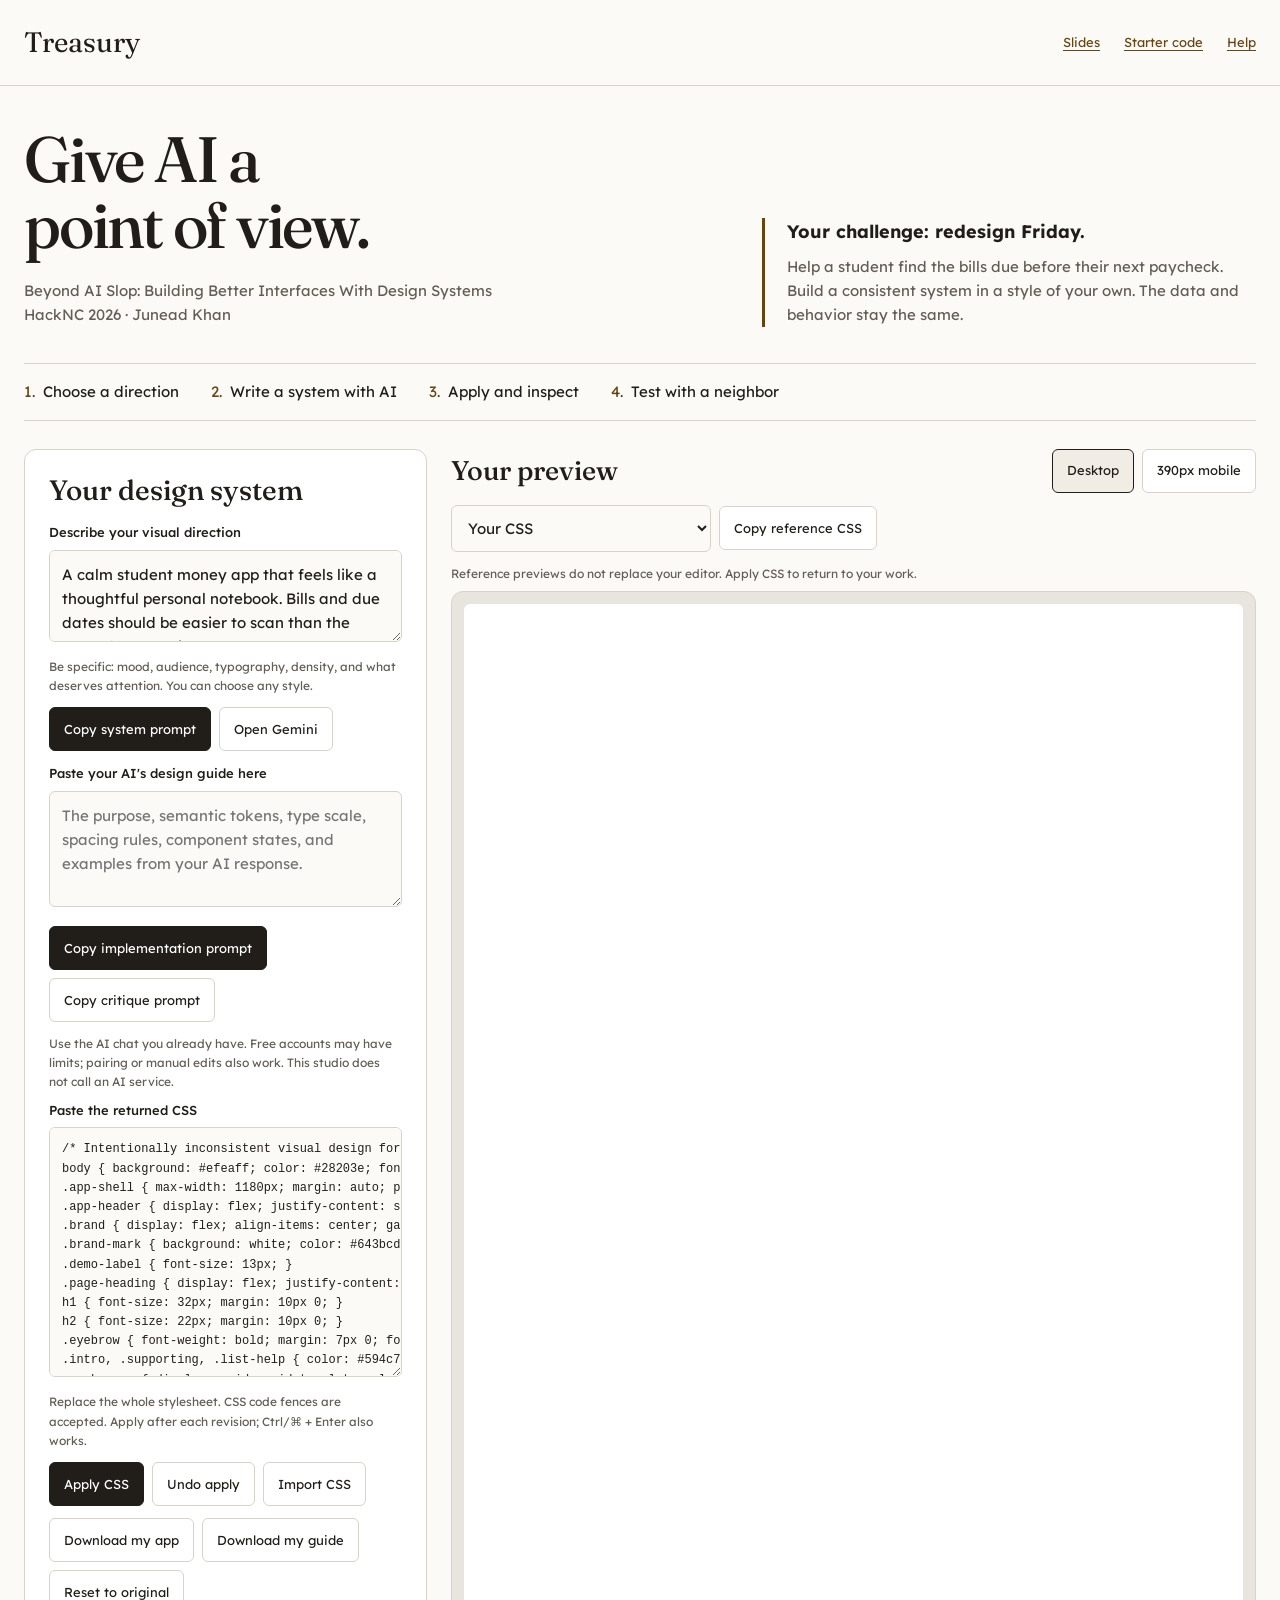
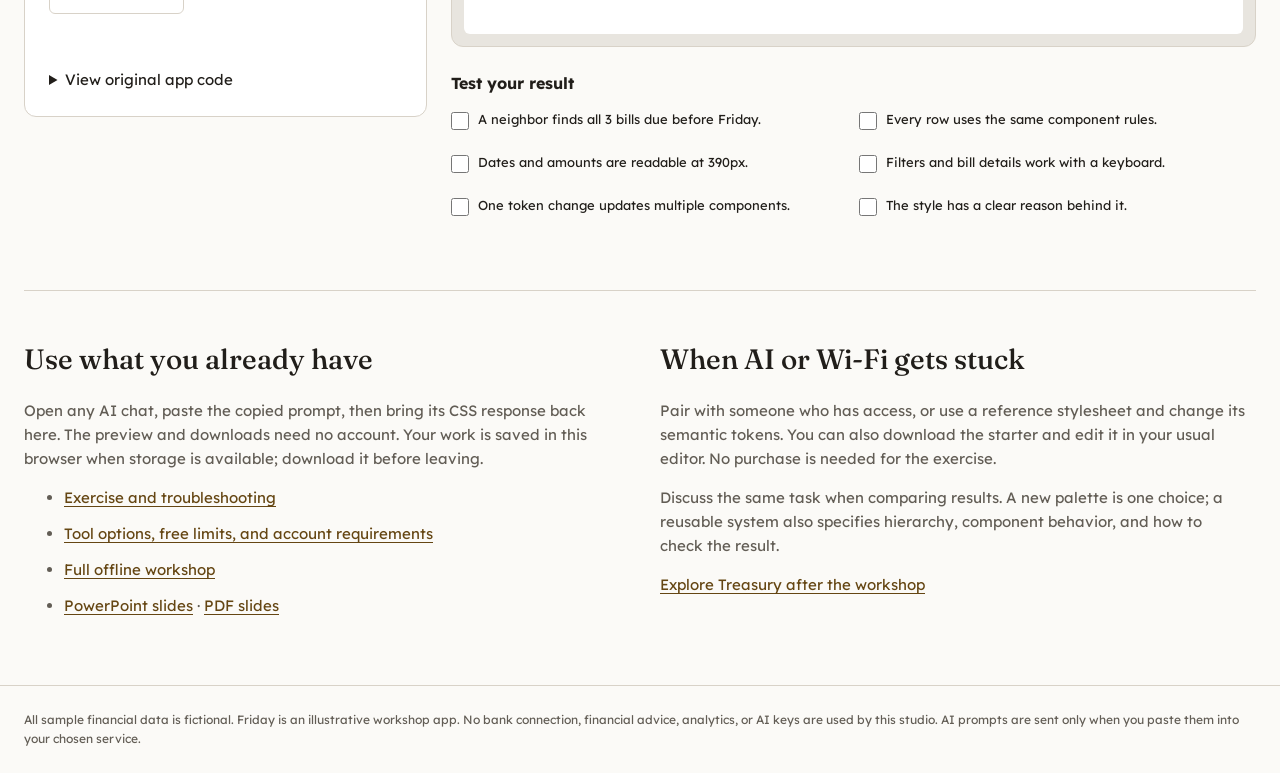
==== index.html @ 06e214ff "Build Beyond AI Slop HackNC workshop" ====
<!doctype html>
<html lang="en"><head><meta charset="utf-8"><meta name="viewport" content="width=device-width,initial-scale=1"><title>Beyond AI Slop · Workshop studio</title>
<style>
@font-face{font-family:Fraunces;src:url(fonts/Fraunces-Variable.ttf)}@font-face{font-family:Lexend;src:url(fonts/Lexend-Variable.ttf)}
:root{--page:#fbfaf7;--surface:#fff;--text:#211e1a;--muted:#625d55;--border:#d8d2c8;--accent:#654613;--focus:#176fb3;--soft:#f1ede5}*{box-sizing:border-box}body{margin:0;background:var(--page);color:var(--text);font:15px/1.6 Lexend,system-ui,sans-serif}button,input,select,textarea{font:inherit}button,a{touch-action:manipulation}button{cursor:pointer}a{color:var(--accent);text-underline-offset:3px}button:focus-visible,a:focus-visible,textarea:focus-visible,input:focus-visible,select:focus-visible{outline:3px solid var(--focus);outline-offset:3px}header{padding:20px max(24px,calc((100vw - 1440px)/2));display:flex;justify-content:space-between;align-items:center;border-bottom:1px solid var(--border);gap:16px}.wordmark{font-family:Fraunces,Georgia,serif;font-size:28px;color:var(--text);text-decoration:none}.header-links{display:flex;gap:24px;font-size:13px}main{max-width:1440px;margin:auto;padding:40px 24px 24px}.hero{display:grid;grid-template-columns:1.35fr 1fr;gap:70px;align-items:end;padding-bottom:36px}.hero h1{font:500 clamp(38px,5vw,64px)/1.04 Fraunces,Georgia,serif;letter-spacing:-.035em;margin:0 0 20px}.hero p{max-width:65ch;margin:0;color:var(--muted)}.hero .task{border-left:3px solid var(--accent);padding-left:22px}.task strong{display:block;color:var(--text);font-size:18px;margin-bottom:8px}.steps{display:flex;flex-wrap:wrap;gap:12px 32px;margin:0 0 28px;padding:16px 0;border-top:1px solid var(--border);border-bottom:1px solid var(--border);list-style:none}.steps li{display:flex;gap:8px}.steps span{color:var(--accent)}.studio{display:grid;grid-template-columns:minmax(340px,.8fr) minmax(0,1.6fr);gap:24px;align-items:start}.controls{border:1px solid var(--border);background:var(--surface);padding:24px;border-radius:12px}.controls h2{font:500 28px/1.15 Fraunces,Georgia,serif;margin:0 0 16px}.controls h3{font-size:16px;margin:24px 0 10px}label{display:block;font-size:13px;font-weight:500;margin-bottom:7px}textarea,input,select{width:100%;background:var(--page);color:var(--text);border:1px solid var(--border);border-radius:6px;padding:12px}textarea{resize:vertical}#direction{min-height:92px}#guide{min-height:116px}#css{font:12px/1.6 ui-monospace,Consolas,monospace;min-height:250px;white-space:pre}button,.link-button{min-height:44px;border:1px solid var(--border);border-radius:6px;padding:9px 14px;background:var(--surface);color:var(--text);text-decoration:none;display:inline-flex;align-items:center;justify-content:center;font-size:13px}.primary{background:var(--text);color:white;border-color:var(--text)}.actions{display:flex;gap:8px;flex-wrap:wrap;margin:12px 0}.help{font-size:12px;color:var(--muted);margin:8px 0}.status{font-size:13px;min-height:42px;color:var(--accent);padding:8px 0;margin:0}.preview-tools{display:flex;justify-content:space-between;align-items:center;gap:16px;flex-wrap:wrap;margin-bottom:12px}.preview-tools h2{font:500 27px Fraunces,Georgia,serif;margin:0}.view-actions{display:flex;gap:8px}.view-actions [aria-pressed=true]{background:var(--soft);border-color:var(--text)}.reference-controls{display:flex;align-items:center;gap:8px;margin-bottom:12px}.reference-controls select{max-width:260px;min-height:44px}.preview-stage{background:#e8e5df;border:1px solid var(--border);border-radius:12px;padding:12px;overflow:auto;display:flex;justify-content:center;min-width:0}iframe{display:block;border:0;width:100%;height:1030px;background:white;border-radius:6px;flex-shrink:0}iframe.mobile{width:390px;max-width:none}.review{padding:24px 0}.review h3{font-size:16px;margin:0 0 12px}.checks{display:grid;grid-template-columns:1fr 1fr;gap:12px}.checks label{display:flex;align-items:start;gap:9px;font-weight:400}.checks input{width:18px;height:18px;flex-shrink:0;margin:3px 0}.resources{border-top:1px solid var(--border);margin-top:40px;padding:28px 0;display:grid;grid-template-columns:1fr 1fr;gap:40px}.resources h2{font:500 28px Fraunces,Georgia,serif}.resources p,.resources li{color:var(--muted);max-width:65ch}.resources li{margin-bottom:12px}footer{padding:24px;border-top:1px solid var(--border);font-size:12px;color:var(--muted);max-width:1440px;margin:auto}.small{font-size:12px}.code-disclosure{max-height:270px;overflow:auto;white-space:pre-wrap;font:12px/1.6 ui-monospace,monospace;background:var(--soft);padding:16px}.prompt-fallback{margin-top:12px}.prompt-fallback textarea{min-height:160px}.visually-hidden{position:absolute;width:1px;height:1px;overflow:hidden;clip-path:inset(50%)}dialog{max-width:480px;width:calc(100% - 32px);border:1px solid var(--border);border-radius:12px;padding:24px;color:var(--text);background:var(--page)}dialog::backdrop{background:#211e1a77}[hidden]{display:none!important}@media(max-width:980px){.studio{grid-template-columns:1fr}.hero{gap:24px}.controls{max-width:none}.preview-stage{justify-content:start}}@media(max-width:600px){header{padding:16px}.header-links{gap:12px}.hero{grid-template-columns:1fr}.hero h1{font-size:42px}main{padding:28px 16px}.steps{gap:12px;font-size:12px}.controls{padding:18px}.checks,.resources{grid-template-columns:1fr}.preview-stage{padding:6px}iframe.mobile{width:390px}.preview-tools{align-items:start}.reference-controls{flex-wrap:wrap}}@media(prefers-reduced-motion:reduce){*{scroll-behavior:auto!important}}
</style></head><body>
<header><a class="wordmark" href="https://treasury.sh" target="_blank" rel="noopener">Treasury</a><nav class="header-links" aria-label="Workshop resources"><a href="slides.html">Slides</a><a href="downloads/starter.zip" download>Starter code</a><a href="#resources">Help</a></nav></header>
<main><section class="hero"><div><h1>Give AI a<br>point of view.</h1><p>Beyond AI Slop: Building Better Interfaces With Design Systems<br>HackNC 2026 · Junead Khan</p></div><div class="task"><strong>Your challenge: redesign Friday.</strong><p>Help a student find the bills due before their next paycheck. Build a consistent system in a style of your own. The data and behavior stay the same.</p></div></section>
<ol class="steps"><li><span>1.</span>Choose a direction</li><li><span>2.</span>Write a system with AI</li><li><span>3.</span>Apply and inspect</li><li><span>4.</span>Test with a neighbor</li></ol>
<section class="studio" aria-label="Design workshop"><div class="controls"><h2>Your design system</h2>
<label for="direction">Describe your visual direction</label><textarea id="direction">A calm student money app that feels like a thoughtful personal notebook. Bills and due dates should be easier to scan than the secondary metrics.</textarea><p class="help">Be specific: mood, audience, typography, density, and what deserves attention. You can choose any style.</p>
<div class="actions"><button id="copy-plan" class="primary">Copy system prompt</button><a class="link-button" href="https://gemini.google.com/" target="_blank" rel="noopener">Open Gemini</a></div>
<label for="guide">Paste your AI's design guide here</label><textarea id="guide" placeholder="The purpose, semantic tokens, type scale, spacing rules, component states, and examples from your AI response."></textarea>
<div class="actions"><button id="copy-build" class="primary">Copy implementation prompt</button><button id="copy-revise">Copy critique prompt</button></div>
<p class="help">Use the AI chat you already have. Free accounts may have limits; pairing or manual edits also work. This studio does not call an AI service.</p>
<label for="css">Paste the returned CSS</label><textarea id="css" spellcheck="false" aria-describedby="css-help"></textarea><p class="help" id="css-help">Replace the whole stylesheet. CSS code fences are accepted. Apply after each revision; Ctrl/⌘ + Enter also works.</p>
<div class="actions"><button id="apply" class="primary">Apply CSS</button><button id="undo">Undo apply</button><button id="import-css">Import CSS</button><input type="file" id="css-file" accept=".css,text/css,.txt" hidden></div>
<div class="actions"><button id="export">Download my app</button><button id="export-guide">Download my guide</button><button id="reset">Reset to original</button></div>
<p class="status" id="status" role="status" aria-live="polite"></p>
<details><summary>View original app code</summary><pre id="original-code" class="code-disclosure"></pre><div class="actions"><button id="copy-source">Copy original source</button><a class="link-button" href="starter.html" download>Download original HTML</a></div></details>
<details id="prompt-fallback" class="prompt-fallback" hidden><summary>Prompt ready to select and copy</summary><textarea id="prompt-text" readonly aria-label="Prompt to copy manually"></textarea></details>
</div><div class="preview-column"><div class="preview-tools"><h2 id="preview-heading">Your preview</h2><div class="view-actions" role="group" aria-label="Preview width"><button id="desktop" aria-pressed="true">Desktop</button><button id="mobile" aria-pressed="false">390px mobile</button></div></div>
<div class="reference-controls"><label class="visually-hidden" for="reference">Reference preview</label><select id="reference"><option value="work">Your CSS</option><option value="baseline">Original</option><option value="ledger">Ledger · quiet reading</option><option value="signal">Signal · technical clarity</option><option value="aero">Aero · optimistic gloss</option></select><button id="copy-reference">Copy reference CSS</button></div><p class="help" id="reference-help">Reference previews do not replace your editor. Apply CSS to return to your work.</p>
<div class="preview-stage"><iframe id="preview" title="Friday sample app preview" sandbox="allow-scripts"></iframe></div>
<section class="review"><h3>Test your result</h3><div class="checks"><label><input type="checkbox">A neighbor finds all 3 bills due before Friday.</label><label><input type="checkbox">Every row uses the same component rules.</label><label><input type="checkbox">Dates and amounts are readable at 390px.</label><label><input type="checkbox">Filters and bill details work with a keyboard.</label><label><input type="checkbox">One token change updates multiple components.</label><label><input type="checkbox">The style has a clear reason behind it.</label></div></section>
</div></section>
<section class="resources" id="resources"><div><h2>Use what you already have</h2><p>Open any AI chat, paste the copied prompt, then bring its CSS response back here. The preview and downloads need no account. Your work is saved in this browser when storage is available; download it before leaving.</p><ul><li><a href="student-guide.html">Exercise and troubleshooting</a></li><li><a href="tools.html">Tool options, free limits, and account requirements</a></li><li><a href="downloads/offline-workshop.zip" download>Full offline workshop</a></li><li><a href="downloads/workshop-slides.pptx" download>PowerPoint slides</a> · <a href="downloads/workshop-slides.pdf" download>PDF slides</a></li></ul></div><div><h2>When AI or Wi-Fi gets stuck</h2><p>Pair with someone who has access, or use a reference stylesheet and change its semantic tokens. You can also download the starter and edit it in your usual editor. No purchase is needed for the exercise.</p><p>Discuss the same task when comparing results. A new palette is one choice; a reusable system also specifies hierarchy, component behavior, and how to check the result.</p><p><a href="https://treasury.sh" target="_blank" rel="noopener">Explore Treasury after the workshop</a></p></div></section>
</main><footer>All sample financial data is fictional. Friday is an illustrative workshop app. No bank connection, financial advice, analytics, or AI keys are used by this studio. AI prompts are sent only when you paste them into your chosen service.</footer>
<dialog id="reset-dialog" aria-labelledby="reset-title"><h2 id="reset-title">Reset your workshop?</h2><p>This replaces your CSS, direction, and guide with the original starting point. Download your work first if you want to keep it.</p><div class="actions"><button id="cancel-reset">Cancel</button><button id="confirm-reset" class="primary">Reset workshop</button></div></dialog>
<script>const BUNDLE = {"body":"\u003ca class=\"skip-link\" href=\"#main\">Skip to dashboard\u003c/a>\n\u003cdiv class=\"app-shell\">\n  \u003cheader class=\"app-header\">\n    \u003cdiv class=\"brand\">\u003cspan class=\"brand-mark\" aria-hidden=\"true\">f\u003c/span>\u003cspan>Friday\u003c/span>\u003c/div>\n    \u003cspan class=\"demo-label\">Fictional student money app\u003c/span>\n  \u003c/header>\n  \u003cmain id=\"main\" tabindex=\"-1\">\n    \u003cdiv class=\"page-heading\">\u003cdiv>\u003cp class=\"eyebrow\">Saturday, October 10\u003c/p>\u003ch1>Your money, this week\u003c/h1>\u003cp class=\"intro\">Next paycheck: Friday, October 16.\u003c/p>\u003c/div>\u003cbutton class=\"button button-primary\" id=\"jump-bills\">Review upcoming bills\u003c/button>\u003c/div>\n    \u003cdiv class=\"workspace\">\n      \u003csection class=\"panel bill-section\" aria-labelledby=\"bills-title\">\n        \u003cdiv class=\"section-heading\">\u003cdiv>\u003cp class=\"eyebrow\">Before your next paycheck\u003c/p>\u003ch2 id=\"bills-title\">Upcoming bills\u003c/h2>\u003c/div>\u003cdiv class=\"due-summary\">\u003cstrong>$139.00\u003c/strong>\u003cspan>3 bills before Friday\u003c/span>\u003c/div>\u003c/div>\n        \u003cdiv class=\"filter-group\" role=\"group\" aria-label=\"Filter bills\">\u003cbutton class=\"button button-secondary\" data-filter=\"all\" aria-pressed=\"true\">All bills\u003c/button>\u003cbutton class=\"button button-secondary\" data-filter=\"before\" aria-pressed=\"false\">Before payday\u003c/button>\u003cbutton class=\"button button-secondary\" data-filter=\"after\" aria-pressed=\"false\">After payday\u003c/button>\u003c/div>\n        \u003cp class=\"list-help\">Select a bill to view its details.\u003c/p>\n        \u003cdiv class=\"bill-list\" id=\"bill-list\">\u003c/div>\n        \u003cp id=\"filter-status\" class=\"filter-status\" role=\"status\">\u003c/p>\n      \u003c/section>\n      \u003csection class=\"panel balance-section\" aria-labelledby=\"balance-title\">\u003cp class=\"eyebrow\" id=\"balance-title\">Checking balance\u003c/p>\u003cp class=\"metric\">$1,284.00\u003c/p>\u003cp class=\"supporting\">Snapshot on October 10. A balance does not account for future bills.\u003c/p>\u003c/section>\n      \u003csection class=\"panel spending-section\" aria-labelledby=\"spending-title\">\u003cp class=\"eyebrow\" id=\"spending-title\">Spending last month\u003c/p>\u003cp class=\"metric\">$987.00\u003c/p>\u003cp class=\"supporting\">Four weekly totals in September\u003c/p>\u003cdiv class=\"bar-chart\" aria-label=\"Week 1: $270; week 2: $244; week 3: $298; week 4: $175\">\u003cdiv>\u003cspan style=\"height:90%\">\u003c/span>\u003csmall>W1\u003c/small>\u003c/div>\u003cdiv>\u003cspan style=\"height:81%\">\u003c/span>\u003csmall>W2\u003c/small>\u003c/div>\u003cdiv>\u003cspan style=\"height:100%\">\u003c/span>\u003csmall>W3\u003c/small>\u003c/div>\u003cdiv>\u003cspan style=\"height:58%\">\u003c/span>\u003csmall>W4\u003c/small>\u003c/div>\u003c/div>\u003c/section>\n      \u003csection class=\"panel note-section\" aria-labelledby=\"note-title\">\u003cp class=\"eyebrow\">One thing to remember\u003c/p>\u003ch2 id=\"note-title\">Dates matter\u003c/h2>\u003cp>Three bills are due before your next paycheck. Review their dates and amounts above.\u003c/p>\u003cp class=\"supporting\">This exercise uses made-up data. It is not connected to a bank.\u003c/p>\u003c/section>\n    \u003c/div>\n  \u003c/main>\n  \u003cfooter class=\"app-footer\">Friday is a workshop sample, not the Treasury product. All amounts and dates are fictional.\u003c/footer>\n\u003c/div>\n\u003cdialog id=\"bill-dialog\" aria-labelledby=\"dialog-title\">\u003cform method=\"dialog\">\u003cdiv class=\"dialog-header\">\u003ch2 id=\"dialog-title\">Bill details\u003c/h2>\u003cbutton class=\"button button-secondary\" aria-label=\"Close bill details\">Close\u003c/button>\u003c/div>\u003cdl id=\"bill-details\">\u003c/dl>\u003cp class=\"supporting\">Demo only. No payment will be made.\u003c/p>\u003c/form>\u003c/dialog>\n","base":"/* Structural and accessibility floor, shared by every style. */\n* { box-sizing: border-box; }\nbody { margin: 0; }\nbutton { font: inherit; cursor: pointer; }\nbutton, a { touch-action: manipulation; }\n[hidden] { display: none !important; }\n:focus-visible { outline: 3px solid var(--focus, #1656a3); outline-offset: 4px; }\n.skip-link { position: absolute; top: 8px; left: 8px; transform: translateY(-200%); z-index: 10; background: white; color: #111; padding: 12px; }\n.skip-link:focus { transform: none; }\n.bill-row { width: 100%; text-align: left; }\n.bill-name small, .bill-date small { display: block; }\n.bill-amount { font-variant-numeric: tabular-nums; white-space: nowrap; }\n.metric, .due-summary strong { font-variant-numeric: tabular-nums; }\n.bar-chart { display: flex; align-items: end; height: 110px; gap: 16px; margin-top: 24px; }\n.bar-chart div { height: 100%; flex: 1; display: flex; flex-direction: column; justify-content: end; align-items: center; gap: 6px; }\n.bar-chart span { display: block; width: 100%; min-height: 8px; }\n.bar-chart small { font-size: 12px; }\ndialog { max-width: min(480px, calc(100vw - 32px)); width: 100%; max-height: calc(100dvh - 32px); overflow: auto; }\ndialog::backdrop { background: #18232a99; }\n.dialog-header { display: flex; justify-content: space-between; align-items: center; gap: 16px; }\ndl { display: grid; grid-template-columns: 1fr 1fr; gap: 16px; }\ndd { margin: 0; text-align: right; }\n@media (prefers-reduced-motion: reduce) { *, *::before, *::after { animation: none !important; transition: none !important; scroll-behavior: auto !important; } }\n","appJS":"// Fixed fictional fixtures. The workshop changes design, not these facts.\nconst bills = Object.freeze([\n  { name: 'Phone plan', amount: 62, date: '2026-10-11', label: 'Sun, Oct 11', category: 'Utilities' },\n  { name: 'Gym membership', amount: 29, date: '2026-10-13', label: 'Tue, Oct 13', category: 'Membership' },\n  { name: 'Electricity', amount: 48, date: '2026-10-15', label: 'Thu, Oct 15', category: 'Utilities' },\n  { name: 'Rent', amount: 720, date: '2026-11-01', label: 'Sun, Nov 1', category: 'Housing' }\n]);\nconst money = new Intl.NumberFormat('en-US', { style: 'currency', currency: 'USD' });\nconst payday = '2026-10-16';\nconst list = document.querySelector('#bill-list');\nconst dialog = document.querySelector('#bill-dialog');\nfunction renderBills(filter = 'all') {\n  const shown = bills.filter(bill => filter === 'all' || (filter === 'before' ? bill.date \u003c payday : bill.date >= payday));\n  list.replaceChildren();\n  shown.forEach(bill => {\n    const row = document.createElement('button');\n    row.type = 'button';\n    row.className = 'bill-row';\n    row.setAttribute('aria-label', `${bill.name}, ${money.format(bill.amount)}, due ${bill.label}. View details`);\n    row.innerHTML = `\u003cspan class=\"bill-icon\" aria-hidden=\"true\">${bill.name.slice(0, 1)}\u003c/span>\u003cspan class=\"bill-name\">${bill.name}\u003csmall>${bill.category}\u003c/small>\u003c/span>\u003cspan class=\"bill-date\">${bill.label}\u003csmall>${bill.date \u003c payday ? 'Before payday' : 'After payday'}\u003c/small>\u003c/span>\u003cstrong class=\"bill-amount\">${money.format(bill.amount)}\u003c/strong>\u003cspan class=\"bill-arrow\" aria-hidden=\"true\">›\u003c/span>`;\n    row.addEventListener('click', () => {\n      document.querySelector('#dialog-title').textContent = bill.name;\n      document.querySelector('#bill-details').innerHTML = `\u003cdt>Amount\u003c/dt>\u003cdd>${money.format(bill.amount)}\u003c/dd>\u003cdt>Due date\u003c/dt>\u003cdd>${bill.label}, 2026\u003c/dd>\u003cdt>Category\u003c/dt>\u003cdd>${bill.category}\u003c/dd>`;\n      dialog.showModal();\n    });\n    list.append(row);\n  });\n  document.querySelector('#filter-status').textContent = `${shown.length} ${shown.length === 1 ? 'bill' : 'bills'} shown`;\n}\ndocument.querySelectorAll('[data-filter]').forEach(button => button.addEventListener('click', () => {\n  document.querySelectorAll('[data-filter]').forEach(control => control.setAttribute('aria-pressed', String(control === button)));\n  renderBills(button.dataset.filter);\n}));\ndocument.querySelector('#jump-bills').addEventListener('click', () => {\n  document.querySelector('[data-filter=\"before\"]').click();\n  document.querySelector('.bill-section').scrollIntoView({ behavior: 'instant', block: 'start' });\n  document.querySelector('[data-filter=\"before\"]').focus({ preventScroll: true });\n});\nrenderBills();\n","styles":{"baseline":"/* Intentionally inconsistent visual design for critique. Keep app.js intact. */\nbody { background: #efeaff; color: #28203e; font-family: Arial, sans-serif; }\n.app-shell { max-width: 1180px; margin: auto; padding: 24px; }\n.app-header { display: flex; justify-content: space-between; align-items: center; padding: 19px; background: linear-gradient(110deg, #643bcd, #be3089); color: white; border-radius: 21px; }\n.brand { display: flex; align-items: center; gap: 8px; font-size: 25px; font-weight: bold; }\n.brand-mark { background: white; color: #643bcd; border-radius: 50%; padding: 2px 11px; }\n.demo-label { font-size: 13px; }\n.page-heading { display: flex; justify-content: space-between; align-items: center; gap: 14px; margin: 31px 0; }\nh1 { font-size: 32px; margin: 10px 0; }\nh2 { font-size: 22px; margin: 10px 0; }\n.eyebrow { font-weight: bold; margin: 7px 0; font-size: 15px; }\n.intro, .supporting, .list-help { color: #594c75; line-height: 1.5; font-size: 14px; }\n.workspace { display: grid; grid-template-columns: repeat(3, 1fr); gap: 19px; }\n.panel { background: white; border: 2px solid #d7c5ff; border-radius: 23px; box-shadow: 0 9px 24px #51328615; padding: 26px; }\n.bill-section { grid-column: 1 / -1; grid-row: 2; background: #faf7ff; }\n.balance-section { text-align: center; padding: 35px 17px; border-radius: 7px; }\n.spending-section { border: 3px solid #a33977; padding: 17px 29px; }\n.note-section { background: #e6faff; border-radius: 32px; padding: 30px 13px; }\n.metric { font-size: 40px; color: #7636b0; font-weight: bold; margin: 20px 0; }\n.section-heading { display: flex; justify-content: space-between; gap: 12px; align-items: center; }\n.due-summary { text-align: right; }\n.due-summary strong { display: block; font-size: 24px; }\n.due-summary span { font-size: 13px; }\n.button { min-height: 44px; padding: 10px 14px; border: 2px solid #7140a5; border-radius: 11px; background: white; color: #58367d; }\n.button-primary { background: linear-gradient(120deg, #7540b4, #a52c76); color: white; font-weight: bold; border-radius: 30px; }\n.filter-group { display: flex; flex-wrap: wrap; gap: 9px; margin: 23px 0 8px; }\n.filter-group button:nth-child(2) { border-radius: 0; font-family: Georgia, serif; }\n.filter-group button:nth-child(3) { background: #e4faff; border-color: #278da3; border-radius: 25px; }\n.filter-group [aria-pressed=\"true\"] { box-shadow: inset 0 -4px #7636b0; }\n.bill-row { display: grid; grid-template-columns: 36px 1fr 130px 100px 16px; gap: 13px; align-items: center; border: 1px solid #b9a0df; background: white; color: #28203e; border-radius: 16px; padding: 18px 13px; margin: 13px 0; }\n.bill-row:nth-child(2) { border-radius: 2px; padding: 25px 13px; border-color: #358699; }\n.bill-row:nth-child(3) { border-radius: 28px; background: #f3edff; }\n.bill-icon { background: #eee0ff; border-radius: 5px; text-align: center; padding: 9px; }\n.bill-name { font-weight: bold; }\n.bill-name small, .bill-date small { color: #594c75; font-size: 12px; margin-top: 5px; font-weight: normal; }\n.bill-date { font-size: 14px; }\n.bill-amount { text-align: right; }\n.bar-chart span { background: linear-gradient(#943fbc, #ce65a9); border-radius: 9px; }\n.filter-status, .app-footer { font-size: 13px; color: #594c75; line-height: 1.6; }\n.app-footer { margin-top: 35px; text-align: center; }\ndialog { background: #fff; color: #28203e; border: 2px solid #b9a0df; border-radius: 23px; padding: 24px; }\n@media (max-width: 650px) { .app-shell { padding: 16px; } .app-header { gap: 12px; } .demo-label { max-width: 120px; } .page-heading { display: block; } .page-heading .button { margin-top: 12px; } .workspace { grid-template-columns: 1fr; } .bill-section { grid-row: 4; } .section-heading { align-items: start; } .bill-row { grid-template-columns: 1fr 85px; gap: 10px; } .bill-icon, .bill-arrow { display: none; } .bill-date { grid-column: 1; grid-row: 2; } .bill-amount { grid-column: 2; grid-row: 1; } }\n","ledger":"/* Components consume semantic tokens. Theme files own their values. */\nbody { background: var(--page); color: var(--text); font-family: var(--font-body); font-size: var(--type-body); line-height: 1.55; }\n.app-shell { max-width: 1120px; margin: auto; padding: var(--space-6); }\n.app-header { display: flex; justify-content: space-between; align-items: center; gap: var(--space-4); padding-bottom: var(--space-5); border-bottom: 1px solid var(--border); }\n.brand { display: flex; align-items: center; gap: var(--space-3); font-family: var(--font-display); font-size: 27px; font-weight: 600; }\n.brand-mark { background: var(--accent); color: var(--on-accent); display: grid; place-items: center; width: 36px; height: 36px; border-radius: var(--radius-control); font-family: var(--font-display); }\n.demo-label { color: var(--text-muted); font-size: var(--type-small); }\n.page-heading { display: flex; justify-content: space-between; align-items: center; gap: var(--space-5); margin: var(--space-7) 0 var(--space-6); }\nh1, h2, p { margin-top: 0; }\nh1 { font-family: var(--font-display); font-size: clamp(30px, 4vw, 44px); line-height: 1.15; font-weight: 500; margin-bottom: var(--space-3); letter-spacing: -.025em; }\nh2 { font-family: var(--font-display); font-size: var(--type-heading); font-weight: 500; line-height: 1.25; margin-bottom: var(--space-2); }\n.eyebrow { color: var(--text-muted); font-size: var(--type-small); margin-bottom: var(--space-2); }\n.intro { margin-bottom: 0; color: var(--text-muted); }\n.workspace { display: grid; grid-template-columns: minmax(0, 2fr) minmax(0, 1fr); gap: var(--space-5); }\n.panel { padding: var(--space-5); background: var(--surface); border: 1px solid var(--border); border-radius: var(--radius-panel); }\n.bill-section { grid-column: 1; grid-row: 1 / span 3; }\n.section-heading { display: flex; justify-content: space-between; align-items: start; gap: var(--space-4); margin-bottom: var(--space-4); }\n.due-summary { text-align: right; }\n.due-summary strong { display: block; font-size: var(--type-metric); line-height: 1.2; font-weight: 600; }\n.due-summary span { display: block; font-size: var(--type-small); color: var(--text-muted); margin-top: var(--space-1); }\n.balance-section, .spending-section, .note-section { grid-column: 2; }\n.metric { font-size: var(--type-metric); margin-bottom: var(--space-3); font-weight: 500; line-height: 1.2; }\n.supporting, .list-help { color: var(--text-muted); font-size: var(--type-small); margin-bottom: 0; }\n.filter-group { display: flex; flex-wrap: wrap; gap: var(--space-2); margin: var(--space-4) 0 var(--space-3); }\n.button { min-height: 44px; border: 1px solid var(--border); border-radius: var(--radius-control); padding: var(--space-2) var(--space-4); color: var(--text); background: var(--surface); font-weight: 600; font-size: var(--type-small); transition: background .15s; }\n.button-primary { color: var(--on-accent); background: var(--accent); border-color: var(--accent); }\n.button-secondary:hover, .bill-row:hover { background: var(--surface-hover); }\n.button-primary:hover { background: var(--accent-hover); }\n.filter-group [aria-pressed=\"true\"] { border-color: var(--accent); background: var(--accent-soft); color: var(--text); }\n.bill-list { margin-top: var(--space-4); }\n.bill-row { display: grid; grid-template-columns: 32px minmax(0, 1fr) 105px 80px 12px; align-items: center; gap: var(--space-3); padding: var(--space-4) 0; color: var(--text); background: transparent; border: 0; border-top: 1px solid var(--border); border-radius: 0; min-height: 76px; transition: background .15s; }\n.bill-icon { width: 30px; height: 30px; display: grid; place-items: center; background: var(--accent-soft); color: var(--text); border-radius: var(--radius-control); font-size: var(--type-small); }\n.bill-name { font-size: var(--type-body); font-weight: 600; line-height: 1.3; }\n.bill-name small, .bill-date small { font-size: var(--type-small); font-weight: 400; color: var(--text-muted); margin-top: var(--space-1); }\n.bill-date { font-size: var(--type-small); line-height: 1.3; }\n.bill-amount { text-align: right; font-size: var(--type-body); }\n.bill-arrow { color: var(--text-muted); }\n.filter-status { font-size: var(--type-small); color: var(--text-muted); margin: var(--space-3) 0 0; }\n.bar-chart { margin-top: var(--space-4); height: 75px; gap: var(--space-3); }\n.bar-chart span { background: var(--accent); border-radius: var(--radius-control) var(--radius-control) 0 0; }\n.app-footer { color: var(--text-muted); font-size: var(--type-small); margin-top: var(--space-6); max-width: 75ch; }\ndialog { padding: var(--space-5); color: var(--text); background: var(--surface); border: 1px solid var(--border); border-radius: var(--radius-panel); }\ndialog dt { color: var(--text-muted); }\n@media (max-width: 820px) { .workspace { grid-template-columns: 1fr; } .bill-section, .balance-section, .spending-section, .note-section { grid-column: auto; grid-row: auto; } .page-heading { display: block; } .page-heading .button { margin-top: var(--space-4); } }\n@media (max-width: 460px) { .app-shell { padding: var(--space-4); } .panel { padding: var(--space-4); } .demo-label { max-width: 118px; text-align: right; } .section-heading { flex-direction: column; } .due-summary { text-align: left; } .bill-row { grid-template-columns: minmax(0, 1fr) 82px; gap: var(--space-2); } .bill-icon, .bill-arrow { display: none; } .bill-date { grid-column: 1; grid-row: auto; } .bill-amount { grid-column: 2; grid-row: auto; align-self: start; } .bill-name { grid-column: 1; } .bill-date { grid-row: 2; } .bill-amount { grid-row: 1; } }\n\n/* Ledger: a calm page for reading dates and amounts. */\n:root { --page: #f4f7f8; --surface: #ffffff; --surface-hover: #edf3f5; --text: #1c303c; --text-muted: #526775; --border: #cbd7dd; --accent: #214e63; --accent-hover: #173b4d; --accent-soft: #e5eff3; --on-accent: #ffffff; --focus: #086cc0; --font-body: 'Segoe UI', system-ui, sans-serif; --font-display: Georgia, serif; --type-body: 15px; --type-small: 13px; --type-heading: 25px; --type-metric: 34px; --space-1: 4px; --space-2: 8px; --space-3: 12px; --space-4: 16px; --space-5: 24px; --space-6: 32px; --space-7: 40px; --radius-control: 5px; --radius-panel: 8px; }\n.bill-section { border-top: 4px solid var(--accent); }\n.note-section { background: var(--accent-soft); border-color: transparent; }\n.due-summary strong { font-family: var(--font-display); }\n","signal":"/* Components consume semantic tokens. Theme files own their values. */\nbody { background: var(--page); color: var(--text); font-family: var(--font-body); font-size: var(--type-body); line-height: 1.55; }\n.app-shell { max-width: 1120px; margin: auto; padding: var(--space-6); }\n.app-header { display: flex; justify-content: space-between; align-items: center; gap: var(--space-4); padding-bottom: var(--space-5); border-bottom: 1px solid var(--border); }\n.brand { display: flex; align-items: center; gap: var(--space-3); font-family: var(--font-display); font-size: 27px; font-weight: 600; }\n.brand-mark { background: var(--accent); color: var(--on-accent); display: grid; place-items: center; width: 36px; height: 36px; border-radius: var(--radius-control); font-family: var(--font-display); }\n.demo-label { color: var(--text-muted); font-size: var(--type-small); }\n.page-heading { display: flex; justify-content: space-between; align-items: center; gap: var(--space-5); margin: var(--space-7) 0 var(--space-6); }\nh1, h2, p { margin-top: 0; }\nh1 { font-family: var(--font-display); font-size: clamp(30px, 4vw, 44px); line-height: 1.15; font-weight: 500; margin-bottom: var(--space-3); letter-spacing: -.025em; }\nh2 { font-family: var(--font-display); font-size: var(--type-heading); font-weight: 500; line-height: 1.25; margin-bottom: var(--space-2); }\n.eyebrow { color: var(--text-muted); font-size: var(--type-small); margin-bottom: var(--space-2); }\n.intro { margin-bottom: 0; color: var(--text-muted); }\n.workspace { display: grid; grid-template-columns: minmax(0, 2fr) minmax(0, 1fr); gap: var(--space-5); }\n.panel { padding: var(--space-5); background: var(--surface); border: 1px solid var(--border); border-radius: var(--radius-panel); }\n.bill-section { grid-column: 1; grid-row: 1 / span 3; }\n.section-heading { display: flex; justify-content: space-between; align-items: start; gap: var(--space-4); margin-bottom: var(--space-4); }\n.due-summary { text-align: right; }\n.due-summary strong { display: block; font-size: var(--type-metric); line-height: 1.2; font-weight: 600; }\n.due-summary span { display: block; font-size: var(--type-small); color: var(--text-muted); margin-top: var(--space-1); }\n.balance-section, .spending-section, .note-section { grid-column: 2; }\n.metric { font-size: var(--type-metric); margin-bottom: var(--space-3); font-weight: 500; line-height: 1.2; }\n.supporting, .list-help { color: var(--text-muted); font-size: var(--type-small); margin-bottom: 0; }\n.filter-group { display: flex; flex-wrap: wrap; gap: var(--space-2); margin: var(--space-4) 0 var(--space-3); }\n.button { min-height: 44px; border: 1px solid var(--border); border-radius: var(--radius-control); padding: var(--space-2) var(--space-4); color: var(--text); background: var(--surface); font-weight: 600; font-size: var(--type-small); transition: background .15s; }\n.button-primary { color: var(--on-accent); background: var(--accent); border-color: var(--accent); }\n.button-secondary:hover, .bill-row:hover { background: var(--surface-hover); }\n.button-primary:hover { background: var(--accent-hover); }\n.filter-group [aria-pressed=\"true\"] { border-color: var(--accent); background: var(--accent-soft); color: var(--text); }\n.bill-list { margin-top: var(--space-4); }\n.bill-row { display: grid; grid-template-columns: 32px minmax(0, 1fr) 105px 80px 12px; align-items: center; gap: var(--space-3); padding: var(--space-4) 0; color: var(--text); background: transparent; border: 0; border-top: 1px solid var(--border); border-radius: 0; min-height: 76px; transition: background .15s; }\n.bill-icon { width: 30px; height: 30px; display: grid; place-items: center; background: var(--accent-soft); color: var(--text); border-radius: var(--radius-control); font-size: var(--type-small); }\n.bill-name { font-size: var(--type-body); font-weight: 600; line-height: 1.3; }\n.bill-name small, .bill-date small { font-size: var(--type-small); font-weight: 400; color: var(--text-muted); margin-top: var(--space-1); }\n.bill-date { font-size: var(--type-small); line-height: 1.3; }\n.bill-amount { text-align: right; font-size: var(--type-body); }\n.bill-arrow { color: var(--text-muted); }\n.filter-status { font-size: var(--type-small); color: var(--text-muted); margin: var(--space-3) 0 0; }\n.bar-chart { margin-top: var(--space-4); height: 75px; gap: var(--space-3); }\n.bar-chart span { background: var(--accent); border-radius: var(--radius-control) var(--radius-control) 0 0; }\n.app-footer { color: var(--text-muted); font-size: var(--type-small); margin-top: var(--space-6); max-width: 75ch; }\ndialog { padding: var(--space-5); color: var(--text); background: var(--surface); border: 1px solid var(--border); border-radius: var(--radius-panel); }\ndialog dt { color: var(--text-muted); }\n@media (max-width: 820px) { .workspace { grid-template-columns: 1fr; } .bill-section, .balance-section, .spending-section, .note-section { grid-column: auto; grid-row: auto; } .page-heading { display: block; } .page-heading .button { margin-top: var(--space-4); } }\n@media (max-width: 460px) { .app-shell { padding: var(--space-4); } .panel { padding: var(--space-4); } .demo-label { max-width: 118px; text-align: right; } .section-heading { flex-direction: column; } .due-summary { text-align: left; } .bill-row { grid-template-columns: minmax(0, 1fr) 82px; gap: var(--space-2); } .bill-icon, .bill-arrow { display: none; } .bill-date { grid-column: 1; grid-row: auto; } .bill-amount { grid-column: 2; grid-row: auto; align-self: start; } .bill-name { grid-column: 1; } .bill-date { grid-row: 2; } .bill-amount { grid-row: 1; } }\n\n/* Signal: a compact instrument panel for scanning numerical information. */\n:root { --page: #112027; --surface: #182c35; --surface-hover: #233d48; --text: #f0f7f9; --text-muted: #b6cbd4; --border: #46616e; --accent: #a8e29c; --accent-hover: #c0eeb6; --accent-soft: #284734; --on-accent: #112027; --focus: #f5db7b; --font-body: 'SFMono-Regular', Consolas, monospace; --font-display: 'SFMono-Regular', Consolas, monospace; --type-body: 14px; --type-small: 13px; --type-heading: 22px; --type-metric: 30px; --space-1: 4px; --space-2: 8px; --space-3: 12px; --space-4: 16px; --space-5: 20px; --space-6: 28px; --space-7: 36px; --radius-control: 3px; --radius-panel: 3px; }\nh1 { font-size: clamp(27px, 3.5vw, 38px); letter-spacing: -.05em; }\n.bill-section { border-left: 4px solid var(--accent); }\n.bill-icon { background: transparent; border: 1px solid var(--border); }\n.due-summary strong, .metric { color: var(--accent); }\n.bar-chart span { border-radius: 0; }\n.bill-row { min-height: 68px; }\n.brand-mark { border-radius: 0; }\n@media (min-width: 1000px) { .workspace { grid-template-columns: minmax(0, 2.3fr) minmax(0, 1fr); } }\n","aero":"/* Components consume semantic tokens. Theme files own their values. */\nbody { background: var(--page); color: var(--text); font-family: var(--font-body); font-size: var(--type-body); line-height: 1.55; }\n.app-shell { max-width: 1120px; margin: auto; padding: var(--space-6); }\n.app-header { display: flex; justify-content: space-between; align-items: center; gap: var(--space-4); padding-bottom: var(--space-5); border-bottom: 1px solid var(--border); }\n.brand { display: flex; align-items: center; gap: var(--space-3); font-family: var(--font-display); font-size: 27px; font-weight: 600; }\n.brand-mark { background: var(--accent); color: var(--on-accent); display: grid; place-items: center; width: 36px; height: 36px; border-radius: var(--radius-control); font-family: var(--font-display); }\n.demo-label { color: var(--text-muted); font-size: var(--type-small); }\n.page-heading { display: flex; justify-content: space-between; align-items: center; gap: var(--space-5); margin: var(--space-7) 0 var(--space-6); }\nh1, h2, p { margin-top: 0; }\nh1 { font-family: var(--font-display); font-size: clamp(30px, 4vw, 44px); line-height: 1.15; font-weight: 500; margin-bottom: var(--space-3); letter-spacing: -.025em; }\nh2 { font-family: var(--font-display); font-size: var(--type-heading); font-weight: 500; line-height: 1.25; margin-bottom: var(--space-2); }\n.eyebrow { color: var(--text-muted); font-size: var(--type-small); margin-bottom: var(--space-2); }\n.intro { margin-bottom: 0; color: var(--text-muted); }\n.workspace { display: grid; grid-template-columns: minmax(0, 2fr) minmax(0, 1fr); gap: var(--space-5); }\n.panel { padding: var(--space-5); background: var(--surface); border: 1px solid var(--border); border-radius: var(--radius-panel); }\n.bill-section { grid-column: 1; grid-row: 1 / span 3; }\n.section-heading { display: flex; justify-content: space-between; align-items: start; gap: var(--space-4); margin-bottom: var(--space-4); }\n.due-summary { text-align: right; }\n.due-summary strong { display: block; font-size: var(--type-metric); line-height: 1.2; font-weight: 600; }\n.due-summary span { display: block; font-size: var(--type-small); color: var(--text-muted); margin-top: var(--space-1); }\n.balance-section, .spending-section, .note-section { grid-column: 2; }\n.metric { font-size: var(--type-metric); margin-bottom: var(--space-3); font-weight: 500; line-height: 1.2; }\n.supporting, .list-help { color: var(--text-muted); font-size: var(--type-small); margin-bottom: 0; }\n.filter-group { display: flex; flex-wrap: wrap; gap: var(--space-2); margin: var(--space-4) 0 var(--space-3); }\n.button { min-height: 44px; border: 1px solid var(--border); border-radius: var(--radius-control); padding: var(--space-2) var(--space-4); color: var(--text); background: var(--surface); font-weight: 600; font-size: var(--type-small); transition: background .15s; }\n.button-primary { color: var(--on-accent); background: var(--accent); border-color: var(--accent); }\n.button-secondary:hover, .bill-row:hover { background: var(--surface-hover); }\n.button-primary:hover { background: var(--accent-hover); }\n.filter-group [aria-pressed=\"true\"] { border-color: var(--accent); background: var(--accent-soft); color: var(--text); }\n.bill-list { margin-top: var(--space-4); }\n.bill-row { display: grid; grid-template-columns: 32px minmax(0, 1fr) 105px 80px 12px; align-items: center; gap: var(--space-3); padding: var(--space-4) 0; color: var(--text); background: transparent; border: 0; border-top: 1px solid var(--border); border-radius: 0; min-height: 76px; transition: background .15s; }\n.bill-icon { width: 30px; height: 30px; display: grid; place-items: center; background: var(--accent-soft); color: var(--text); border-radius: var(--radius-control); font-size: var(--type-small); }\n.bill-name { font-size: var(--type-body); font-weight: 600; line-height: 1.3; }\n.bill-name small, .bill-date small { font-size: var(--type-small); font-weight: 400; color: var(--text-muted); margin-top: var(--space-1); }\n.bill-date { font-size: var(--type-small); line-height: 1.3; }\n.bill-amount { text-align: right; font-size: var(--type-body); }\n.bill-arrow { color: var(--text-muted); }\n.filter-status { font-size: var(--type-small); color: var(--text-muted); margin: var(--space-3) 0 0; }\n.bar-chart { margin-top: var(--space-4); height: 75px; gap: var(--space-3); }\n.bar-chart span { background: var(--accent); border-radius: var(--radius-control) var(--radius-control) 0 0; }\n.app-footer { color: var(--text-muted); font-size: var(--type-small); margin-top: var(--space-6); max-width: 75ch; }\ndialog { padding: var(--space-5); color: var(--text); background: var(--surface); border: 1px solid var(--border); border-radius: var(--radius-panel); }\ndialog dt { color: var(--text-muted); }\n@media (max-width: 820px) { .workspace { grid-template-columns: 1fr; } .bill-section, .balance-section, .spending-section, .note-section { grid-column: auto; grid-row: auto; } .page-heading { display: block; } .page-heading .button { margin-top: var(--space-4); } }\n@media (max-width: 460px) { .app-shell { padding: var(--space-4); } .panel { padding: var(--space-4); } .demo-label { max-width: 118px; text-align: right; } .section-heading { flex-direction: column; } .due-summary { text-align: left; } .bill-row { grid-template-columns: minmax(0, 1fr) 82px; gap: var(--space-2); } .bill-icon, .bill-arrow { display: none; } .bill-date { grid-column: 1; grid-row: auto; } .bill-amount { grid-column: 2; grid-row: auto; align-self: start; } .bill-name { grid-column: 1; } .bill-date { grid-row: 2; } .bill-amount { grid-row: 1; } }\n\n/* Aero: optimism and gloss, with dates readable on opaque surfaces. */\n:root { --page: #dff3fa; --surface: #ffffff; --surface-hover: #e5f6fc; --text: #073b55; --text-muted: #3c6378; --border: #8dbbcf; --accent: #08628e; --accent-hover: #074767; --accent-soft: #d7f1fb; --on-accent: #ffffff; --focus: #0b56a5; --font-body: 'Trebuchet MS', system-ui, sans-serif; --font-display: 'Trebuchet MS', system-ui, sans-serif; --type-body: 16px; --type-small: 13px; --type-heading: 26px; --type-metric: 36px; --space-1: 4px; --space-2: 8px; --space-3: 12px; --space-4: 16px; --space-5: 24px; --space-6: 32px; --space-7: 44px; --radius-control: 14px; --radius-panel: 24px; }\nbody { background: radial-gradient(ellipse at 20% 0%, #fff 0%, transparent 55%), linear-gradient(160deg, #e8faff, #d4eefb 65%, #ddf2df); }\n.panel { box-shadow: 0 5px 18px #28658212, inset 0 2px #ffffff; }\n.brand-mark, .button-primary { background: linear-gradient(#238fb9, var(--accent)); box-shadow: inset 0 2px #ffffff66, 0 2px 3px #073b551a; }\n.button-primary:hover { background: var(--accent-hover); }\n.bill-section { border-top: 5px solid var(--accent); }\n.brand { font-weight: 700; }\nh1 { font-weight: 700; letter-spacing: -.04em; }\n.bill-icon { border-radius: 50%; background: linear-gradient(#f4fcff, var(--accent-soft)); border: 1px solid var(--border); }\n.bar-chart span { background: linear-gradient(#62b9d5, var(--accent)); }\n.note-section { background: #f1faf3; }\n"}};</script><script>const $ = id => document.getElementById(id);
const key = 'hacknc-design-studio-v1';
const initialDirection = $('direction').value;
let applied = BUNDLE.styles.baseline;
let history = [];
let storageAvailable = true;
function message(text) { $('status').textContent = text; }
function appDocument(css) {
  // Isolated preview has no same-origin access and cannot make network requests.
  const safeCSS = css.replace(/<\/style/gi, '/* closing style tag removed */');
  return `<!doctype html><html lang="en"><head><meta charset="utf-8"><meta name="viewport" content="width=device-width,initial-scale=1"><meta http-equiv="Content-Security-Policy" content="default-src 'none'; style-src 'unsafe-inline'; script-src 'unsafe-inline'; base-uri 'none'; form-action 'none'"><title>Friday · My workshop design</title><style>${BUNDLE.base}\n${safeCSS}</style></head><body>${BUNDLE.body}<script>${BUNDLE.appJS}<\/script></body></html>`;
}
function save() {
  try { localStorage.setItem(key, JSON.stringify({ css: $('css').value, applied, guide: $('guide').value, direction: $('direction').value })); }
  catch { storageAvailable = false; }
}
function preview() {
  const selected = $('reference').value;
  const css = selected === 'work' ? applied : BUNDLE.styles[selected];
  $('preview').srcdoc = appDocument(css);
  $('preview-heading').textContent = selected === 'work' ? 'Your preview' : `${selected[0].toUpperCase() + selected.slice(1)} reference`;
}
function cleanCSS(input) {
  const cssBlock = input.match(/```css\s*\n([\s\S]*?)```/i);
  return cssBlock ? cssBlock[1].trim() : input.trim().replace(/^```(?:\w+)?\s*\n/, '').replace(/\n```\s*$/, '').trim();
}
function apply() {
  const css = cleanCSS($('css').value);
  if (/<\/?(?:html|head|body|style|script)\b/i.test(css)) return message('That looks like HTML. Ask your AI for CSS only, without HTML or JavaScript.');
  if (!css || !css.includes('{') || !css.includes('}')) return message('Paste a complete CSS stylesheet, then apply it.');
  history.push(applied); history = history.slice(-20);
  applied = css; $('css').value = css; $('reference').value = 'work'; preview(); save();
  message(`CSS applied. Check mobile, filters, and bill details.${storageAvailable ? ' Saved in this browser.' : ' Browser storage unavailable; download your work.'}`);
}
async function copy(text, label) {
  try { await navigator.clipboard.writeText(text); message(`${label} copied. Paste it into your AI chat.`); }
  catch {
    $('prompt-fallback').hidden = false; $('prompt-fallback').open = true;
    $('prompt-text').value = text; $('prompt-text').focus(); $('prompt-text').select();
    message('Clipboard unavailable. The text is selected below; press Ctrl/⌘ + C.');
  }
}
function download(content, filename, type) {
  const url = URL.createObjectURL(new Blob([content], { type }));
  const link = document.createElement('a'); link.href = url; link.download = filename; document.body.append(link); link.click(); link.remove();
  setTimeout(() => URL.revokeObjectURL(url), 1000);
}
const context = `We are redesigning Friday, a fictional student money app. Today is Saturday October 10, 2026. Payday is Friday October 16. Phone plan $62 due October 11; Gym membership $29 due October 13; Electricity $48 due October 15; Rent $720 due November 1. Exactly three bills totaling $139 are due before payday. Checking snapshot $1284; four fictional weekly spending totals $270, $244, $298, $175 sum to $987. Preserve every amount, date, label, control and interaction. This is not financial advice. Task: help a student find bills due before payday.\nVisual direction: `;
const rowStructure = '\nBill rows are generated by fixed JavaScript. Each has this structure (the other three bills use the same classes):\n<button type="button" class="bill-row"><span class="bill-icon" aria-hidden="true">P</span><span class="bill-name">Phone plan<small>Utilities</small></span><span class="bill-date">Sun, Oct 11<small>Before payday</small></span><strong class="bill-amount">$62.00</strong><span class="bill-arrow" aria-hidden="true">›</span></button>\n';
const rules = `Use a small :root semantic token system (page, surface, text, text-muted, border, accent, on-accent, focus; type, spacing, radii) and shared CSS component selectors. Include hover, selected, focus-visible and responsive states. Keep meaningful text readable. Reuse the fixed DOM below, including the button, bill-row and panel classes. Do not hide required content. Use system fonts, no external assets or imports. CSS must work at 390px. Only design changes: do not invent data or claims.\n`;
function planPrompt() {
  return context + $('direction').value + '\n\nCreate a concise design-system guide in Markdown (under 450 words), before writing code. Return Markdown text only. Do not create an app, Canvas, preview, HTML or CSS implementation in this step. Explain the visual direction and hierarchy. Define semantic token names with proposed values, typography and spacing roles, reusable button/bill-row/panel rules, interaction states, mobile behavior, two correct-use examples and two pitfalls. Explain one decision that helps the user complete the task.\n' + rules + '\nCurrent app markup:\n' + BUNDLE.body + rowStructure;
}
function buildPrompt() {
  return context + $('direction').value + '\n\nDesign guide:\n' + ($('guide').value || 'No guide pasted yet. First propose the smallest system that meets the task and direction.') + '\n\n' + rules + 'Return ONE complete replacement CSS stylesheet only, in a single CSS code block. Include the :root tokens and all component/layout rules. Do not return HTML, JavaScript, prose, or a partial patch. Base structural CSS remains in place.\n\nApp markup:\n' + BUNDLE.body + rowStructure + '\n\nBase CSS (keep):\n' + BUNDLE.base + '\n\nCurrent stylesheet (replace):\n' + $('css').value;
}
function critiquePrompt() {
  return context + $('direction').value + '\n\nReview this design against its task and system. I will add the specific problem I observed below. Do not claim to have seen a rendered page unless I provide a screenshot. Identify likely CSS issues as hypotheses. Return a complete corrected CSS stylesheet only. Preserve the guide unless my observation justifies a change.\n' + rules + '\nGuide:\n' + $('guide').value + '\nMarkup:\n' + BUNDLE.body + rowStructure + '\nCSS:\n' + $('css').value + '\n\nMy observed problem: [REPLACE THIS with a specific failure, viewport, and desired behavior before sending]';
}
$('css').value = applied;
try {
  const saved = JSON.parse(localStorage.getItem(key) || 'null');
  if (saved && typeof saved.css === 'string' && typeof saved.applied === 'string') {
    $('css').value = saved.css; applied = saved.applied;
    if (typeof saved.direction === 'string') $('direction').value = saved.direction;
    if (typeof saved.guide === 'string') $('guide').value = saved.guide;
    message('Restored your work from this browser. Apply any unapplied edits before exporting.');
  }
} catch { storageAvailable = false; message('Browser storage unavailable. Download your work before leaving.'); }
$('original-code').textContent = appDocument(BUNDLE.styles.baseline);
$('apply').addEventListener('click', apply);
$('css').addEventListener('keydown', event => { if ((event.ctrlKey || event.metaKey) && event.key === 'Enter') { event.preventDefault(); apply(); } });
['css', 'guide', 'direction'].forEach(id => $(id).addEventListener('input', save));
$('reference').addEventListener('change', preview);
$('undo').addEventListener('click', () => { if (!history.length) return message('No applied revision to undo yet.'); applied = history.pop(); $('css').value = applied; $('reference').value = 'work'; preview(); save(); message('Previous applied stylesheet restored.'); });
$('copy-plan').addEventListener('click', () => copy(planPrompt(), 'System prompt'));
$('copy-build').addEventListener('click', () => copy(buildPrompt(), 'Implementation prompt'));
$('copy-revise').addEventListener('click', () => copy(critiquePrompt(), 'Critique prompt; replace the observation placeholder before sending'));
$('copy-source').addEventListener('click', () => copy(appDocument(BUNDLE.styles.baseline), 'Original source'));
$('copy-reference').addEventListener('click', () => { const choice = $('reference').value; copy(choice === 'work' ? applied : BUNDLE.styles[choice], 'Stylesheet'); });
$('export').addEventListener('click', () => { if (cleanCSS($('css').value) !== applied) return message('You have unapplied CSS edits. Apply them before downloading your app.'); download(appDocument(applied), 'my-friday.html', 'text/html'); message('Your applied app downloaded. Open it in a browser to share your design.'); });
$('export-guide').addEventListener('click', () => { download('# Friday design system\n\nDirection: ' + $('direction').value + '\n\n' + $('guide').value, 'my-design-system.md', 'text/markdown'); message('Design guide downloaded.'); });
$('import-css').addEventListener('click', () => $('css-file').click());
$('css-file').addEventListener('change', async event => { const file = event.target.files[0]; if (!file) return; if (file.size > 250000) { message('Choose a CSS file smaller than 250 KB.'); event.target.value = ''; return; } $('css').value = await file.text(); save(); message('CSS imported into the editor. Apply it to inspect the result.'); event.target.value = ''; });
function width(mobile) { $('preview').classList.toggle('mobile', mobile); $('mobile').setAttribute('aria-pressed', String(mobile)); $('desktop').setAttribute('aria-pressed', String(!mobile)); }
$('mobile').addEventListener('click', () => width(true)); $('desktop').addEventListener('click', () => width(false));
$('reset').addEventListener('click', () => $('reset-dialog').showModal());
$('cancel-reset').addEventListener('click', () => $('reset-dialog').close());
$('confirm-reset').addEventListener('click', () => { history.push(applied); applied = BUNDLE.styles.baseline; $('css').value = applied; $('guide').value = ''; $('direction').value = initialDirection; $('reference').value = 'work'; $('reset-dialog').close(); preview(); save(); message('Original restored. You can undo the CSS reset.'); });
preview();
</script></body></html>
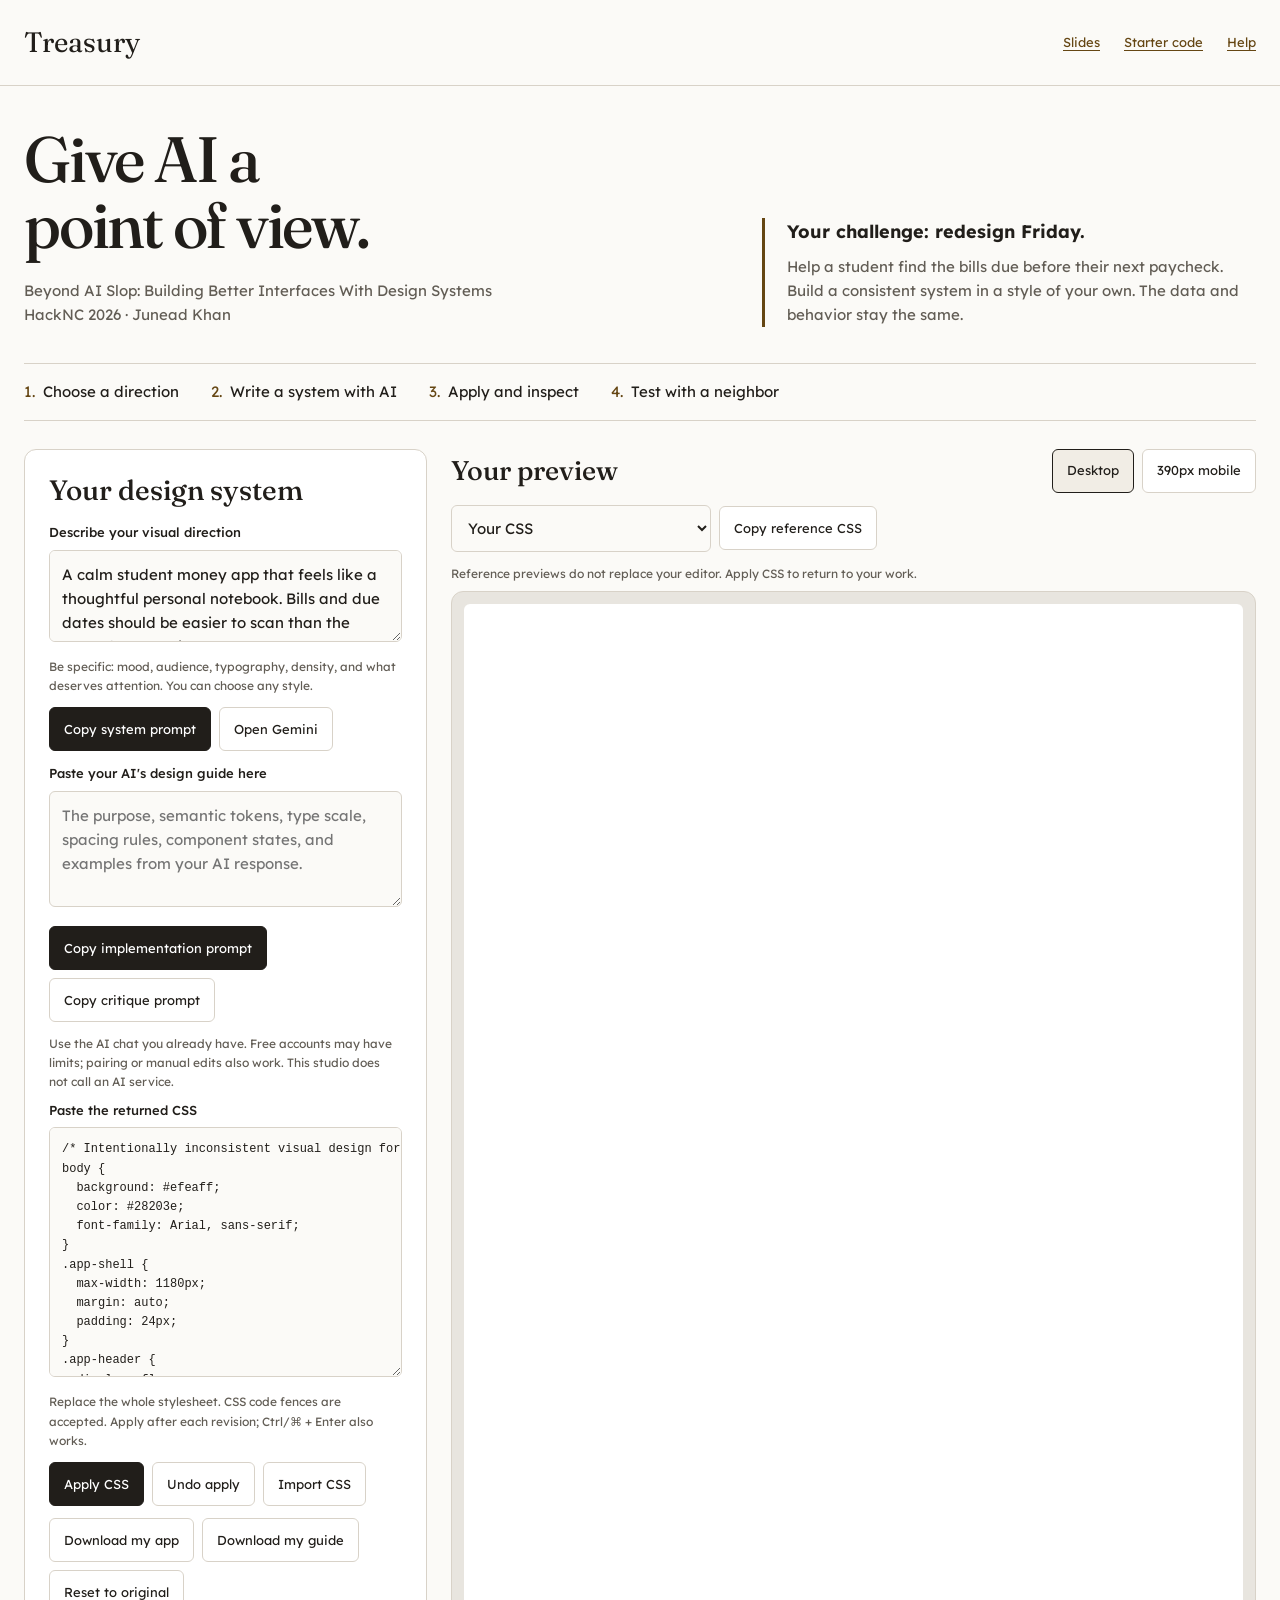
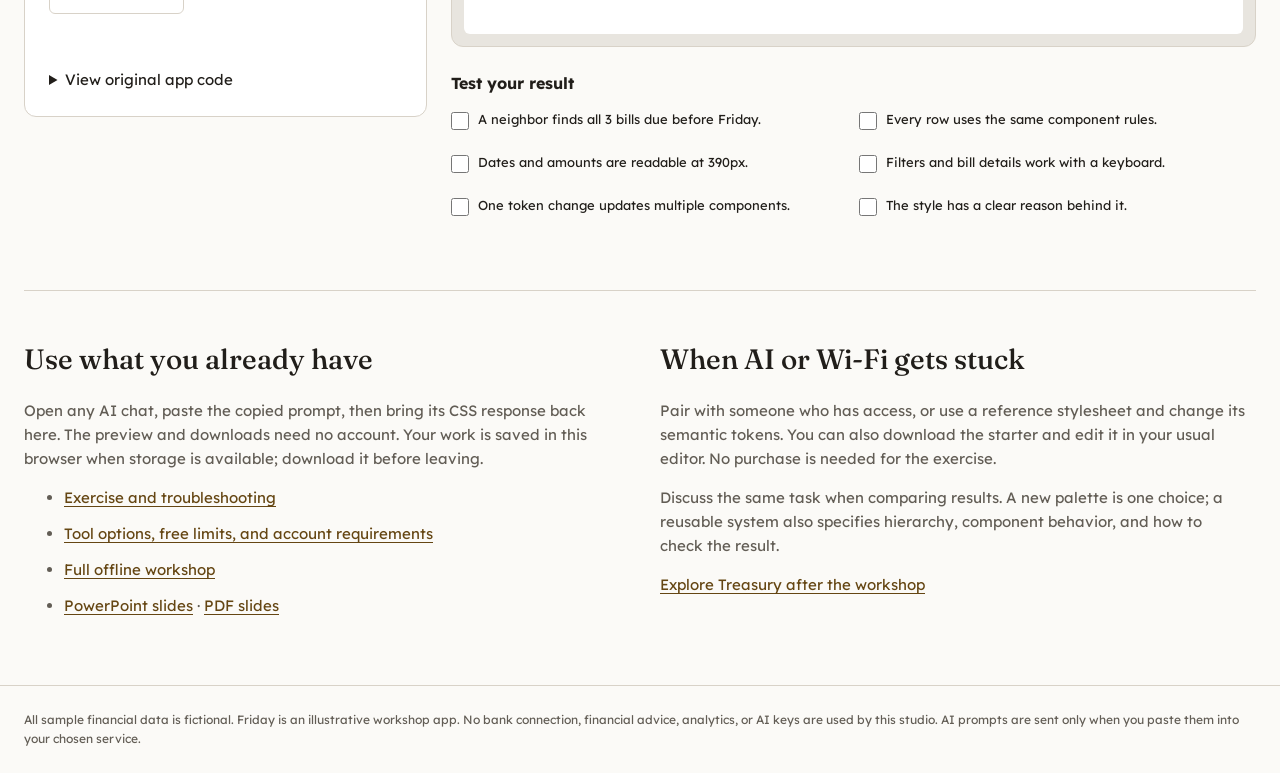
==== commit 3ce0e2e3: "Finalize deck, guides and verified offline kit" ====
--- a/index.html
+++ b/index.html
@@ -1,120 +1,858 @@
 <!doctype html>
-<html lang="en"><head><meta charset="utf-8"><meta name="viewport" content="width=device-width,initial-scale=1"><title>Beyond AI Slop · Workshop studio</title>
-<style>
-@font-face{font-family:Fraunces;src:url(fonts/Fraunces-Variable.ttf)}@font-face{font-family:Lexend;src:url(fonts/Lexend-Variable.ttf)}
-:root{--page:#fbfaf7;--surface:#fff;--text:#211e1a;--muted:#625d55;--border:#d8d2c8;--accent:#654613;--focus:#176fb3;--soft:#f1ede5}*{box-sizing:border-box}body{margin:0;background:var(--page);color:var(--text);font:15px/1.6 Lexend,system-ui,sans-serif}button,input,select,textarea{font:inherit}button,a{touch-action:manipulation}button{cursor:pointer}a{color:var(--accent);text-underline-offset:3px}button:focus-visible,a:focus-visible,textarea:focus-visible,input:focus-visible,select:focus-visible{outline:3px solid var(--focus);outline-offset:3px}header{padding:20px max(24px,calc((100vw - 1440px)/2));display:flex;justify-content:space-between;align-items:center;border-bottom:1px solid var(--border);gap:16px}.wordmark{font-family:Fraunces,Georgia,serif;font-size:28px;color:var(--text);text-decoration:none}.header-links{display:flex;gap:24px;font-size:13px}main{max-width:1440px;margin:auto;padding:40px 24px 24px}.hero{display:grid;grid-template-columns:1.35fr 1fr;gap:70px;align-items:end;padding-bottom:36px}.hero h1{font:500 clamp(38px,5vw,64px)/1.04 Fraunces,Georgia,serif;letter-spacing:-.035em;margin:0 0 20px}.hero p{max-width:65ch;margin:0;color:var(--muted)}.hero .task{border-left:3px solid var(--accent);padding-left:22px}.task strong{display:block;color:var(--text);font-size:18px;margin-bottom:8px}.steps{display:flex;flex-wrap:wrap;gap:12px 32px;margin:0 0 28px;padding:16px 0;border-top:1px solid var(--border);border-bottom:1px solid var(--border);list-style:none}.steps li{display:flex;gap:8px}.steps span{color:var(--accent)}.studio{display:grid;grid-template-columns:minmax(340px,.8fr) minmax(0,1.6fr);gap:24px;align-items:start}.controls{border:1px solid var(--border);background:var(--surface);padding:24px;border-radius:12px}.controls h2{font:500 28px/1.15 Fraunces,Georgia,serif;margin:0 0 16px}.controls h3{font-size:16px;margin:24px 0 10px}label{display:block;font-size:13px;font-weight:500;margin-bottom:7px}textarea,input,select{width:100%;background:var(--page);color:var(--text);border:1px solid var(--border);border-radius:6px;padding:12px}textarea{resize:vertical}#direction{min-height:92px}#guide{min-height:116px}#css{font:12px/1.6 ui-monospace,Consolas,monospace;min-height:250px;white-space:pre}button,.link-button{min-height:44px;border:1px solid var(--border);border-radius:6px;padding:9px 14px;background:var(--surface);color:var(--text);text-decoration:none;display:inline-flex;align-items:center;justify-content:center;font-size:13px}.primary{background:var(--text);color:white;border-color:var(--text)}.actions{display:flex;gap:8px;flex-wrap:wrap;margin:12px 0}.help{font-size:12px;color:var(--muted);margin:8px 0}.status{font-size:13px;min-height:42px;color:var(--accent);padding:8px 0;margin:0}.preview-tools{display:flex;justify-content:space-between;align-items:center;gap:16px;flex-wrap:wrap;margin-bottom:12px}.preview-tools h2{font:500 27px Fraunces,Georgia,serif;margin:0}.view-actions{display:flex;gap:8px}.view-actions [aria-pressed=true]{background:var(--soft);border-color:var(--text)}.reference-controls{display:flex;align-items:center;gap:8px;margin-bottom:12px}.reference-controls select{max-width:260px;min-height:44px}.preview-stage{background:#e8e5df;border:1px solid var(--border);border-radius:12px;padding:12px;overflow:auto;display:flex;justify-content:center;min-width:0}iframe{display:block;border:0;width:100%;height:1030px;background:white;border-radius:6px;flex-shrink:0}iframe.mobile{width:390px;max-width:none}.review{padding:24px 0}.review h3{font-size:16px;margin:0 0 12px}.checks{display:grid;grid-template-columns:1fr 1fr;gap:12px}.checks label{display:flex;align-items:start;gap:9px;font-weight:400}.checks input{width:18px;height:18px;flex-shrink:0;margin:3px 0}.resources{border-top:1px solid var(--border);margin-top:40px;padding:28px 0;display:grid;grid-template-columns:1fr 1fr;gap:40px}.resources h2{font:500 28px Fraunces,Georgia,serif}.resources p,.resources li{color:var(--muted);max-width:65ch}.resources li{margin-bottom:12px}footer{padding:24px;border-top:1px solid var(--border);font-size:12px;color:var(--muted);max-width:1440px;margin:auto}.small{font-size:12px}.code-disclosure{max-height:270px;overflow:auto;white-space:pre-wrap;font:12px/1.6 ui-monospace,monospace;background:var(--soft);padding:16px}.prompt-fallback{margin-top:12px}.prompt-fallback textarea{min-height:160px}.visually-hidden{position:absolute;width:1px;height:1px;overflow:hidden;clip-path:inset(50%)}dialog{max-width:480px;width:calc(100% - 32px);border:1px solid var(--border);border-radius:12px;padding:24px;color:var(--text);background:var(--page)}dialog::backdrop{background:#211e1a77}[hidden]{display:none!important}@media(max-width:980px){.studio{grid-template-columns:1fr}.hero{gap:24px}.controls{max-width:none}.preview-stage{justify-content:start}}@media(max-width:600px){header{padding:16px}.header-links{gap:12px}.hero{grid-template-columns:1fr}.hero h1{font-size:42px}main{padding:28px 16px}.steps{gap:12px;font-size:12px}.controls{padding:18px}.checks,.resources{grid-template-columns:1fr}.preview-stage{padding:6px}iframe.mobile{width:390px}.preview-tools{align-items:start}.reference-controls{flex-wrap:wrap}}@media(prefers-reduced-motion:reduce){*{scroll-behavior:auto!important}}
-</style></head><body>
-<header><a class="wordmark" href="https://treasury.sh" target="_blank" rel="noopener">Treasury</a><nav class="header-links" aria-label="Workshop resources"><a href="slides.html">Slides</a><a href="downloads/starter.zip" download>Starter code</a><a href="#resources">Help</a></nav></header>
-<main><section class="hero"><div><h1>Give AI a<br>point of view.</h1><p>Beyond AI Slop: Building Better Interfaces With Design Systems<br>HackNC 2026 · Junead Khan</p></div><div class="task"><strong>Your challenge: redesign Friday.</strong><p>Help a student find the bills due before their next paycheck. Build a consistent system in a style of your own. The data and behavior stay the same.</p></div></section>
-<ol class="steps"><li><span>1.</span>Choose a direction</li><li><span>2.</span>Write a system with AI</li><li><span>3.</span>Apply and inspect</li><li><span>4.</span>Test with a neighbor</li></ol>
-<section class="studio" aria-label="Design workshop"><div class="controls"><h2>Your design system</h2>
-<label for="direction">Describe your visual direction</label><textarea id="direction">A calm student money app that feels like a thoughtful personal notebook. Bills and due dates should be easier to scan than the secondary metrics.</textarea><p class="help">Be specific: mood, audience, typography, density, and what deserves attention. You can choose any style.</p>
-<div class="actions"><button id="copy-plan" class="primary">Copy system prompt</button><a class="link-button" href="https://gemini.google.com/" target="_blank" rel="noopener">Open Gemini</a></div>
-<label for="guide">Paste your AI's design guide here</label><textarea id="guide" placeholder="The purpose, semantic tokens, type scale, spacing rules, component states, and examples from your AI response."></textarea>
-<div class="actions"><button id="copy-build" class="primary">Copy implementation prompt</button><button id="copy-revise">Copy critique prompt</button></div>
-<p class="help">Use the AI chat you already have. Free accounts may have limits; pairing or manual edits also work. This studio does not call an AI service.</p>
-<label for="css">Paste the returned CSS</label><textarea id="css" spellcheck="false" aria-describedby="css-help"></textarea><p class="help" id="css-help">Replace the whole stylesheet. CSS code fences are accepted. Apply after each revision; Ctrl/⌘ + Enter also works.</p>
-<div class="actions"><button id="apply" class="primary">Apply CSS</button><button id="undo">Undo apply</button><button id="import-css">Import CSS</button><input type="file" id="css-file" accept=".css,text/css,.txt" hidden></div>
-<div class="actions"><button id="export">Download my app</button><button id="export-guide">Download my guide</button><button id="reset">Reset to original</button></div>
-<p class="status" id="status" role="status" aria-live="polite"></p>
-<details><summary>View original app code</summary><pre id="original-code" class="code-disclosure"></pre><div class="actions"><button id="copy-source">Copy original source</button><a class="link-button" href="starter.html" download>Download original HTML</a></div></details>
-<details id="prompt-fallback" class="prompt-fallback" hidden><summary>Prompt ready to select and copy</summary><textarea id="prompt-text" readonly aria-label="Prompt to copy manually"></textarea></details>
-</div><div class="preview-column"><div class="preview-tools"><h2 id="preview-heading">Your preview</h2><div class="view-actions" role="group" aria-label="Preview width"><button id="desktop" aria-pressed="true">Desktop</button><button id="mobile" aria-pressed="false">390px mobile</button></div></div>
-<div class="reference-controls"><label class="visually-hidden" for="reference">Reference preview</label><select id="reference"><option value="work">Your CSS</option><option value="baseline">Original</option><option value="ledger">Ledger · quiet reading</option><option value="signal">Signal · technical clarity</option><option value="aero">Aero · optimistic gloss</option></select><button id="copy-reference">Copy reference CSS</button></div><p class="help" id="reference-help">Reference previews do not replace your editor. Apply CSS to return to your work.</p>
-<div class="preview-stage"><iframe id="preview" title="Friday sample app preview" sandbox="allow-scripts"></iframe></div>
-<section class="review"><h3>Test your result</h3><div class="checks"><label><input type="checkbox">A neighbor finds all 3 bills due before Friday.</label><label><input type="checkbox">Every row uses the same component rules.</label><label><input type="checkbox">Dates and amounts are readable at 390px.</label><label><input type="checkbox">Filters and bill details work with a keyboard.</label><label><input type="checkbox">One token change updates multiple components.</label><label><input type="checkbox">The style has a clear reason behind it.</label></div></section>
-</div></section>
-<section class="resources" id="resources"><div><h2>Use what you already have</h2><p>Open any AI chat, paste the copied prompt, then bring its CSS response back here. The preview and downloads need no account. Your work is saved in this browser when storage is available; download it before leaving.</p><ul><li><a href="student-guide.html">Exercise and troubleshooting</a></li><li><a href="tools.html">Tool options, free limits, and account requirements</a></li><li><a href="downloads/offline-workshop.zip" download>Full offline workshop</a></li><li><a href="downloads/workshop-slides.pptx" download>PowerPoint slides</a> · <a href="downloads/workshop-slides.pdf" download>PDF slides</a></li></ul></div><div><h2>When AI or Wi-Fi gets stuck</h2><p>Pair with someone who has access, or use a reference stylesheet and change its semantic tokens. You can also download the starter and edit it in your usual editor. No purchase is needed for the exercise.</p><p>Discuss the same task when comparing results. A new palette is one choice; a reusable system also specifies hierarchy, component behavior, and how to check the result.</p><p><a href="https://treasury.sh" target="_blank" rel="noopener">Explore Treasury after the workshop</a></p></div></section>
-</main><footer>All sample financial data is fictional. Friday is an illustrative workshop app. No bank connection, financial advice, analytics, or AI keys are used by this studio. AI prompts are sent only when you paste them into your chosen service.</footer>
-<dialog id="reset-dialog" aria-labelledby="reset-title"><h2 id="reset-title">Reset your workshop?</h2><p>This replaces your CSS, direction, and guide with the original starting point. Download your work first if you want to keep it.</p><div class="actions"><button id="cancel-reset">Cancel</button><button id="confirm-reset" class="primary">Reset workshop</button></div></dialog>
-<script>const BUNDLE = {"body":"\u003ca class=\"skip-link\" href=\"#main\">Skip to dashboard\u003c/a>\n\u003cdiv class=\"app-shell\">\n  \u003cheader class=\"app-header\">\n    \u003cdiv class=\"brand\">\u003cspan class=\"brand-mark\" aria-hidden=\"true\">f\u003c/span>\u003cspan>Friday\u003c/span>\u003c/div>\n    \u003cspan class=\"demo-label\">Fictional student money app\u003c/span>\n  \u003c/header>\n  \u003cmain id=\"main\" tabindex=\"-1\">\n    \u003cdiv class=\"page-heading\">\u003cdiv>\u003cp class=\"eyebrow\">Saturday, October 10\u003c/p>\u003ch1>Your money, this week\u003c/h1>\u003cp class=\"intro\">Next paycheck: Friday, October 16.\u003c/p>\u003c/div>\u003cbutton class=\"button button-primary\" id=\"jump-bills\">Review upcoming bills\u003c/button>\u003c/div>\n    \u003cdiv class=\"workspace\">\n      \u003csection class=\"panel bill-section\" aria-labelledby=\"bills-title\">\n        \u003cdiv class=\"section-heading\">\u003cdiv>\u003cp class=\"eyebrow\">Before your next paycheck\u003c/p>\u003ch2 id=\"bills-title\">Upcoming bills\u003c/h2>\u003c/div>\u003cdiv class=\"due-summary\">\u003cstrong>$139.00\u003c/strong>\u003cspan>3 bills before Friday\u003c/span>\u003c/div>\u003c/div>\n        \u003cdiv class=\"filter-group\" role=\"group\" aria-label=\"Filter bills\">\u003cbutton class=\"button button-secondary\" data-filter=\"all\" aria-pressed=\"true\">All bills\u003c/button>\u003cbutton class=\"button button-secondary\" data-filter=\"before\" aria-pressed=\"false\">Before payday\u003c/button>\u003cbutton class=\"button button-secondary\" data-filter=\"after\" aria-pressed=\"false\">After payday\u003c/button>\u003c/div>\n        \u003cp class=\"list-help\">Select a bill to view its details.\u003c/p>\n        \u003cdiv class=\"bill-list\" id=\"bill-list\">\u003c/div>\n        \u003cp id=\"filter-status\" class=\"filter-status\" role=\"status\">\u003c/p>\n      \u003c/section>\n      \u003csection class=\"panel balance-section\" aria-labelledby=\"balance-title\">\u003cp class=\"eyebrow\" id=\"balance-title\">Checking balance\u003c/p>\u003cp class=\"metric\">$1,284.00\u003c/p>\u003cp class=\"supporting\">Snapshot on October 10. A balance does not account for future bills.\u003c/p>\u003c/section>\n      \u003csection class=\"panel spending-section\" aria-labelledby=\"spending-title\">\u003cp class=\"eyebrow\" id=\"spending-title\">Spending last month\u003c/p>\u003cp class=\"metric\">$987.00\u003c/p>\u003cp class=\"supporting\">Four weekly totals in September\u003c/p>\u003cdiv class=\"bar-chart\" aria-label=\"Week 1: $270; week 2: $244; week 3: $298; week 4: $175\">\u003cdiv>\u003cspan style=\"height:90%\">\u003c/span>\u003csmall>W1\u003c/small>\u003c/div>\u003cdiv>\u003cspan style=\"height:81%\">\u003c/span>\u003csmall>W2\u003c/small>\u003c/div>\u003cdiv>\u003cspan style=\"height:100%\">\u003c/span>\u003csmall>W3\u003c/small>\u003c/div>\u003cdiv>\u003cspan style=\"height:58%\">\u003c/span>\u003csmall>W4\u003c/small>\u003c/div>\u003c/div>\u003c/section>\n      \u003csection class=\"panel note-section\" aria-labelledby=\"note-title\">\u003cp class=\"eyebrow\">One thing to remember\u003c/p>\u003ch2 id=\"note-title\">Dates matter\u003c/h2>\u003cp>Three bills are due before your next paycheck. Review their dates and amounts above.\u003c/p>\u003cp class=\"supporting\">This exercise uses made-up data. It is not connected to a bank.\u003c/p>\u003c/section>\n    \u003c/div>\n  \u003c/main>\n  \u003cfooter class=\"app-footer\">Friday is a workshop sample, not the Treasury product. All amounts and dates are fictional.\u003c/footer>\n\u003c/div>\n\u003cdialog id=\"bill-dialog\" aria-labelledby=\"dialog-title\">\u003cform method=\"dialog\">\u003cdiv class=\"dialog-header\">\u003ch2 id=\"dialog-title\">Bill details\u003c/h2>\u003cbutton class=\"button button-secondary\" aria-label=\"Close bill details\">Close\u003c/button>\u003c/div>\u003cdl id=\"bill-details\">\u003c/dl>\u003cp class=\"supporting\">Demo only. No payment will be made.\u003c/p>\u003c/form>\u003c/dialog>\n","base":"/* Structural and accessibility floor, shared by every style. */\n* { box-sizing: border-box; }\nbody { margin: 0; }\nbutton { font: inherit; cursor: pointer; }\nbutton, a { touch-action: manipulation; }\n[hidden] { display: none !important; }\n:focus-visible { outline: 3px solid var(--focus, #1656a3); outline-offset: 4px; }\n.skip-link { position: absolute; top: 8px; left: 8px; transform: translateY(-200%); z-index: 10; background: white; color: #111; padding: 12px; }\n.skip-link:focus { transform: none; }\n.bill-row { width: 100%; text-align: left; }\n.bill-name small, .bill-date small { display: block; }\n.bill-amount { font-variant-numeric: tabular-nums; white-space: nowrap; }\n.metric, .due-summary strong { font-variant-numeric: tabular-nums; }\n.bar-chart { display: flex; align-items: end; height: 110px; gap: 16px; margin-top: 24px; }\n.bar-chart div { height: 100%; flex: 1; display: flex; flex-direction: column; justify-content: end; align-items: center; gap: 6px; }\n.bar-chart span { display: block; width: 100%; min-height: 8px; }\n.bar-chart small { font-size: 12px; }\ndialog { max-width: min(480px, calc(100vw - 32px)); width: 100%; max-height: calc(100dvh - 32px); overflow: auto; }\ndialog::backdrop { background: #18232a99; }\n.dialog-header { display: flex; justify-content: space-between; align-items: center; gap: 16px; }\ndl { display: grid; grid-template-columns: 1fr 1fr; gap: 16px; }\ndd { margin: 0; text-align: right; }\n@media (prefers-reduced-motion: reduce) { *, *::before, *::after { animation: none !important; transition: none !important; scroll-behavior: auto !important; } }\n","appJS":"// Fixed fictional fixtures. The workshop changes design, not these facts.\nconst bills = Object.freeze([\n  { name: 'Phone plan', amount: 62, date: '2026-10-11', label: 'Sun, Oct 11', category: 'Utilities' },\n  { name: 'Gym membership', amount: 29, date: '2026-10-13', label: 'Tue, Oct 13', category: 'Membership' },\n  { name: 'Electricity', amount: 48, date: '2026-10-15', label: 'Thu, Oct 15', category: 'Utilities' },\n  { name: 'Rent', amount: 720, date: '2026-11-01', label: 'Sun, Nov 1', category: 'Housing' }\n]);\nconst money = new Intl.NumberFormat('en-US', { style: 'currency', currency: 'USD' });\nconst payday = '2026-10-16';\nconst list = document.querySelector('#bill-list');\nconst dialog = document.querySelector('#bill-dialog');\nfunction renderBills(filter = 'all') {\n  const shown = bills.filter(bill => filter === 'all' || (filter === 'before' ? bill.date \u003c payday : bill.date >= payday));\n  list.replaceChildren();\n  shown.forEach(bill => {\n    const row = document.createElement('button');\n    row.type = 'button';\n    row.className = 'bill-row';\n    row.setAttribute('aria-label', `${bill.name}, ${money.format(bill.amount)}, due ${bill.label}. View details`);\n    row.innerHTML = `\u003cspan class=\"bill-icon\" aria-hidden=\"true\">${bill.name.slice(0, 1)}\u003c/span>\u003cspan class=\"bill-name\">${bill.name}\u003csmall>${bill.category}\u003c/small>\u003c/span>\u003cspan class=\"bill-date\">${bill.label}\u003csmall>${bill.date \u003c payday ? 'Before payday' : 'After payday'}\u003c/small>\u003c/span>\u003cstrong class=\"bill-amount\">${money.format(bill.amount)}\u003c/strong>\u003cspan class=\"bill-arrow\" aria-hidden=\"true\">›\u003c/span>`;\n    row.addEventListener('click', () => {\n      document.querySelector('#dialog-title').textContent = bill.name;\n      document.querySelector('#bill-details').innerHTML = `\u003cdt>Amount\u003c/dt>\u003cdd>${money.format(bill.amount)}\u003c/dd>\u003cdt>Due date\u003c/dt>\u003cdd>${bill.label}, 2026\u003c/dd>\u003cdt>Category\u003c/dt>\u003cdd>${bill.category}\u003c/dd>`;\n      dialog.showModal();\n    });\n    list.append(row);\n  });\n  document.querySelector('#filter-status').textContent = `${shown.length} ${shown.length === 1 ? 'bill' : 'bills'} shown`;\n}\ndocument.querySelectorAll('[data-filter]').forEach(button => button.addEventListener('click', () => {\n  document.querySelectorAll('[data-filter]').forEach(control => control.setAttribute('aria-pressed', String(control === button)));\n  renderBills(button.dataset.filter);\n}));\ndocument.querySelector('#jump-bills').addEventListener('click', () => {\n  document.querySelector('[data-filter=\"before\"]').click();\n  document.querySelector('.bill-section').scrollIntoView({ behavior: 'instant', block: 'start' });\n  document.querySelector('[data-filter=\"before\"]').focus({ preventScroll: true });\n});\nrenderBills();\n","styles":{"baseline":"/* Intentionally inconsistent visual design for critique. Keep app.js intact. */\nbody { background: #efeaff; color: #28203e; font-family: Arial, sans-serif; }\n.app-shell { max-width: 1180px; margin: auto; padding: 24px; }\n.app-header { display: flex; justify-content: space-between; align-items: center; padding: 19px; background: linear-gradient(110deg, #643bcd, #be3089); color: white; border-radius: 21px; }\n.brand { display: flex; align-items: center; gap: 8px; font-size: 25px; font-weight: bold; }\n.brand-mark { background: white; color: #643bcd; border-radius: 50%; padding: 2px 11px; }\n.demo-label { font-size: 13px; }\n.page-heading { display: flex; justify-content: space-between; align-items: center; gap: 14px; margin: 31px 0; }\nh1 { font-size: 32px; margin: 10px 0; }\nh2 { font-size: 22px; margin: 10px 0; }\n.eyebrow { font-weight: bold; margin: 7px 0; font-size: 15px; }\n.intro, .supporting, .list-help { color: #594c75; line-height: 1.5; font-size: 14px; }\n.workspace { display: grid; grid-template-columns: repeat(3, 1fr); gap: 19px; }\n.panel { background: white; border: 2px solid #d7c5ff; border-radius: 23px; box-shadow: 0 9px 24px #51328615; padding: 26px; }\n.bill-section { grid-column: 1 / -1; grid-row: 2; background: #faf7ff; }\n.balance-section { text-align: center; padding: 35px 17px; border-radius: 7px; }\n.spending-section { border: 3px solid #a33977; padding: 17px 29px; }\n.note-section { background: #e6faff; border-radius: 32px; padding: 30px 13px; }\n.metric { font-size: 40px; color: #7636b0; font-weight: bold; margin: 20px 0; }\n.section-heading { display: flex; justify-content: space-between; gap: 12px; align-items: center; }\n.due-summary { text-align: right; }\n.due-summary strong { display: block; font-size: 24px; }\n.due-summary span { font-size: 13px; }\n.button { min-height: 44px; padding: 10px 14px; border: 2px solid #7140a5; border-radius: 11px; background: white; color: #58367d; }\n.button-primary { background: linear-gradient(120deg, #7540b4, #a52c76); color: white; font-weight: bold; border-radius: 30px; }\n.filter-group { display: flex; flex-wrap: wrap; gap: 9px; margin: 23px 0 8px; }\n.filter-group button:nth-child(2) { border-radius: 0; font-family: Georgia, serif; }\n.filter-group button:nth-child(3) { background: #e4faff; border-color: #278da3; border-radius: 25px; }\n.filter-group [aria-pressed=\"true\"] { box-shadow: inset 0 -4px #7636b0; }\n.bill-row { display: grid; grid-template-columns: 36px 1fr 130px 100px 16px; gap: 13px; align-items: center; border: 1px solid #b9a0df; background: white; color: #28203e; border-radius: 16px; padding: 18px 13px; margin: 13px 0; }\n.bill-row:nth-child(2) { border-radius: 2px; padding: 25px 13px; border-color: #358699; }\n.bill-row:nth-child(3) { border-radius: 28px; background: #f3edff; }\n.bill-icon { background: #eee0ff; border-radius: 5px; text-align: center; padding: 9px; }\n.bill-name { font-weight: bold; }\n.bill-name small, .bill-date small { color: #594c75; font-size: 12px; margin-top: 5px; font-weight: normal; }\n.bill-date { font-size: 14px; }\n.bill-amount { text-align: right; }\n.bar-chart span { background: linear-gradient(#943fbc, #ce65a9); border-radius: 9px; }\n.filter-status, .app-footer { font-size: 13px; color: #594c75; line-height: 1.6; }\n.app-footer { margin-top: 35px; text-align: center; }\ndialog { background: #fff; color: #28203e; border: 2px solid #b9a0df; border-radius: 23px; padding: 24px; }\n@media (max-width: 650px) { .app-shell { padding: 16px; } .app-header { gap: 12px; } .demo-label { max-width: 120px; } .page-heading { display: block; } .page-heading .button { margin-top: 12px; } .workspace { grid-template-columns: 1fr; } .bill-section { grid-row: 4; } .section-heading { align-items: start; } .bill-row { grid-template-columns: 1fr 85px; gap: 10px; } .bill-icon, .bill-arrow { display: none; } .bill-date { grid-column: 1; grid-row: 2; } .bill-amount { grid-column: 2; grid-row: 1; } }\n","ledger":"/* Components consume semantic tokens. Theme files own their values. */\nbody { background: var(--page); color: var(--text); font-family: var(--font-body); font-size: var(--type-body); line-height: 1.55; }\n.app-shell { max-width: 1120px; margin: auto; padding: var(--space-6); }\n.app-header { display: flex; justify-content: space-between; align-items: center; gap: var(--space-4); padding-bottom: var(--space-5); border-bottom: 1px solid var(--border); }\n.brand { display: flex; align-items: center; gap: var(--space-3); font-family: var(--font-display); font-size: 27px; font-weight: 600; }\n.brand-mark { background: var(--accent); color: var(--on-accent); display: grid; place-items: center; width: 36px; height: 36px; border-radius: var(--radius-control); font-family: var(--font-display); }\n.demo-label { color: var(--text-muted); font-size: var(--type-small); }\n.page-heading { display: flex; justify-content: space-between; align-items: center; gap: var(--space-5); margin: var(--space-7) 0 var(--space-6); }\nh1, h2, p { margin-top: 0; }\nh1 { font-family: var(--font-display); font-size: clamp(30px, 4vw, 44px); line-height: 1.15; font-weight: 500; margin-bottom: var(--space-3); letter-spacing: -.025em; }\nh2 { font-family: var(--font-display); font-size: var(--type-heading); font-weight: 500; line-height: 1.25; margin-bottom: var(--space-2); }\n.eyebrow { color: var(--text-muted); font-size: var(--type-small); margin-bottom: var(--space-2); }\n.intro { margin-bottom: 0; color: var(--text-muted); }\n.workspace { display: grid; grid-template-columns: minmax(0, 2fr) minmax(0, 1fr); gap: var(--space-5); }\n.panel { padding: var(--space-5); background: var(--surface); border: 1px solid var(--border); border-radius: var(--radius-panel); }\n.bill-section { grid-column: 1; grid-row: 1 / span 3; }\n.section-heading { display: flex; justify-content: space-between; align-items: start; gap: var(--space-4); margin-bottom: var(--space-4); }\n.due-summary { text-align: right; }\n.due-summary strong { display: block; font-size: var(--type-metric); line-height: 1.2; font-weight: 600; }\n.due-summary span { display: block; font-size: var(--type-small); color: var(--text-muted); margin-top: var(--space-1); }\n.balance-section, .spending-section, .note-section { grid-column: 2; }\n.metric { font-size: var(--type-metric); margin-bottom: var(--space-3); font-weight: 500; line-height: 1.2; }\n.supporting, .list-help { color: var(--text-muted); font-size: var(--type-small); margin-bottom: 0; }\n.filter-group { display: flex; flex-wrap: wrap; gap: var(--space-2); margin: var(--space-4) 0 var(--space-3); }\n.button { min-height: 44px; border: 1px solid var(--border); border-radius: var(--radius-control); padding: var(--space-2) var(--space-4); color: var(--text); background: var(--surface); font-weight: 600; font-size: var(--type-small); transition: background .15s; }\n.button-primary { color: var(--on-accent); background: var(--accent); border-color: var(--accent); }\n.button-secondary:hover, .bill-row:hover { background: var(--surface-hover); }\n.button-primary:hover { background: var(--accent-hover); }\n.filter-group [aria-pressed=\"true\"] { border-color: var(--accent); background: var(--accent-soft); color: var(--text); }\n.bill-list { margin-top: var(--space-4); }\n.bill-row { display: grid; grid-template-columns: 32px minmax(0, 1fr) 105px 80px 12px; align-items: center; gap: var(--space-3); padding: var(--space-4) 0; color: var(--text); background: transparent; border: 0; border-top: 1px solid var(--border); border-radius: 0; min-height: 76px; transition: background .15s; }\n.bill-icon { width: 30px; height: 30px; display: grid; place-items: center; background: var(--accent-soft); color: var(--text); border-radius: var(--radius-control); font-size: var(--type-small); }\n.bill-name { font-size: var(--type-body); font-weight: 600; line-height: 1.3; }\n.bill-name small, .bill-date small { font-size: var(--type-small); font-weight: 400; color: var(--text-muted); margin-top: var(--space-1); }\n.bill-date { font-size: var(--type-small); line-height: 1.3; }\n.bill-amount { text-align: right; font-size: var(--type-body); }\n.bill-arrow { color: var(--text-muted); }\n.filter-status { font-size: var(--type-small); color: var(--text-muted); margin: var(--space-3) 0 0; }\n.bar-chart { margin-top: var(--space-4); height: 75px; gap: var(--space-3); }\n.bar-chart span { background: var(--accent); border-radius: var(--radius-control) var(--radius-control) 0 0; }\n.app-footer { color: var(--text-muted); font-size: var(--type-small); margin-top: var(--space-6); max-width: 75ch; }\ndialog { padding: var(--space-5); color: var(--text); background: var(--surface); border: 1px solid var(--border); border-radius: var(--radius-panel); }\ndialog dt { color: var(--text-muted); }\n@media (max-width: 820px) { .workspace { grid-template-columns: 1fr; } .bill-section, .balance-section, .spending-section, .note-section { grid-column: auto; grid-row: auto; } .page-heading { display: block; } .page-heading .button { margin-top: var(--space-4); } }\n@media (max-width: 460px) { .app-shell { padding: var(--space-4); } .panel { padding: var(--space-4); } .demo-label { max-width: 118px; text-align: right; } .section-heading { flex-direction: column; } .due-summary { text-align: left; } .bill-row { grid-template-columns: minmax(0, 1fr) 82px; gap: var(--space-2); } .bill-icon, .bill-arrow { display: none; } .bill-date { grid-column: 1; grid-row: auto; } .bill-amount { grid-column: 2; grid-row: auto; align-self: start; } .bill-name { grid-column: 1; } .bill-date { grid-row: 2; } .bill-amount { grid-row: 1; } }\n\n/* Ledger: a calm page for reading dates and amounts. */\n:root { --page: #f4f7f8; --surface: #ffffff; --surface-hover: #edf3f5; --text: #1c303c; --text-muted: #526775; --border: #cbd7dd; --accent: #214e63; --accent-hover: #173b4d; --accent-soft: #e5eff3; --on-accent: #ffffff; --focus: #086cc0; --font-body: 'Segoe UI', system-ui, sans-serif; --font-display: Georgia, serif; --type-body: 15px; --type-small: 13px; --type-heading: 25px; --type-metric: 34px; --space-1: 4px; --space-2: 8px; --space-3: 12px; --space-4: 16px; --space-5: 24px; --space-6: 32px; --space-7: 40px; --radius-control: 5px; --radius-panel: 8px; }\n.bill-section { border-top: 4px solid var(--accent); }\n.note-section { background: var(--accent-soft); border-color: transparent; }\n.due-summary strong { font-family: var(--font-display); }\n","signal":"/* Components consume semantic tokens. Theme files own their values. */\nbody { background: var(--page); color: var(--text); font-family: var(--font-body); font-size: var(--type-body); line-height: 1.55; }\n.app-shell { max-width: 1120px; margin: auto; padding: var(--space-6); }\n.app-header { display: flex; justify-content: space-between; align-items: center; gap: var(--space-4); padding-bottom: var(--space-5); border-bottom: 1px solid var(--border); }\n.brand { display: flex; align-items: center; gap: var(--space-3); font-family: var(--font-display); font-size: 27px; font-weight: 600; }\n.brand-mark { background: var(--accent); color: var(--on-accent); display: grid; place-items: center; width: 36px; height: 36px; border-radius: var(--radius-control); font-family: var(--font-display); }\n.demo-label { color: var(--text-muted); font-size: var(--type-small); }\n.page-heading { display: flex; justify-content: space-between; align-items: center; gap: var(--space-5); margin: var(--space-7) 0 var(--space-6); }\nh1, h2, p { margin-top: 0; }\nh1 { font-family: var(--font-display); font-size: clamp(30px, 4vw, 44px); line-height: 1.15; font-weight: 500; margin-bottom: var(--space-3); letter-spacing: -.025em; }\nh2 { font-family: var(--font-display); font-size: var(--type-heading); font-weight: 500; line-height: 1.25; margin-bottom: var(--space-2); }\n.eyebrow { color: var(--text-muted); font-size: var(--type-small); margin-bottom: var(--space-2); }\n.intro { margin-bottom: 0; color: var(--text-muted); }\n.workspace { display: grid; grid-template-columns: minmax(0, 2fr) minmax(0, 1fr); gap: var(--space-5); }\n.panel { padding: var(--space-5); background: var(--surface); border: 1px solid var(--border); border-radius: var(--radius-panel); }\n.bill-section { grid-column: 1; grid-row: 1 / span 3; }\n.section-heading { display: flex; justify-content: space-between; align-items: start; gap: var(--space-4); margin-bottom: var(--space-4); }\n.due-summary { text-align: right; }\n.due-summary strong { display: block; font-size: var(--type-metric); line-height: 1.2; font-weight: 600; }\n.due-summary span { display: block; font-size: var(--type-small); color: var(--text-muted); margin-top: var(--space-1); }\n.balance-section, .spending-section, .note-section { grid-column: 2; }\n.metric { font-size: var(--type-metric); margin-bottom: var(--space-3); font-weight: 500; line-height: 1.2; }\n.supporting, .list-help { color: var(--text-muted); font-size: var(--type-small); margin-bottom: 0; }\n.filter-group { display: flex; flex-wrap: wrap; gap: var(--space-2); margin: var(--space-4) 0 var(--space-3); }\n.button { min-height: 44px; border: 1px solid var(--border); border-radius: var(--radius-control); padding: var(--space-2) var(--space-4); color: var(--text); background: var(--surface); font-weight: 600; font-size: var(--type-small); transition: background .15s; }\n.button-primary { color: var(--on-accent); background: var(--accent); border-color: var(--accent); }\n.button-secondary:hover, .bill-row:hover { background: var(--surface-hover); }\n.button-primary:hover { background: var(--accent-hover); }\n.filter-group [aria-pressed=\"true\"] { border-color: var(--accent); background: var(--accent-soft); color: var(--text); }\n.bill-list { margin-top: var(--space-4); }\n.bill-row { display: grid; grid-template-columns: 32px minmax(0, 1fr) 105px 80px 12px; align-items: center; gap: var(--space-3); padding: var(--space-4) 0; color: var(--text); background: transparent; border: 0; border-top: 1px solid var(--border); border-radius: 0; min-height: 76px; transition: background .15s; }\n.bill-icon { width: 30px; height: 30px; display: grid; place-items: center; background: var(--accent-soft); color: var(--text); border-radius: var(--radius-control); font-size: var(--type-small); }\n.bill-name { font-size: var(--type-body); font-weight: 600; line-height: 1.3; }\n.bill-name small, .bill-date small { font-size: var(--type-small); font-weight: 400; color: var(--text-muted); margin-top: var(--space-1); }\n.bill-date { font-size: var(--type-small); line-height: 1.3; }\n.bill-amount { text-align: right; font-size: var(--type-body); }\n.bill-arrow { color: var(--text-muted); }\n.filter-status { font-size: var(--type-small); color: var(--text-muted); margin: var(--space-3) 0 0; }\n.bar-chart { margin-top: var(--space-4); height: 75px; gap: var(--space-3); }\n.bar-chart span { background: var(--accent); border-radius: var(--radius-control) var(--radius-control) 0 0; }\n.app-footer { color: var(--text-muted); font-size: var(--type-small); margin-top: var(--space-6); max-width: 75ch; }\ndialog { padding: var(--space-5); color: var(--text); background: var(--surface); border: 1px solid var(--border); border-radius: var(--radius-panel); }\ndialog dt { color: var(--text-muted); }\n@media (max-width: 820px) { .workspace { grid-template-columns: 1fr; } .bill-section, .balance-section, .spending-section, .note-section { grid-column: auto; grid-row: auto; } .page-heading { display: block; } .page-heading .button { margin-top: var(--space-4); } }\n@media (max-width: 460px) { .app-shell { padding: var(--space-4); } .panel { padding: var(--space-4); } .demo-label { max-width: 118px; text-align: right; } .section-heading { flex-direction: column; } .due-summary { text-align: left; } .bill-row { grid-template-columns: minmax(0, 1fr) 82px; gap: var(--space-2); } .bill-icon, .bill-arrow { display: none; } .bill-date { grid-column: 1; grid-row: auto; } .bill-amount { grid-column: 2; grid-row: auto; align-self: start; } .bill-name { grid-column: 1; } .bill-date { grid-row: 2; } .bill-amount { grid-row: 1; } }\n\n/* Signal: a compact instrument panel for scanning numerical information. */\n:root { --page: #112027; --surface: #182c35; --surface-hover: #233d48; --text: #f0f7f9; --text-muted: #b6cbd4; --border: #46616e; --accent: #a8e29c; --accent-hover: #c0eeb6; --accent-soft: #284734; --on-accent: #112027; --focus: #f5db7b; --font-body: 'SFMono-Regular', Consolas, monospace; --font-display: 'SFMono-Regular', Consolas, monospace; --type-body: 14px; --type-small: 13px; --type-heading: 22px; --type-metric: 30px; --space-1: 4px; --space-2: 8px; --space-3: 12px; --space-4: 16px; --space-5: 20px; --space-6: 28px; --space-7: 36px; --radius-control: 3px; --radius-panel: 3px; }\nh1 { font-size: clamp(27px, 3.5vw, 38px); letter-spacing: -.05em; }\n.bill-section { border-left: 4px solid var(--accent); }\n.bill-icon { background: transparent; border: 1px solid var(--border); }\n.due-summary strong, .metric { color: var(--accent); }\n.bar-chart span { border-radius: 0; }\n.bill-row { min-height: 68px; }\n.brand-mark { border-radius: 0; }\n@media (min-width: 1000px) { .workspace { grid-template-columns: minmax(0, 2.3fr) minmax(0, 1fr); } }\n","aero":"/* Components consume semantic tokens. Theme files own their values. */\nbody { background: var(--page); color: var(--text); font-family: var(--font-body); font-size: var(--type-body); line-height: 1.55; }\n.app-shell { max-width: 1120px; margin: auto; padding: var(--space-6); }\n.app-header { display: flex; justify-content: space-between; align-items: center; gap: var(--space-4); padding-bottom: var(--space-5); border-bottom: 1px solid var(--border); }\n.brand { display: flex; align-items: center; gap: var(--space-3); font-family: var(--font-display); font-size: 27px; font-weight: 600; }\n.brand-mark { background: var(--accent); color: var(--on-accent); display: grid; place-items: center; width: 36px; height: 36px; border-radius: var(--radius-control); font-family: var(--font-display); }\n.demo-label { color: var(--text-muted); font-size: var(--type-small); }\n.page-heading { display: flex; justify-content: space-between; align-items: center; gap: var(--space-5); margin: var(--space-7) 0 var(--space-6); }\nh1, h2, p { margin-top: 0; }\nh1 { font-family: var(--font-display); font-size: clamp(30px, 4vw, 44px); line-height: 1.15; font-weight: 500; margin-bottom: var(--space-3); letter-spacing: -.025em; }\nh2 { font-family: var(--font-display); font-size: var(--type-heading); font-weight: 500; line-height: 1.25; margin-bottom: var(--space-2); }\n.eyebrow { color: var(--text-muted); font-size: var(--type-small); margin-bottom: var(--space-2); }\n.intro { margin-bottom: 0; color: var(--text-muted); }\n.workspace { display: grid; grid-template-columns: minmax(0, 2fr) minmax(0, 1fr); gap: var(--space-5); }\n.panel { padding: var(--space-5); background: var(--surface); border: 1px solid var(--border); border-radius: var(--radius-panel); }\n.bill-section { grid-column: 1; grid-row: 1 / span 3; }\n.section-heading { display: flex; justify-content: space-between; align-items: start; gap: var(--space-4); margin-bottom: var(--space-4); }\n.due-summary { text-align: right; }\n.due-summary strong { display: block; font-size: var(--type-metric); line-height: 1.2; font-weight: 600; }\n.due-summary span { display: block; font-size: var(--type-small); color: var(--text-muted); margin-top: var(--space-1); }\n.balance-section, .spending-section, .note-section { grid-column: 2; }\n.metric { font-size: var(--type-metric); margin-bottom: var(--space-3); font-weight: 500; line-height: 1.2; }\n.supporting, .list-help { color: var(--text-muted); font-size: var(--type-small); margin-bottom: 0; }\n.filter-group { display: flex; flex-wrap: wrap; gap: var(--space-2); margin: var(--space-4) 0 var(--space-3); }\n.button { min-height: 44px; border: 1px solid var(--border); border-radius: var(--radius-control); padding: var(--space-2) var(--space-4); color: var(--text); background: var(--surface); font-weight: 600; font-size: var(--type-small); transition: background .15s; }\n.button-primary { color: var(--on-accent); background: var(--accent); border-color: var(--accent); }\n.button-secondary:hover, .bill-row:hover { background: var(--surface-hover); }\n.button-primary:hover { background: var(--accent-hover); }\n.filter-group [aria-pressed=\"true\"] { border-color: var(--accent); background: var(--accent-soft); color: var(--text); }\n.bill-list { margin-top: var(--space-4); }\n.bill-row { display: grid; grid-template-columns: 32px minmax(0, 1fr) 105px 80px 12px; align-items: center; gap: var(--space-3); padding: var(--space-4) 0; color: var(--text); background: transparent; border: 0; border-top: 1px solid var(--border); border-radius: 0; min-height: 76px; transition: background .15s; }\n.bill-icon { width: 30px; height: 30px; display: grid; place-items: center; background: var(--accent-soft); color: var(--text); border-radius: var(--radius-control); font-size: var(--type-small); }\n.bill-name { font-size: var(--type-body); font-weight: 600; line-height: 1.3; }\n.bill-name small, .bill-date small { font-size: var(--type-small); font-weight: 400; color: var(--text-muted); margin-top: var(--space-1); }\n.bill-date { font-size: var(--type-small); line-height: 1.3; }\n.bill-amount { text-align: right; font-size: var(--type-body); }\n.bill-arrow { color: var(--text-muted); }\n.filter-status { font-size: var(--type-small); color: var(--text-muted); margin: var(--space-3) 0 0; }\n.bar-chart { margin-top: var(--space-4); height: 75px; gap: var(--space-3); }\n.bar-chart span { background: var(--accent); border-radius: var(--radius-control) var(--radius-control) 0 0; }\n.app-footer { color: var(--text-muted); font-size: var(--type-small); margin-top: var(--space-6); max-width: 75ch; }\ndialog { padding: var(--space-5); color: var(--text); background: var(--surface); border: 1px solid var(--border); border-radius: var(--radius-panel); }\ndialog dt { color: var(--text-muted); }\n@media (max-width: 820px) { .workspace { grid-template-columns: 1fr; } .bill-section, .balance-section, .spending-section, .note-section { grid-column: auto; grid-row: auto; } .page-heading { display: block; } .page-heading .button { margin-top: var(--space-4); } }\n@media (max-width: 460px) { .app-shell { padding: var(--space-4); } .panel { padding: var(--space-4); } .demo-label { max-width: 118px; text-align: right; } .section-heading { flex-direction: column; } .due-summary { text-align: left; } .bill-row { grid-template-columns: minmax(0, 1fr) 82px; gap: var(--space-2); } .bill-icon, .bill-arrow { display: none; } .bill-date { grid-column: 1; grid-row: auto; } .bill-amount { grid-column: 2; grid-row: auto; align-self: start; } .bill-name { grid-column: 1; } .bill-date { grid-row: 2; } .bill-amount { grid-row: 1; } }\n\n/* Aero: optimism and gloss, with dates readable on opaque surfaces. */\n:root { --page: #dff3fa; --surface: #ffffff; --surface-hover: #e5f6fc; --text: #073b55; --text-muted: #3c6378; --border: #8dbbcf; --accent: #08628e; --accent-hover: #074767; --accent-soft: #d7f1fb; --on-accent: #ffffff; --focus: #0b56a5; --font-body: 'Trebuchet MS', system-ui, sans-serif; --font-display: 'Trebuchet MS', system-ui, sans-serif; --type-body: 16px; --type-small: 13px; --type-heading: 26px; --type-metric: 36px; --space-1: 4px; --space-2: 8px; --space-3: 12px; --space-4: 16px; --space-5: 24px; --space-6: 32px; --space-7: 44px; --radius-control: 14px; --radius-panel: 24px; }\nbody { background: radial-gradient(ellipse at 20% 0%, #fff 0%, transparent 55%), linear-gradient(160deg, #e8faff, #d4eefb 65%, #ddf2df); }\n.panel { box-shadow: 0 5px 18px #28658212, inset 0 2px #ffffff; }\n.brand-mark, .button-primary { background: linear-gradient(#238fb9, var(--accent)); box-shadow: inset 0 2px #ffffff66, 0 2px 3px #073b551a; }\n.button-primary:hover { background: var(--accent-hover); }\n.bill-section { border-top: 5px solid var(--accent); }\n.brand { font-weight: 700; }\nh1 { font-weight: 700; letter-spacing: -.04em; }\n.bill-icon { border-radius: 50%; background: linear-gradient(#f4fcff, var(--accent-soft)); border: 1px solid var(--border); }\n.bar-chart span { background: linear-gradient(#62b9d5, var(--accent)); }\n.note-section { background: #f1faf3; }\n"}};</script><script>const $ = id => document.getElementById(id);
+<html lang="en">
+  <head>
+    <meta charset="utf-8" />
+    <meta name="viewport" content="width=device-width,initial-scale=1" />
+    <title>Beyond AI Slop · Workshop studio</title>
+    <style>
+      @font-face {
+        font-family: Fraunces;
+        src: url(fonts/Fraunces-Variable.ttf);
+      }
+      @font-face {
+        font-family: Lexend;
+        src: url(fonts/Lexend-Variable.ttf);
+      }
+      :root {
+        --page: #fbfaf7;
+        --surface: #fff;
+        --text: #211e1a;
+        --muted: #625d55;
+        --border: #d8d2c8;
+        --accent: #654613;
+        --focus: #176fb3;
+        --soft: #f1ede5;
+      }
+      * {
+        box-sizing: border-box;
+      }
+      body {
+        margin: 0;
+        background: var(--page);
+        color: var(--text);
+        font:
+          15px/1.6 Lexend,
+          system-ui,
+          sans-serif;
+      }
+      button,
+      input,
+      select,
+      textarea {
+        font: inherit;
+      }
+      button,
+      a {
+        touch-action: manipulation;
+      }
+      button {
+        cursor: pointer;
+      }
+      a {
+        color: var(--accent);
+        text-underline-offset: 3px;
+      }
+      button:focus-visible,
+      a:focus-visible,
+      textarea:focus-visible,
+      input:focus-visible,
+      select:focus-visible {
+        outline: 3px solid var(--focus);
+        outline-offset: 3px;
+      }
+      header {
+        padding: 20px max(24px, calc((100vw - 1440px) / 2));
+        display: flex;
+        justify-content: space-between;
+        align-items: center;
+        border-bottom: 1px solid var(--border);
+        gap: 16px;
+      }
+      .wordmark {
+        font-family: Fraunces, Georgia, serif;
+        font-size: 28px;
+        color: var(--text);
+        text-decoration: none;
+      }
+      .header-links {
+        display: flex;
+        gap: 24px;
+        font-size: 13px;
+      }
+      main {
+        max-width: 1440px;
+        margin: auto;
+        padding: 40px 24px 24px;
+      }
+      .hero {
+        display: grid;
+        grid-template-columns: 1.35fr 1fr;
+        gap: 70px;
+        align-items: end;
+        padding-bottom: 36px;
+      }
+      .hero h1 {
+        font:
+          500 clamp(38px, 5vw, 64px)/1.04 Fraunces,
+          Georgia,
+          serif;
+        letter-spacing: -0.035em;
+        margin: 0 0 20px;
+      }
+      .hero p {
+        max-width: 65ch;
+        margin: 0;
+        color: var(--muted);
+      }
+      .hero .task {
+        border-left: 3px solid var(--accent);
+        padding-left: 22px;
+      }
+      .task strong {
+        display: block;
+        color: var(--text);
+        font-size: 18px;
+        margin-bottom: 8px;
+      }
+      .steps {
+        display: flex;
+        flex-wrap: wrap;
+        gap: 12px 32px;
+        margin: 0 0 28px;
+        padding: 16px 0;
+        border-top: 1px solid var(--border);
+        border-bottom: 1px solid var(--border);
+        list-style: none;
+      }
+      .steps li {
+        display: flex;
+        gap: 8px;
+      }
+      .steps span {
+        color: var(--accent);
+      }
+      .studio {
+        display: grid;
+        grid-template-columns: minmax(340px, 0.8fr) minmax(0, 1.6fr);
+        gap: 24px;
+        align-items: start;
+      }
+      .controls {
+        border: 1px solid var(--border);
+        background: var(--surface);
+        padding: 24px;
+        border-radius: 12px;
+      }
+      .controls h2 {
+        font:
+          500 28px/1.15 Fraunces,
+          Georgia,
+          serif;
+        margin: 0 0 16px;
+      }
+      .controls h3 {
+        font-size: 16px;
+        margin: 24px 0 10px;
+      }
+      label {
+        display: block;
+        font-size: 13px;
+        font-weight: 500;
+        margin-bottom: 7px;
+      }
+      textarea,
+      input,
+      select {
+        width: 100%;
+        background: var(--page);
+        color: var(--text);
+        border: 1px solid var(--border);
+        border-radius: 6px;
+        padding: 12px;
+      }
+      textarea {
+        resize: vertical;
+      }
+      #direction {
+        min-height: 92px;
+      }
+      #guide {
+        min-height: 116px;
+      }
+      #css {
+        font:
+          12px/1.6 ui-monospace,
+          Consolas,
+          monospace;
+        min-height: 250px;
+        white-space: pre;
+      }
+      button,
+      .link-button {
+        min-height: 44px;
+        border: 1px solid var(--border);
+        border-radius: 6px;
+        padding: 9px 14px;
+        background: var(--surface);
+        color: var(--text);
+        text-decoration: none;
+        display: inline-flex;
+        align-items: center;
+        justify-content: center;
+        font-size: 13px;
+      }
+      .primary {
+        background: var(--text);
+        color: white;
+        border-color: var(--text);
+      }
+      .actions {
+        display: flex;
+        gap: 8px;
+        flex-wrap: wrap;
+        margin: 12px 0;
+      }
+      .help {
+        font-size: 12px;
+        color: var(--muted);
+        margin: 8px 0;
+      }
+      .status {
+        font-size: 13px;
+        min-height: 42px;
+        color: var(--accent);
+        padding: 8px 0;
+        margin: 0;
+      }
+      .preview-tools {
+        display: flex;
+        justify-content: space-between;
+        align-items: center;
+        gap: 16px;
+        flex-wrap: wrap;
+        margin-bottom: 12px;
+      }
+      .preview-tools h2 {
+        font:
+          500 27px Fraunces,
+          Georgia,
+          serif;
+        margin: 0;
+      }
+      .view-actions {
+        display: flex;
+        gap: 8px;
+      }
+      .view-actions [aria-pressed='true'] {
+        background: var(--soft);
+        border-color: var(--text);
+      }
+      .reference-controls {
+        display: flex;
+        align-items: center;
+        gap: 8px;
+        margin-bottom: 12px;
+      }
+      .reference-controls select {
+        max-width: 260px;
+        min-height: 44px;
+      }
+      .preview-stage {
+        background: #e8e5df;
+        border: 1px solid var(--border);
+        border-radius: 12px;
+        padding: 12px;
+        overflow: auto;
+        display: flex;
+        justify-content: center;
+        min-width: 0;
+      }
+      iframe {
+        display: block;
+        border: 0;
+        width: 100%;
+        height: 1030px;
+        background: white;
+        border-radius: 6px;
+        flex-shrink: 0;
+      }
+      iframe.mobile {
+        width: 390px;
+        max-width: none;
+      }
+      .review {
+        padding: 24px 0;
+      }
+      .review h3 {
+        font-size: 16px;
+        margin: 0 0 12px;
+      }
+      .checks {
+        display: grid;
+        grid-template-columns: 1fr 1fr;
+        gap: 12px;
+      }
+      .checks label {
+        display: flex;
+        align-items: start;
+        gap: 9px;
+        font-weight: 400;
+      }
+      .checks input {
+        width: 18px;
+        height: 18px;
+        flex-shrink: 0;
+        margin: 3px 0;
+      }
+      .resources {
+        border-top: 1px solid var(--border);
+        margin-top: 40px;
+        padding: 28px 0;
+        display: grid;
+        grid-template-columns: 1fr 1fr;
+        gap: 40px;
+      }
+      .resources h2 {
+        font:
+          500 28px Fraunces,
+          Georgia,
+          serif;
+      }
+      .resources p,
+      .resources li {
+        color: var(--muted);
+        max-width: 65ch;
+      }
+      .resources li {
+        margin-bottom: 12px;
+      }
+      footer {
+        padding: 24px;
+        border-top: 1px solid var(--border);
+        font-size: 12px;
+        color: var(--muted);
+        max-width: 1440px;
+        margin: auto;
+      }
+      .small {
+        font-size: 12px;
+      }
+      .code-disclosure {
+        max-height: 270px;
+        overflow: auto;
+        white-space: pre-wrap;
+        font:
+          12px/1.6 ui-monospace,
+          monospace;
+        background: var(--soft);
+        padding: 16px;
+      }
+      .prompt-fallback {
+        margin-top: 12px;
+      }
+      .prompt-fallback textarea {
+        min-height: 160px;
+      }
+      .visually-hidden {
+        position: absolute;
+        width: 1px;
+        height: 1px;
+        overflow: hidden;
+        clip-path: inset(50%);
+      }
+      dialog {
+        max-width: 480px;
+        width: calc(100% - 32px);
+        border: 1px solid var(--border);
+        border-radius: 12px;
+        padding: 24px;
+        color: var(--text);
+        background: var(--page);
+      }
+      dialog::backdrop {
+        background: #211e1a77;
+      }
+      [hidden] {
+        display: none !important;
+      }
+      @media (max-width: 980px) {
+        .studio {
+          grid-template-columns: 1fr;
+        }
+        .hero {
+          gap: 24px;
+        }
+        .controls {
+          max-width: none;
+        }
+        .preview-stage {
+          justify-content: start;
+        }
+      }
+      @media (max-width: 600px) {
+        header {
+          padding: 16px;
+        }
+        .header-links {
+          gap: 12px;
+        }
+        .hero {
+          grid-template-columns: 1fr;
+        }
+        .hero h1 {
+          font-size: 42px;
+        }
+        main {
+          padding: 28px 16px;
+        }
+        .steps {
+          gap: 12px;
+          font-size: 12px;
+        }
+        .controls {
+          padding: 18px;
+        }
+        .checks,
+        .resources {
+          grid-template-columns: 1fr;
+        }
+        .preview-stage {
+          padding: 6px;
+        }
+        iframe.mobile {
+          width: 390px;
+        }
+        .preview-tools {
+          align-items: start;
+        }
+        .reference-controls {
+          flex-wrap: wrap;
+        }
+      }
+      @media (prefers-reduced-motion: reduce) {
+        * {
+          scroll-behavior: auto !important;
+        }
+      }
+    </style>
+  </head>
+  <body>
+    <header>
+      <a class="wordmark" href="https://treasury.sh" target="_blank" rel="noopener">Treasury</a>
+      <nav class="header-links" aria-label="Workshop resources">
+        <a href="slides.html">Slides</a><a href="downloads/starter.zip" download>Starter code</a
+        ><a href="#resources">Help</a>
+      </nav>
+    </header>
+    <main>
+      <section class="hero">
+        <div>
+          <h1>Give AI a<br />point of view.</h1>
+          <p>
+            Beyond AI Slop: Building Better Interfaces With Design Systems<br />HackNC 2026 · Junead
+            Khan
+          </p>
+        </div>
+        <div class="task">
+          <strong>Your challenge: redesign Friday.</strong>
+          <p>
+            Help a student find the bills due before their next paycheck. Build a consistent system
+            in a style of your own. The data and behavior stay the same.
+          </p>
+        </div>
+      </section>
+      <ol class="steps">
+        <li><span>1.</span>Choose a direction</li>
+        <li><span>2.</span>Write a system with AI</li>
+        <li><span>3.</span>Apply and inspect</li>
+        <li><span>4.</span>Test with a neighbor</li>
+      </ol>
+      <section class="studio" aria-label="Design workshop">
+        <div class="controls">
+          <h2>Your design system</h2>
+          <label for="direction">Describe your visual direction</label
+          ><textarea id="direction">
+A calm student money app that feels like a thoughtful personal notebook. Bills and due dates should be easier to scan than the secondary metrics.</textarea>
+          <p class="help">
+            Be specific: mood, audience, typography, density, and what deserves attention. You can
+            choose any style.
+          </p>
+          <div class="actions">
+            <button id="copy-plan" class="primary">Copy system prompt</button
+            ><a class="link-button" href="https://gemini.google.com/" target="_blank" rel="noopener"
+              >Open Gemini</a
+            >
+          </div>
+          <label for="guide">Paste your AI's design guide here</label
+          ><textarea
+            id="guide"
+            placeholder="The purpose, semantic tokens, type scale, spacing rules, component states, and examples from your AI response."
+          ></textarea>
+          <div class="actions">
+            <button id="copy-build" class="primary">Copy implementation prompt</button
+            ><button id="copy-revise">Copy critique prompt</button>
+          </div>
+          <p class="help">
+            Use the AI chat you already have. Free accounts may have limits; pairing or manual edits
+            also work. This studio does not call an AI service.
+          </p>
+          <label for="css">Paste the returned CSS</label
+          ><textarea id="css" spellcheck="false" aria-describedby="css-help"></textarea>
+          <p class="help" id="css-help">
+            Replace the whole stylesheet. CSS code fences are accepted. Apply after each revision;
+            Ctrl/⌘ + Enter also works.
+          </p>
+          <div class="actions">
+            <button id="apply" class="primary">Apply CSS</button
+            ><button id="undo">Undo apply</button><button id="import-css">Import CSS</button
+            ><input type="file" id="css-file" accept=".css,text/css,.txt" hidden />
+          </div>
+          <div class="actions">
+            <button id="export">Download my app</button
+            ><button id="export-guide">Download my guide</button
+            ><button id="reset">Reset to original</button>
+          </div>
+          <p class="status" id="status" role="status" aria-live="polite"></p>
+          <details>
+            <summary>View original app code</summary>
+            <pre id="original-code" class="code-disclosure"></pre>
+            <div class="actions">
+              <button id="copy-source">Copy original source</button
+              ><a class="link-button" href="starter.html" download>Download original HTML</a>
+            </div>
+          </details>
+          <details id="prompt-fallback" class="prompt-fallback" hidden>
+            <summary>Prompt ready to select and copy</summary>
+            <textarea id="prompt-text" readonly aria-label="Prompt to copy manually"></textarea>
+          </details>
+        </div>
+        <div class="preview-column">
+          <div class="preview-tools">
+            <h2 id="preview-heading">Your preview</h2>
+            <div class="view-actions" role="group" aria-label="Preview width">
+              <button id="desktop" aria-pressed="true">Desktop</button
+              ><button id="mobile" aria-pressed="false">390px mobile</button>
+            </div>
+          </div>
+          <div class="reference-controls">
+            <label class="visually-hidden" for="reference">Reference preview</label
+            ><select id="reference">
+              <option value="work">Your CSS</option>
+              <option value="baseline">Original</option>
+              <option value="ledger">Ledger · quiet reading</option>
+              <option value="signal">Signal · technical clarity</option>
+              <option value="aero">Aero · optimistic gloss</option></select
+            ><button id="copy-reference">Copy reference CSS</button>
+          </div>
+          <p class="help" id="reference-help">
+            Reference previews do not replace your editor. Apply CSS to return to your work.
+          </p>
+          <div class="preview-stage">
+            <iframe id="preview" title="Friday sample app preview" sandbox="allow-scripts"></iframe>
+          </div>
+          <section class="review">
+            <h3>Test your result</h3>
+            <div class="checks">
+              <label><input type="checkbox" />A neighbor finds all 3 bills due before Friday.</label
+              ><label><input type="checkbox" />Every row uses the same component rules.</label
+              ><label><input type="checkbox" />Dates and amounts are readable at 390px.</label
+              ><label><input type="checkbox" />Filters and bill details work with a keyboard.</label
+              ><label><input type="checkbox" />One token change updates multiple components.</label
+              ><label><input type="checkbox" />The style has a clear reason behind it.</label>
+            </div>
+          </section>
+        </div>
+      </section>
+      <section class="resources" id="resources">
+        <div>
+          <h2>Use what you already have</h2>
+          <p>
+            Open any AI chat, paste the copied prompt, then bring its CSS response back here. The
+            preview and downloads need no account. Your work is saved in this browser when storage
+            is available; download it before leaving.
+          </p>
+          <ul>
+            <li><a href="student-guide.html">Exercise and troubleshooting</a></li>
+            <li><a href="tools.html">Tool options, free limits, and account requirements</a></li>
+            <li><a href="downloads/offline-workshop.zip" download>Full offline workshop</a></li>
+            <li>
+              <a href="downloads/workshop-slides.pptx" download>PowerPoint slides</a> ·
+              <a href="downloads/workshop-slides.pdf" download>PDF slides</a>
+            </li>
+          </ul>
+        </div>
+        <div>
+          <h2>When AI or Wi-Fi gets stuck</h2>
+          <p>
+            Pair with someone who has access, or use a reference stylesheet and change its semantic
+            tokens. You can also download the starter and edit it in your usual editor. No purchase
+            is needed for the exercise.
+          </p>
+          <p>
+            Discuss the same task when comparing results. A new palette is one choice; a reusable
+            system also specifies hierarchy, component behavior, and how to check the result.
+          </p>
+          <p>
+            <a href="https://treasury.sh" target="_blank" rel="noopener"
+              >Explore Treasury after the workshop</a
+            >
+          </p>
+        </div>
+      </section>
+    </main>
+    <footer>
+      All sample financial data is fictional. Friday is an illustrative workshop app. No bank
+      connection, financial advice, analytics, or AI keys are used by this studio. AI prompts are
+      sent only when you paste them into your chosen service.
+    </footer>
+    <dialog id="reset-dialog" aria-labelledby="reset-title">
+      <h2 id="reset-title">Reset your workshop?</h2>
+      <p>
+        This replaces your CSS, direction, and guide with the original starting point. Download your
+        work first if you want to keep it.
+      </p>
+      <div class="actions">
+        <button id="cancel-reset">Cancel</button
+        ><button id="confirm-reset" class="primary">Reset workshop</button>
+      </div>
+    </dialog>
+    <script>
+      const BUNDLE = {"body":"\u003ca class=\"skip-link\" href=\"#main\">Skip to dashboard\u003c/a>\n\u003cdiv class=\"app-shell\">\n  \u003cheader class=\"app-header\">\n    \u003cdiv class=\"brand\">\u003cspan class=\"brand-mark\" aria-hidden=\"true\">f\u003c/span>\u003cspan>Friday\u003c/span>\u003c/div>\n    \u003cspan class=\"demo-label\">Fictional student money app\u003c/span>\n  \u003c/header>\n  \u003cmain id=\"main\" tabindex=\"-1\">\n    \u003cdiv class=\"page-heading\">\n      \u003cdiv>\n        \u003cp class=\"eyebrow\">Saturday, October 10\u003c/p>\n        \u003ch1>Your money, this week\u003c/h1>\n        \u003cp class=\"intro\">Next paycheck: Friday, October 16.\u003c/p>\n      \u003c/div>\n      \u003cbutton class=\"button button-primary\" id=\"jump-bills\">Review upcoming bills\u003c/button>\n    \u003c/div>\n    \u003cdiv class=\"workspace\">\n      \u003csection class=\"panel bill-section\" aria-labelledby=\"bills-title\">\n        \u003cdiv class=\"section-heading\">\n          \u003cdiv>\n            \u003cp class=\"eyebrow\">Before your next paycheck\u003c/p>\n            \u003ch2 id=\"bills-title\">Upcoming bills\u003c/h2>\n          \u003c/div>\n          \u003cdiv class=\"due-summary\">\u003cstrong>$139.00\u003c/strong>\u003cspan>3 bills before Friday\u003c/span>\u003c/div>\n        \u003c/div>\n        \u003cdiv class=\"filter-group\" role=\"group\" aria-label=\"Filter bills\">\n          \u003cbutton class=\"button button-secondary\" data-filter=\"all\" aria-pressed=\"true\">\n            All bills\u003c/button\n          >\u003cbutton class=\"button button-secondary\" data-filter=\"before\" aria-pressed=\"false\">\n            Before payday\u003c/button\n          >\u003cbutton class=\"button button-secondary\" data-filter=\"after\" aria-pressed=\"false\">\n            After payday\n          \u003c/button>\n        \u003c/div>\n        \u003cp class=\"list-help\">Select a bill to view its details.\u003c/p>\n        \u003cdiv class=\"bill-list\" id=\"bill-list\">\u003c/div>\n        \u003cp id=\"filter-status\" class=\"filter-status\" role=\"status\">\u003c/p>\n      \u003c/section>\n      \u003csection class=\"panel balance-section\" aria-labelledby=\"balance-title\">\n        \u003cp class=\"eyebrow\" id=\"balance-title\">Checking balance\u003c/p>\n        \u003cp class=\"metric\">$1,284.00\u003c/p>\n        \u003cp class=\"supporting\">\n          Snapshot on October 10. A balance does not account for future bills.\n        \u003c/p>\n      \u003c/section>\n      \u003csection class=\"panel spending-section\" aria-labelledby=\"spending-title\">\n        \u003cp class=\"eyebrow\" id=\"spending-title\">Spending last month\u003c/p>\n        \u003cp class=\"metric\">$987.00\u003c/p>\n        \u003cp class=\"supporting\">Four weekly totals in September\u003c/p>\n        \u003cdiv class=\"bar-chart\" aria-label=\"Week 1: $270; week 2: $244; week 3: $298; week 4: $175\">\n          \u003cdiv>\u003cspan style=\"height: 90%\">\u003c/span>\u003csmall>W1\u003c/small>\u003c/div>\n          \u003cdiv>\u003cspan style=\"height: 81%\">\u003c/span>\u003csmall>W2\u003c/small>\u003c/div>\n          \u003cdiv>\u003cspan style=\"height: 100%\">\u003c/span>\u003csmall>W3\u003c/small>\u003c/div>\n          \u003cdiv>\u003cspan style=\"height: 58%\">\u003c/span>\u003csmall>W4\u003c/small>\u003c/div>\n        \u003c/div>\n      \u003c/section>\n      \u003csection class=\"panel note-section\" aria-labelledby=\"note-title\">\n        \u003cp class=\"eyebrow\">One thing to remember\u003c/p>\n        \u003ch2 id=\"note-title\">Dates matter\u003c/h2>\n        \u003cp>Three bills are due before your next paycheck. Review their dates and amounts above.\u003c/p>\n        \u003cp class=\"supporting\">This exercise uses made-up data. It is not connected to a bank.\u003c/p>\n      \u003c/section>\n    \u003c/div>\n  \u003c/main>\n  \u003cfooter class=\"app-footer\">\n    Friday is a workshop sample, not the Treasury product. All amounts and dates are fictional.\n  \u003c/footer>\n\u003c/div>\n\u003cdialog id=\"bill-dialog\" aria-labelledby=\"dialog-title\">\n  \u003cform method=\"dialog\">\n    \u003cdiv class=\"dialog-header\">\n      \u003ch2 id=\"dialog-title\">Bill details\u003c/h2>\n      \u003cbutton class=\"button button-secondary\" aria-label=\"Close bill details\">Close\u003c/button>\n    \u003c/div>\n    \u003cdl id=\"bill-details\">\u003c/dl>\n    \u003cp class=\"supporting\">Demo only. No payment will be made.\u003c/p>\n  \u003c/form>\n\u003c/dialog>\n","base":"/* Structural and accessibility floor, shared by every style. */\n* {\n  box-sizing: border-box;\n}\nbody {\n  margin: 0;\n}\nbutton {\n  font: inherit;\n  cursor: pointer;\n}\nbutton,\na {\n  touch-action: manipulation;\n}\n[hidden] {\n  display: none !important;\n}\n:focus-visible {\n  outline: 3px solid var(--focus, #1656a3);\n  outline-offset: 4px;\n}\n.skip-link {\n  position: absolute;\n  top: 8px;\n  left: 8px;\n  transform: translateY(-200%);\n  z-index: 10;\n  background: white;\n  color: #111;\n  padding: 12px;\n}\n.skip-link:focus {\n  transform: none;\n}\n.bill-row {\n  width: 100%;\n  text-align: left;\n}\n.bill-name small,\n.bill-date small {\n  display: block;\n}\n.bill-amount {\n  font-variant-numeric: tabular-nums;\n  white-space: nowrap;\n}\n.metric,\n.due-summary strong {\n  font-variant-numeric: tabular-nums;\n}\n.bar-chart {\n  display: flex;\n  align-items: end;\n  height: 110px;\n  gap: 16px;\n  margin-top: 24px;\n}\n.bar-chart div {\n  height: 100%;\n  flex: 1;\n  display: flex;\n  flex-direction: column;\n  justify-content: end;\n  align-items: center;\n  gap: 6px;\n}\n.bar-chart span {\n  display: block;\n  width: 100%;\n  min-height: 8px;\n}\n.bar-chart small {\n  font-size: 12px;\n}\ndialog {\n  max-width: min(480px, calc(100vw - 32px));\n  width: 100%;\n  max-height: calc(100dvh - 32px);\n  overflow: auto;\n}\ndialog::backdrop {\n  background: #18232a99;\n}\n.dialog-header {\n  display: flex;\n  justify-content: space-between;\n  align-items: center;\n  gap: 16px;\n}\ndl {\n  display: grid;\n  grid-template-columns: 1fr 1fr;\n  gap: 16px;\n}\ndd {\n  margin: 0;\n  text-align: right;\n}\n@media (prefers-reduced-motion: reduce) {\n  *,\n  *::before,\n  *::after {\n    animation: none !important;\n    transition: none !important;\n    scroll-behavior: auto !important;\n  }\n}\n","appJS":"// Fixed fictional fixtures. The workshop changes design, not these facts.\nconst bills = Object.freeze([\n  {\n    name: 'Phone plan',\n    amount: 62,\n    date: '2026-10-11',\n    label: 'Sun, Oct 11',\n    category: 'Utilities'\n  },\n  {\n    name: 'Gym membership',\n    amount: 29,\n    date: '2026-10-13',\n    label: 'Tue, Oct 13',\n    category: 'Membership'\n  },\n  {\n    name: 'Electricity',\n    amount: 48,\n    date: '2026-10-15',\n    label: 'Thu, Oct 15',\n    category: 'Utilities'\n  },\n  { name: 'Rent', amount: 720, date: '2026-11-01', label: 'Sun, Nov 1', category: 'Housing' }\n]);\nconst money = new Intl.NumberFormat('en-US', { style: 'currency', currency: 'USD' });\nconst payday = '2026-10-16';\nconst list = document.querySelector('#bill-list');\nconst dialog = document.querySelector('#bill-dialog');\nfunction renderBills(filter = 'all') {\n  const shown = bills.filter(\n    (bill) => filter === 'all' || (filter === 'before' ? bill.date \u003c payday : bill.date >= payday)\n  );\n  list.replaceChildren();\n  shown.forEach((bill) => {\n    const row = document.createElement('button');\n    row.type = 'button';\n    row.className = 'bill-row';\n    row.setAttribute(\n      'aria-label',\n      `${bill.name}, ${money.format(bill.amount)}, due ${bill.label}. View details`\n    );\n    row.innerHTML = `\u003cspan class=\"bill-icon\" aria-hidden=\"true\">${bill.name.slice(0, 1)}\u003c/span>\u003cspan class=\"bill-name\">${bill.name}\u003csmall>${bill.category}\u003c/small>\u003c/span>\u003cspan class=\"bill-date\">${bill.label}\u003csmall>${bill.date \u003c payday ? 'Before payday' : 'After payday'}\u003c/small>\u003c/span>\u003cstrong class=\"bill-amount\">${money.format(bill.amount)}\u003c/strong>\u003cspan class=\"bill-arrow\" aria-hidden=\"true\">›\u003c/span>`;\n    row.addEventListener('click', () => {\n      document.querySelector('#dialog-title').textContent = bill.name;\n      document.querySelector('#bill-details').innerHTML =\n        `\u003cdt>Amount\u003c/dt>\u003cdd>${money.format(bill.amount)}\u003c/dd>\u003cdt>Due date\u003c/dt>\u003cdd>${bill.label}, 2026\u003c/dd>\u003cdt>Category\u003c/dt>\u003cdd>${bill.category}\u003c/dd>`;\n      dialog.showModal();\n    });\n    list.append(row);\n  });\n  document.querySelector('#filter-status').textContent =\n    `${shown.length} ${shown.length === 1 ? 'bill' : 'bills'} shown`;\n}\ndocument.querySelectorAll('[data-filter]').forEach((button) =>\n  button.addEventListener('click', () => {\n    document\n      .querySelectorAll('[data-filter]')\n      .forEach((control) => control.setAttribute('aria-pressed', String(control === button)));\n    renderBills(button.dataset.filter);\n  })\n);\ndocument.querySelector('#jump-bills').addEventListener('click', () => {\n  document.querySelector('[data-filter=\"before\"]').click();\n  document.querySelector('.bill-section').scrollIntoView({ behavior: 'instant', block: 'start' });\n  document.querySelector('[data-filter=\"before\"]').focus({ preventScroll: true });\n});\nrenderBills();\n","styles":{"baseline":"/* Intentionally inconsistent visual design for critique. Keep app.js intact. */\nbody {\n  background: #efeaff;\n  color: #28203e;\n  font-family: Arial, sans-serif;\n}\n.app-shell {\n  max-width: 1180px;\n  margin: auto;\n  padding: 24px;\n}\n.app-header {\n  display: flex;\n  justify-content: space-between;\n  align-items: center;\n  padding: 19px;\n  background: linear-gradient(110deg, #643bcd, #be3089);\n  color: white;\n  border-radius: 21px;\n}\n.brand {\n  display: flex;\n  align-items: center;\n  gap: 8px;\n  font-size: 25px;\n  font-weight: bold;\n}\n.brand-mark {\n  background: white;\n  color: #643bcd;\n  border-radius: 50%;\n  padding: 2px 11px;\n}\n.demo-label {\n  font-size: 13px;\n}\n.page-heading {\n  display: flex;\n  justify-content: space-between;\n  align-items: center;\n  gap: 14px;\n  margin: 31px 0;\n}\nh1 {\n  font-size: 32px;\n  margin: 10px 0;\n}\nh2 {\n  font-size: 22px;\n  margin: 10px 0;\n}\n.eyebrow {\n  font-weight: bold;\n  margin: 7px 0;\n  font-size: 15px;\n}\n.intro,\n.supporting,\n.list-help {\n  color: #594c75;\n  line-height: 1.5;\n  font-size: 14px;\n}\n.workspace {\n  display: grid;\n  grid-template-columns: repeat(3, 1fr);\n  gap: 19px;\n}\n.panel {\n  background: white;\n  border: 2px solid #d7c5ff;\n  border-radius: 23px;\n  box-shadow: 0 9px 24px #51328615;\n  padding: 26px;\n}\n.bill-section {\n  grid-column: 1 / -1;\n  grid-row: 2;\n  background: #faf7ff;\n}\n.balance-section {\n  text-align: center;\n  padding: 35px 17px;\n  border-radius: 7px;\n}\n.spending-section {\n  border: 3px solid #a33977;\n  padding: 17px 29px;\n}\n.note-section {\n  background: #e6faff;\n  border-radius: 32px;\n  padding: 30px 13px;\n}\n.metric {\n  font-size: 40px;\n  color: #7636b0;\n  font-weight: bold;\n  margin: 20px 0;\n}\n.section-heading {\n  display: flex;\n  justify-content: space-between;\n  gap: 12px;\n  align-items: center;\n}\n.due-summary {\n  text-align: right;\n}\n.due-summary strong {\n  display: block;\n  font-size: 24px;\n}\n.due-summary span {\n  font-size: 13px;\n}\n.button {\n  min-height: 44px;\n  padding: 10px 14px;\n  border: 2px solid #7140a5;\n  border-radius: 11px;\n  background: white;\n  color: #58367d;\n}\n.button-primary {\n  background: linear-gradient(120deg, #7540b4, #a52c76);\n  color: white;\n  font-weight: bold;\n  border-radius: 30px;\n}\n.filter-group {\n  display: flex;\n  flex-wrap: wrap;\n  gap: 9px;\n  margin: 23px 0 8px;\n}\n.filter-group button:nth-child(2) {\n  border-radius: 0;\n  font-family: Georgia, serif;\n}\n.filter-group button:nth-child(3) {\n  background: #e4faff;\n  border-color: #278da3;\n  border-radius: 25px;\n}\n.filter-group [aria-pressed='true'] {\n  box-shadow: inset 0 -4px #7636b0;\n}\n.bill-row {\n  display: grid;\n  grid-template-columns: 36px 1fr 130px 100px 16px;\n  gap: 13px;\n  align-items: center;\n  border: 1px solid #b9a0df;\n  background: white;\n  color: #28203e;\n  border-radius: 16px;\n  padding: 18px 13px;\n  margin: 13px 0;\n}\n.bill-row:nth-child(2) {\n  border-radius: 2px;\n  padding: 25px 13px;\n  border-color: #358699;\n}\n.bill-row:nth-child(3) {\n  border-radius: 28px;\n  background: #f3edff;\n}\n.bill-icon {\n  background: #eee0ff;\n  border-radius: 5px;\n  text-align: center;\n  padding: 9px;\n}\n.bill-name {\n  font-weight: bold;\n}\n.bill-name small,\n.bill-date small {\n  color: #594c75;\n  font-size: 12px;\n  margin-top: 5px;\n  font-weight: normal;\n}\n.bill-date {\n  font-size: 14px;\n}\n.bill-amount {\n  text-align: right;\n}\n.bar-chart span {\n  background: linear-gradient(#943fbc, #ce65a9);\n  border-radius: 9px;\n}\n.filter-status,\n.app-footer {\n  font-size: 13px;\n  color: #594c75;\n  line-height: 1.6;\n}\n.app-footer {\n  margin-top: 35px;\n  text-align: center;\n}\ndialog {\n  background: #fff;\n  color: #28203e;\n  border: 2px solid #b9a0df;\n  border-radius: 23px;\n  padding: 24px;\n}\n@media (max-width: 650px) {\n  .app-shell {\n    padding: 16px;\n  }\n  .app-header {\n    gap: 12px;\n  }\n  .demo-label {\n    max-width: 120px;\n  }\n  .page-heading {\n    display: block;\n  }\n  .page-heading .button {\n    margin-top: 12px;\n  }\n  .workspace {\n    grid-template-columns: 1fr;\n  }\n  .bill-section {\n    grid-row: 4;\n  }\n  .section-heading {\n    align-items: start;\n  }\n  .bill-row {\n    grid-template-columns: 1fr 85px;\n    gap: 10px;\n  }\n  .bill-icon,\n  .bill-arrow {\n    display: none;\n  }\n  .bill-date {\n    grid-column: 1;\n    grid-row: 2;\n  }\n  .bill-amount {\n    grid-column: 2;\n    grid-row: 1;\n  }\n}\n","ledger":"/* Components consume semantic tokens. Theme files own their values. */\nbody {\n  background: var(--page);\n  color: var(--text);\n  font-family: var(--font-body);\n  font-size: var(--type-body);\n  line-height: 1.55;\n}\n.app-shell {\n  max-width: 1120px;\n  margin: auto;\n  padding: var(--space-6);\n}\n.app-header {\n  display: flex;\n  justify-content: space-between;\n  align-items: center;\n  gap: var(--space-4);\n  padding-bottom: var(--space-5);\n  border-bottom: 1px solid var(--border);\n}\n.brand {\n  display: flex;\n  align-items: center;\n  gap: var(--space-3);\n  font-family: var(--font-display);\n  font-size: 27px;\n  font-weight: 600;\n}\n.brand-mark {\n  background: var(--accent);\n  color: var(--on-accent);\n  display: grid;\n  place-items: center;\n  width: 36px;\n  height: 36px;\n  border-radius: var(--radius-control);\n  font-family: var(--font-display);\n}\n.demo-label {\n  color: var(--text-muted);\n  font-size: var(--type-small);\n}\n.page-heading {\n  display: flex;\n  justify-content: space-between;\n  align-items: center;\n  gap: var(--space-5);\n  margin: var(--space-7) 0 var(--space-6);\n}\nh1,\nh2,\np {\n  margin-top: 0;\n}\nh1 {\n  font-family: var(--font-display);\n  font-size: clamp(30px, 4vw, 44px);\n  line-height: 1.15;\n  font-weight: 500;\n  margin-bottom: var(--space-3);\n  letter-spacing: -0.025em;\n}\nh2 {\n  font-family: var(--font-display);\n  font-size: var(--type-heading);\n  font-weight: 500;\n  line-height: 1.25;\n  margin-bottom: var(--space-2);\n}\n.eyebrow {\n  color: var(--text-muted);\n  font-size: var(--type-small);\n  margin-bottom: var(--space-2);\n}\n.intro {\n  margin-bottom: 0;\n  color: var(--text-muted);\n}\n.workspace {\n  display: grid;\n  grid-template-columns: minmax(0, 2fr) minmax(0, 1fr);\n  gap: var(--space-5);\n}\n.panel {\n  padding: var(--space-5);\n  background: var(--surface);\n  border: 1px solid var(--border);\n  border-radius: var(--radius-panel);\n}\n.bill-section {\n  grid-column: 1;\n  grid-row: 1 / span 3;\n}\n.section-heading {\n  display: flex;\n  justify-content: space-between;\n  align-items: start;\n  gap: var(--space-4);\n  margin-bottom: var(--space-4);\n}\n.due-summary {\n  text-align: right;\n}\n.due-summary strong {\n  display: block;\n  font-size: var(--type-metric);\n  line-height: 1.2;\n  font-weight: 600;\n}\n.due-summary span {\n  display: block;\n  font-size: var(--type-small);\n  color: var(--text-muted);\n  margin-top: var(--space-1);\n}\n.balance-section,\n.spending-section,\n.note-section {\n  grid-column: 2;\n}\n.metric {\n  font-size: var(--type-metric);\n  margin-bottom: var(--space-3);\n  font-weight: 500;\n  line-height: 1.2;\n}\n.supporting,\n.list-help {\n  color: var(--text-muted);\n  font-size: var(--type-small);\n  margin-bottom: 0;\n}\n.filter-group {\n  display: flex;\n  flex-wrap: wrap;\n  gap: var(--space-2);\n  margin: var(--space-4) 0 var(--space-3);\n}\n.button {\n  min-height: 44px;\n  border: 1px solid var(--border);\n  border-radius: var(--radius-control);\n  padding: var(--space-2) var(--space-4);\n  color: var(--text);\n  background: var(--surface);\n  font-weight: 600;\n  font-size: var(--type-small);\n  transition: background 0.15s;\n}\n.button-primary {\n  color: var(--on-accent);\n  background: var(--accent);\n  border-color: var(--accent);\n}\n.button-secondary:hover,\n.bill-row:hover {\n  background: var(--surface-hover);\n}\n.button-primary:hover {\n  background: var(--accent-hover);\n}\n.filter-group [aria-pressed='true'] {\n  border-color: var(--accent);\n  background: var(--accent-soft);\n  color: var(--text);\n}\n.bill-list {\n  margin-top: var(--space-4);\n}\n.bill-row {\n  display: grid;\n  grid-template-columns: 32px minmax(0, 1fr) 105px 80px 12px;\n  align-items: center;\n  gap: var(--space-3);\n  padding: var(--space-4) 0;\n  color: var(--text);\n  background: transparent;\n  border: 0;\n  border-top: 1px solid var(--border);\n  border-radius: 0;\n  min-height: 76px;\n  transition: background 0.15s;\n}\n.bill-icon {\n  width: 30px;\n  height: 30px;\n  display: grid;\n  place-items: center;\n  background: var(--accent-soft);\n  color: var(--text);\n  border-radius: var(--radius-control);\n  font-size: var(--type-small);\n}\n.bill-name {\n  font-size: var(--type-body);\n  font-weight: 600;\n  line-height: 1.3;\n}\n.bill-name small,\n.bill-date small {\n  font-size: var(--type-small);\n  font-weight: 400;\n  color: var(--text-muted);\n  margin-top: var(--space-1);\n}\n.bill-date {\n  font-size: var(--type-small);\n  line-height: 1.3;\n}\n.bill-amount {\n  text-align: right;\n  font-size: var(--type-body);\n}\n.bill-arrow {\n  color: var(--text-muted);\n}\n.filter-status {\n  font-size: var(--type-small);\n  color: var(--text-muted);\n  margin: var(--space-3) 0 0;\n}\n.bar-chart {\n  margin-top: var(--space-4);\n  height: 75px;\n  gap: var(--space-3);\n}\n.bar-chart span {\n  background: var(--accent);\n  border-radius: var(--radius-control) var(--radius-control) 0 0;\n}\n.app-footer {\n  color: var(--text-muted);\n  font-size: var(--type-small);\n  margin-top: var(--space-6);\n  max-width: 75ch;\n}\ndialog {\n  padding: var(--space-5);\n  color: var(--text);\n  background: var(--surface);\n  border: 1px solid var(--border);\n  border-radius: var(--radius-panel);\n}\ndialog dt {\n  color: var(--text-muted);\n}\n@media (max-width: 820px) {\n  .workspace {\n    grid-template-columns: 1fr;\n  }\n  .bill-section,\n  .balance-section,\n  .spending-section,\n  .note-section {\n    grid-column: auto;\n    grid-row: auto;\n  }\n  .page-heading {\n    display: block;\n  }\n  .page-heading .button {\n    margin-top: var(--space-4);\n  }\n}\n@media (max-width: 460px) {\n  .app-shell {\n    padding: var(--space-4);\n  }\n  .panel {\n    padding: var(--space-4);\n  }\n  .demo-label {\n    max-width: 118px;\n    text-align: right;\n  }\n  .section-heading {\n    flex-direction: column;\n  }\n  .due-summary {\n    text-align: left;\n  }\n  .bill-row {\n    grid-template-columns: minmax(0, 1fr) 82px;\n    gap: var(--space-2);\n  }\n  .bill-icon,\n  .bill-arrow {\n    display: none;\n  }\n  .bill-date {\n    grid-column: 1;\n    grid-row: auto;\n  }\n  .bill-amount {\n    grid-column: 2;\n    grid-row: auto;\n    align-self: start;\n  }\n  .bill-name {\n    grid-column: 1;\n  }\n  .bill-date {\n    grid-row: 2;\n  }\n  .bill-amount {\n    grid-row: 1;\n  }\n}\n\n/* Ledger: a calm page for reading dates and amounts. */\n:root {\n  --page: #f4f7f8;\n  --surface: #ffffff;\n  --surface-hover: #edf3f5;\n  --text: #1c303c;\n  --text-muted: #526775;\n  --border: #cbd7dd;\n  --accent: #214e63;\n  --accent-hover: #173b4d;\n  --accent-soft: #e5eff3;\n  --on-accent: #ffffff;\n  --focus: #086cc0;\n  --font-body: 'Segoe UI', system-ui, sans-serif;\n  --font-display: Georgia, serif;\n  --type-body: 15px;\n  --type-small: 13px;\n  --type-heading: 25px;\n  --type-metric: 34px;\n  --space-1: 4px;\n  --space-2: 8px;\n  --space-3: 12px;\n  --space-4: 16px;\n  --space-5: 24px;\n  --space-6: 32px;\n  --space-7: 40px;\n  --radius-control: 5px;\n  --radius-panel: 8px;\n}\n.bill-section {\n  border-top: 4px solid var(--accent);\n}\n.note-section {\n  background: var(--accent-soft);\n  border-color: transparent;\n}\n.due-summary strong {\n  font-family: var(--font-display);\n}\n","signal":"/* Components consume semantic tokens. Theme files own their values. */\nbody {\n  background: var(--page);\n  color: var(--text);\n  font-family: var(--font-body);\n  font-size: var(--type-body);\n  line-height: 1.55;\n}\n.app-shell {\n  max-width: 1120px;\n  margin: auto;\n  padding: var(--space-6);\n}\n.app-header {\n  display: flex;\n  justify-content: space-between;\n  align-items: center;\n  gap: var(--space-4);\n  padding-bottom: var(--space-5);\n  border-bottom: 1px solid var(--border);\n}\n.brand {\n  display: flex;\n  align-items: center;\n  gap: var(--space-3);\n  font-family: var(--font-display);\n  font-size: 27px;\n  font-weight: 600;\n}\n.brand-mark {\n  background: var(--accent);\n  color: var(--on-accent);\n  display: grid;\n  place-items: center;\n  width: 36px;\n  height: 36px;\n  border-radius: var(--radius-control);\n  font-family: var(--font-display);\n}\n.demo-label {\n  color: var(--text-muted);\n  font-size: var(--type-small);\n}\n.page-heading {\n  display: flex;\n  justify-content: space-between;\n  align-items: center;\n  gap: var(--space-5);\n  margin: var(--space-7) 0 var(--space-6);\n}\nh1,\nh2,\np {\n  margin-top: 0;\n}\nh1 {\n  font-family: var(--font-display);\n  font-size: clamp(30px, 4vw, 44px);\n  line-height: 1.15;\n  font-weight: 500;\n  margin-bottom: var(--space-3);\n  letter-spacing: -0.025em;\n}\nh2 {\n  font-family: var(--font-display);\n  font-size: var(--type-heading);\n  font-weight: 500;\n  line-height: 1.25;\n  margin-bottom: var(--space-2);\n}\n.eyebrow {\n  color: var(--text-muted);\n  font-size: var(--type-small);\n  margin-bottom: var(--space-2);\n}\n.intro {\n  margin-bottom: 0;\n  color: var(--text-muted);\n}\n.workspace {\n  display: grid;\n  grid-template-columns: minmax(0, 2fr) minmax(0, 1fr);\n  gap: var(--space-5);\n}\n.panel {\n  padding: var(--space-5);\n  background: var(--surface);\n  border: 1px solid var(--border);\n  border-radius: var(--radius-panel);\n}\n.bill-section {\n  grid-column: 1;\n  grid-row: 1 / span 3;\n}\n.section-heading {\n  display: flex;\n  justify-content: space-between;\n  align-items: start;\n  gap: var(--space-4);\n  margin-bottom: var(--space-4);\n}\n.due-summary {\n  text-align: right;\n}\n.due-summary strong {\n  display: block;\n  font-size: var(--type-metric);\n  line-height: 1.2;\n  font-weight: 600;\n}\n.due-summary span {\n  display: block;\n  font-size: var(--type-small);\n  color: var(--text-muted);\n  margin-top: var(--space-1);\n}\n.balance-section,\n.spending-section,\n.note-section {\n  grid-column: 2;\n}\n.metric {\n  font-size: var(--type-metric);\n  margin-bottom: var(--space-3);\n  font-weight: 500;\n  line-height: 1.2;\n}\n.supporting,\n.list-help {\n  color: var(--text-muted);\n  font-size: var(--type-small);\n  margin-bottom: 0;\n}\n.filter-group {\n  display: flex;\n  flex-wrap: wrap;\n  gap: var(--space-2);\n  margin: var(--space-4) 0 var(--space-3);\n}\n.button {\n  min-height: 44px;\n  border: 1px solid var(--border);\n  border-radius: var(--radius-control);\n  padding: var(--space-2) var(--space-4);\n  color: var(--text);\n  background: var(--surface);\n  font-weight: 600;\n  font-size: var(--type-small);\n  transition: background 0.15s;\n}\n.button-primary {\n  color: var(--on-accent);\n  background: var(--accent);\n  border-color: var(--accent);\n}\n.button-secondary:hover,\n.bill-row:hover {\n  background: var(--surface-hover);\n}\n.button-primary:hover {\n  background: var(--accent-hover);\n}\n.filter-group [aria-pressed='true'] {\n  border-color: var(--accent);\n  background: var(--accent-soft);\n  color: var(--text);\n}\n.bill-list {\n  margin-top: var(--space-4);\n}\n.bill-row {\n  display: grid;\n  grid-template-columns: 32px minmax(0, 1fr) 105px 80px 12px;\n  align-items: center;\n  gap: var(--space-3);\n  padding: var(--space-4) 0;\n  color: var(--text);\n  background: transparent;\n  border: 0;\n  border-top: 1px solid var(--border);\n  border-radius: 0;\n  min-height: 76px;\n  transition: background 0.15s;\n}\n.bill-icon {\n  width: 30px;\n  height: 30px;\n  display: grid;\n  place-items: center;\n  background: var(--accent-soft);\n  color: var(--text);\n  border-radius: var(--radius-control);\n  font-size: var(--type-small);\n}\n.bill-name {\n  font-size: var(--type-body);\n  font-weight: 600;\n  line-height: 1.3;\n}\n.bill-name small,\n.bill-date small {\n  font-size: var(--type-small);\n  font-weight: 400;\n  color: var(--text-muted);\n  margin-top: var(--space-1);\n}\n.bill-date {\n  font-size: var(--type-small);\n  line-height: 1.3;\n}\n.bill-amount {\n  text-align: right;\n  font-size: var(--type-body);\n}\n.bill-arrow {\n  color: var(--text-muted);\n}\n.filter-status {\n  font-size: var(--type-small);\n  color: var(--text-muted);\n  margin: var(--space-3) 0 0;\n}\n.bar-chart {\n  margin-top: var(--space-4);\n  height: 75px;\n  gap: var(--space-3);\n}\n.bar-chart span {\n  background: var(--accent);\n  border-radius: var(--radius-control) var(--radius-control) 0 0;\n}\n.app-footer {\n  color: var(--text-muted);\n  font-size: var(--type-small);\n  margin-top: var(--space-6);\n  max-width: 75ch;\n}\ndialog {\n  padding: var(--space-5);\n  color: var(--text);\n  background: var(--surface);\n  border: 1px solid var(--border);\n  border-radius: var(--radius-panel);\n}\ndialog dt {\n  color: var(--text-muted);\n}\n@media (max-width: 820px) {\n  .workspace {\n    grid-template-columns: 1fr;\n  }\n  .bill-section,\n  .balance-section,\n  .spending-section,\n  .note-section {\n    grid-column: auto;\n    grid-row: auto;\n  }\n  .page-heading {\n    display: block;\n  }\n  .page-heading .button {\n    margin-top: var(--space-4);\n  }\n}\n@media (max-width: 460px) {\n  .app-shell {\n    padding: var(--space-4);\n  }\n  .panel {\n    padding: var(--space-4);\n  }\n  .demo-label {\n    max-width: 118px;\n    text-align: right;\n  }\n  .section-heading {\n    flex-direction: column;\n  }\n  .due-summary {\n    text-align: left;\n  }\n  .bill-row {\n    grid-template-columns: minmax(0, 1fr) 82px;\n    gap: var(--space-2);\n  }\n  .bill-icon,\n  .bill-arrow {\n    display: none;\n  }\n  .bill-date {\n    grid-column: 1;\n    grid-row: auto;\n  }\n  .bill-amount {\n    grid-column: 2;\n    grid-row: auto;\n    align-self: start;\n  }\n  .bill-name {\n    grid-column: 1;\n  }\n  .bill-date {\n    grid-row: 2;\n  }\n  .bill-amount {\n    grid-row: 1;\n  }\n}\n\n/* Signal: a compact instrument panel for scanning numerical information. */\n:root {\n  --page: #112027;\n  --surface: #182c35;\n  --surface-hover: #233d48;\n  --text: #f0f7f9;\n  --text-muted: #b6cbd4;\n  --border: #46616e;\n  --accent: #a8e29c;\n  --accent-hover: #c0eeb6;\n  --accent-soft: #284734;\n  --on-accent: #112027;\n  --focus: #f5db7b;\n  --font-body: 'SFMono-Regular', Consolas, monospace;\n  --font-display: 'SFMono-Regular', Consolas, monospace;\n  --type-body: 14px;\n  --type-small: 13px;\n  --type-heading: 22px;\n  --type-metric: 30px;\n  --space-1: 4px;\n  --space-2: 8px;\n  --space-3: 12px;\n  --space-4: 16px;\n  --space-5: 20px;\n  --space-6: 28px;\n  --space-7: 36px;\n  --radius-control: 3px;\n  --radius-panel: 3px;\n}\nh1 {\n  font-size: clamp(27px, 3.5vw, 38px);\n  letter-spacing: -0.05em;\n}\n.bill-section {\n  border-left: 4px solid var(--accent);\n}\n.bill-icon {\n  background: transparent;\n  border: 1px solid var(--border);\n}\n.due-summary strong,\n.metric {\n  color: var(--accent);\n}\n.bar-chart span {\n  border-radius: 0;\n}\n.bill-row {\n  min-height: 68px;\n}\n.brand-mark {\n  border-radius: 0;\n}\n@media (min-width: 1000px) {\n  .workspace {\n    grid-template-columns: minmax(0, 2.3fr) minmax(0, 1fr);\n  }\n}\n","aero":"/* Components consume semantic tokens. Theme files own their values. */\nbody {\n  background: var(--page);\n  color: var(--text);\n  font-family: var(--font-body);\n  font-size: var(--type-body);\n  line-height: 1.55;\n}\n.app-shell {\n  max-width: 1120px;\n  margin: auto;\n  padding: var(--space-6);\n}\n.app-header {\n  display: flex;\n  justify-content: space-between;\n  align-items: center;\n  gap: var(--space-4);\n  padding-bottom: var(--space-5);\n  border-bottom: 1px solid var(--border);\n}\n.brand {\n  display: flex;\n  align-items: center;\n  gap: var(--space-3);\n  font-family: var(--font-display);\n  font-size: 27px;\n  font-weight: 600;\n}\n.brand-mark {\n  background: var(--accent);\n  color: var(--on-accent);\n  display: grid;\n  place-items: center;\n  width: 36px;\n  height: 36px;\n  border-radius: var(--radius-control);\n  font-family: var(--font-display);\n}\n.demo-label {\n  color: var(--text-muted);\n  font-size: var(--type-small);\n}\n.page-heading {\n  display: flex;\n  justify-content: space-between;\n  align-items: center;\n  gap: var(--space-5);\n  margin: var(--space-7) 0 var(--space-6);\n}\nh1,\nh2,\np {\n  margin-top: 0;\n}\nh1 {\n  font-family: var(--font-display);\n  font-size: clamp(30px, 4vw, 44px);\n  line-height: 1.15;\n  font-weight: 500;\n  margin-bottom: var(--space-3);\n  letter-spacing: -0.025em;\n}\nh2 {\n  font-family: var(--font-display);\n  font-size: var(--type-heading);\n  font-weight: 500;\n  line-height: 1.25;\n  margin-bottom: var(--space-2);\n}\n.eyebrow {\n  color: var(--text-muted);\n  font-size: var(--type-small);\n  margin-bottom: var(--space-2);\n}\n.intro {\n  margin-bottom: 0;\n  color: var(--text-muted);\n}\n.workspace {\n  display: grid;\n  grid-template-columns: minmax(0, 2fr) minmax(0, 1fr);\n  gap: var(--space-5);\n}\n.panel {\n  padding: var(--space-5);\n  background: var(--surface);\n  border: 1px solid var(--border);\n  border-radius: var(--radius-panel);\n}\n.bill-section {\n  grid-column: 1;\n  grid-row: 1 / span 3;\n}\n.section-heading {\n  display: flex;\n  justify-content: space-between;\n  align-items: start;\n  gap: var(--space-4);\n  margin-bottom: var(--space-4);\n}\n.due-summary {\n  text-align: right;\n}\n.due-summary strong {\n  display: block;\n  font-size: var(--type-metric);\n  line-height: 1.2;\n  font-weight: 600;\n}\n.due-summary span {\n  display: block;\n  font-size: var(--type-small);\n  color: var(--text-muted);\n  margin-top: var(--space-1);\n}\n.balance-section,\n.spending-section,\n.note-section {\n  grid-column: 2;\n}\n.metric {\n  font-size: var(--type-metric);\n  margin-bottom: var(--space-3);\n  font-weight: 500;\n  line-height: 1.2;\n}\n.supporting,\n.list-help {\n  color: var(--text-muted);\n  font-size: var(--type-small);\n  margin-bottom: 0;\n}\n.filter-group {\n  display: flex;\n  flex-wrap: wrap;\n  gap: var(--space-2);\n  margin: var(--space-4) 0 var(--space-3);\n}\n.button {\n  min-height: 44px;\n  border: 1px solid var(--border);\n  border-radius: var(--radius-control);\n  padding: var(--space-2) var(--space-4);\n  color: var(--text);\n  background: var(--surface);\n  font-weight: 600;\n  font-size: var(--type-small);\n  transition: background 0.15s;\n}\n.button-primary {\n  color: var(--on-accent);\n  background: var(--accent);\n  border-color: var(--accent);\n}\n.button-secondary:hover,\n.bill-row:hover {\n  background: var(--surface-hover);\n}\n.button-primary:hover {\n  background: var(--accent-hover);\n}\n.filter-group [aria-pressed='true'] {\n  border-color: var(--accent);\n  background: var(--accent-soft);\n  color: var(--text);\n}\n.bill-list {\n  margin-top: var(--space-4);\n}\n.bill-row {\n  display: grid;\n  grid-template-columns: 32px minmax(0, 1fr) 105px 80px 12px;\n  align-items: center;\n  gap: var(--space-3);\n  padding: var(--space-4) 0;\n  color: var(--text);\n  background: transparent;\n  border: 0;\n  border-top: 1px solid var(--border);\n  border-radius: 0;\n  min-height: 76px;\n  transition: background 0.15s;\n}\n.bill-icon {\n  width: 30px;\n  height: 30px;\n  display: grid;\n  place-items: center;\n  background: var(--accent-soft);\n  color: var(--text);\n  border-radius: var(--radius-control);\n  font-size: var(--type-small);\n}\n.bill-name {\n  font-size: var(--type-body);\n  font-weight: 600;\n  line-height: 1.3;\n}\n.bill-name small,\n.bill-date small {\n  font-size: var(--type-small);\n  font-weight: 400;\n  color: var(--text-muted);\n  margin-top: var(--space-1);\n}\n.bill-date {\n  font-size: var(--type-small);\n  line-height: 1.3;\n}\n.bill-amount {\n  text-align: right;\n  font-size: var(--type-body);\n}\n.bill-arrow {\n  color: var(--text-muted);\n}\n.filter-status {\n  font-size: var(--type-small);\n  color: var(--text-muted);\n  margin: var(--space-3) 0 0;\n}\n.bar-chart {\n  margin-top: var(--space-4);\n  height: 75px;\n  gap: var(--space-3);\n}\n.bar-chart span {\n  background: var(--accent);\n  border-radius: var(--radius-control) var(--radius-control) 0 0;\n}\n.app-footer {\n  color: var(--text-muted);\n  font-size: var(--type-small);\n  margin-top: var(--space-6);\n  max-width: 75ch;\n}\ndialog {\n  padding: var(--space-5);\n  color: var(--text);\n  background: var(--surface);\n  border: 1px solid var(--border);\n  border-radius: var(--radius-panel);\n}\ndialog dt {\n  color: var(--text-muted);\n}\n@media (max-width: 820px) {\n  .workspace {\n    grid-template-columns: 1fr;\n  }\n  .bill-section,\n  .balance-section,\n  .spending-section,\n  .note-section {\n    grid-column: auto;\n    grid-row: auto;\n  }\n  .page-heading {\n    display: block;\n  }\n  .page-heading .button {\n    margin-top: var(--space-4);\n  }\n}\n@media (max-width: 460px) {\n  .app-shell {\n    padding: var(--space-4);\n  }\n  .panel {\n    padding: var(--space-4);\n  }\n  .demo-label {\n    max-width: 118px;\n    text-align: right;\n  }\n  .section-heading {\n    flex-direction: column;\n  }\n  .due-summary {\n    text-align: left;\n  }\n  .bill-row {\n    grid-template-columns: minmax(0, 1fr) 82px;\n    gap: var(--space-2);\n  }\n  .bill-icon,\n  .bill-arrow {\n    display: none;\n  }\n  .bill-date {\n    grid-column: 1;\n    grid-row: auto;\n  }\n  .bill-amount {\n    grid-column: 2;\n    grid-row: auto;\n    align-self: start;\n  }\n  .bill-name {\n    grid-column: 1;\n  }\n  .bill-date {\n    grid-row: 2;\n  }\n  .bill-amount {\n    grid-row: 1;\n  }\n}\n\n/* Aero: optimism and gloss, with dates readable on opaque surfaces. */\n:root {\n  --page: #dff3fa;\n  --surface: #ffffff;\n  --surface-hover: #e5f6fc;\n  --text: #073b55;\n  --text-muted: #3c6378;\n  --border: #8dbbcf;\n  --accent: #08628e;\n  --accent-hover: #074767;\n  --accent-soft: #d7f1fb;\n  --on-accent: #ffffff;\n  --focus: #0b56a5;\n  --font-body: 'Trebuchet MS', system-ui, sans-serif;\n  --font-display: 'Trebuchet MS', system-ui, sans-serif;\n  --type-body: 16px;\n  --type-small: 13px;\n  --type-heading: 26px;\n  --type-metric: 36px;\n  --space-1: 4px;\n  --space-2: 8px;\n  --space-3: 12px;\n  --space-4: 16px;\n  --space-5: 24px;\n  --space-6: 32px;\n  --space-7: 44px;\n  --radius-control: 14px;\n  --radius-panel: 24px;\n}\nbody {\n  background:\n    radial-gradient(ellipse at 20% 0%, #fff 0%, transparent 55%),\n    linear-gradient(160deg, #e8faff, #d4eefb 65%, #ddf2df);\n}\n.panel {\n  box-shadow:\n    0 5px 18px #28658212,\n    inset 0 2px #ffffff;\n}\n.brand-mark,\n.button-primary {\n  background: linear-gradient(#238fb9, var(--accent));\n  box-shadow:\n    inset 0 2px #ffffff66,\n    0 2px 3px #073b551a;\n}\n.button-primary:hover {\n  background: var(--accent-hover);\n}\n.bill-section {\n  border-top: 5px solid var(--accent);\n}\n.brand {\n  font-weight: 700;\n}\nh1 {\n  font-weight: 700;\n  letter-spacing: -0.04em;\n}\n.bill-icon {\n  border-radius: 50%;\n  background: linear-gradient(#f4fcff, var(--accent-soft));\n  border: 1px solid var(--border);\n}\n.bar-chart span {\n  background: linear-gradient(#62b9d5, var(--accent));\n}\n.note-section {\n  background: #f1faf3;\n}\n"}};
+    </script>
+    <script>
+      const $ = (id) => document.getElementById(id);
 const key = 'hacknc-design-studio-v1';
 const initialDirection = $('direction').value;
 let applied = BUNDLE.styles.baseline;
 let history = [];
 let storageAvailable = true;
-function message(text) { $('status').textContent = text; }
+function message(text) {
+  $('status').textContent = text;
+}
 function appDocument(css) {
   // Isolated preview has no same-origin access and cannot make network requests.
   const safeCSS = css.replace(/<\/style/gi, '/* closing style tag removed */');
   return `<!doctype html><html lang="en"><head><meta charset="utf-8"><meta name="viewport" content="width=device-width,initial-scale=1"><meta http-equiv="Content-Security-Policy" content="default-src 'none'; style-src 'unsafe-inline'; script-src 'unsafe-inline'; base-uri 'none'; form-action 'none'"><title>Friday · My workshop design</title><style>${BUNDLE.base}\n${safeCSS}</style></head><body>${BUNDLE.body}<script>${BUNDLE.appJS}<\/script></body></html>`;
 }
 function save() {
-  try { localStorage.setItem(key, JSON.stringify({ css: $('css').value, applied, guide: $('guide').value, direction: $('direction').value })); }
-  catch { storageAvailable = false; }
+  try {
+    localStorage.setItem(
+      key,
+      JSON.stringify({
+        css: $('css').value,
+        applied,
+        guide: $('guide').value,
+        direction: $('direction').value
+      })
+    );
+  } catch {
+    storageAvailable = false;
+  }
 }
 function preview() {
   const selected = $('reference').value;
   const css = selected === 'work' ? applied : BUNDLE.styles[selected];
   $('preview').srcdoc = appDocument(css);
-  $('preview-heading').textContent = selected === 'work' ? 'Your preview' : `${selected[0].toUpperCase() + selected.slice(1)} reference`;
+  $('preview-heading').textContent =
+    selected === 'work'
+      ? 'Your preview'
+      : `${selected[0].toUpperCase() + selected.slice(1)} reference`;
 }
 function cleanCSS(input) {
   const cssBlock = input.match(/```css\s*\n([\s\S]*?)```/i);
-  return cssBlock ? cssBlock[1].trim() : input.trim().replace(/^```(?:\w+)?\s*\n/, '').replace(/\n```\s*$/, '').trim();
+  return cssBlock
+    ? cssBlock[1].trim()
+    : input
+        .trim()
+        .replace(/^```(?:\w+)?\s*\n/, '')
+        .replace(/\n```\s*$/, '')
+        .trim();
 }
 function apply() {
   const css = cleanCSS($('css').value);
-  if (/<\/?(?:html|head|body|style|script)\b/i.test(css)) return message('That looks like HTML. Ask your AI for CSS only, without HTML or JavaScript.');
-  if (!css || !css.includes('{') || !css.includes('}')) return message('Paste a complete CSS stylesheet, then apply it.');
-  history.push(applied); history = history.slice(-20);
-  applied = css; $('css').value = css; $('reference').value = 'work'; preview(); save();
-  message(`CSS applied. Check mobile, filters, and bill details.${storageAvailable ? ' Saved in this browser.' : ' Browser storage unavailable; download your work.'}`);
+  if (/<\/?(?:html|head|body|style|script)\b/i.test(css))
+    return message('That looks like HTML. Ask your AI for CSS only, without HTML or JavaScript.');
+  if (!css || !css.includes('{') || !css.includes('}'))
+    return message('Paste a complete CSS stylesheet, then apply it.');
+  history.push(applied);
+  history = history.slice(-20);
+  applied = css;
+  $('css').value = css;
+  $('reference').value = 'work';
+  preview();
+  save();
+  message(
+    `CSS applied. Check mobile, filters, and bill details.${storageAvailable ? ' Saved in this browser.' : ' Browser storage unavailable; download your work.'}`
+  );
 }
 async function copy(text, label) {
-  try { await navigator.clipboard.writeText(text); message(`${label} copied. Paste it into your AI chat.`); }
-  catch {
-    $('prompt-fallback').hidden = false; $('prompt-fallback').open = true;
-    $('prompt-text').value = text; $('prompt-text').focus(); $('prompt-text').select();
+  try {
+    await navigator.clipboard.writeText(text);
+    message(`${label} copied. Paste it into your AI chat.`);
+  } catch {
+    $('prompt-fallback').hidden = false;
+    $('prompt-fallback').open = true;
+    $('prompt-text').value = text;
+    $('prompt-text').focus();
+    $('prompt-text').select();
     message('Clipboard unavailable. The text is selected below; press Ctrl/⌘ + C.');
   }
 }
 function download(content, filename, type) {
   const url = URL.createObjectURL(new Blob([content], { type }));
-  const link = document.createElement('a'); link.href = url; link.download = filename; document.body.append(link); link.click(); link.remove();
+  const link = document.createElement('a');
+  link.href = url;
+  link.download = filename;
+  document.body.append(link);
+  link.click();
+  link.remove();
   setTimeout(() => URL.revokeObjectURL(url), 1000);
 }
 const context = `We are redesigning Friday, a fictional student money app. Today is Saturday October 10, 2026. Payday is Friday October 16. Phone plan $62 due October 11; Gym membership $29 due October 13; Electricity $48 due October 15; Rent $720 due November 1. Exactly three bills totaling $139 are due before payday. Checking snapshot $1284; four fictional weekly spending totals $270, $244, $298, $175 sum to $987. Preserve every amount, date, label, control and interaction. This is not financial advice. Task: help a student find bills due before payday.\nVisual direction: `;
-const rowStructure = '\nBill rows are generated by fixed JavaScript. Each has this structure (the other three bills use the same classes):\n<button type="button" class="bill-row"><span class="bill-icon" aria-hidden="true">P</span><span class="bill-name">Phone plan<small>Utilities</small></span><span class="bill-date">Sun, Oct 11<small>Before payday</small></span><strong class="bill-amount">$62.00</strong><span class="bill-arrow" aria-hidden="true">›</span></button>\n';
+const rowStructure =
+  '\nBill rows are generated by fixed JavaScript. Each has this structure (the other three bills use the same classes):\n<button type="button" class="bill-row"><span class="bill-icon" aria-hidden="true">P</span><span class="bill-name">Phone plan<small>Utilities</small></span><span class="bill-date">Sun, Oct 11<small>Before payday</small></span><strong class="bill-amount">$62.00</strong><span class="bill-arrow" aria-hidden="true">›</span></button>\n';
 const rules = `Use a small :root semantic token system (page, surface, text, text-muted, border, accent, on-accent, focus; type, spacing, radii) and shared CSS component selectors. Include hover, selected, focus-visible and responsive states. Keep meaningful text readable. Reuse the fixed DOM below, including the button, bill-row and panel classes. Do not hide required content. Use system fonts, no external assets or imports. CSS must work at 390px. Only design changes: do not invent data or claims.\n`;
 function planPrompt() {
-  return context + $('direction').value + '\n\nCreate a concise design-system guide in Markdown (under 450 words), before writing code. Return Markdown text only. Do not create an app, Canvas, preview, HTML or CSS implementation in this step. Explain the visual direction and hierarchy. Define semantic token names with proposed values, typography and spacing roles, reusable button/bill-row/panel rules, interaction states, mobile behavior, two correct-use examples and two pitfalls. Explain one decision that helps the user complete the task.\n' + rules + '\nCurrent app markup:\n' + BUNDLE.body + rowStructure;
+  return (
+    context +
+    $('direction').value +
+    '\n\nCreate a concise design-system guide in Markdown (under 450 words), before writing code. Return Markdown text only. Do not create an app, Canvas, preview, HTML or CSS implementation in this step. Explain the visual direction and hierarchy. Define semantic token names with proposed values, typography and spacing roles, reusable button/bill-row/panel rules, interaction states, mobile behavior, two correct-use examples and two pitfalls. Explain one decision that helps the user complete the task.\n' +
+    rules +
+    '\nCurrent app markup:\n' +
+    BUNDLE.body +
+    rowStructure
+  );
 }
 function buildPrompt() {
-  return context + $('direction').value + '\n\nDesign guide:\n' + ($('guide').value || 'No guide pasted yet. First propose the smallest system that meets the task and direction.') + '\n\n' + rules + 'Return ONE complete replacement CSS stylesheet only, in a single CSS code block. Include the :root tokens and all component/layout rules. Do not return HTML, JavaScript, prose, or a partial patch. Base structural CSS remains in place.\n\nApp markup:\n' + BUNDLE.body + rowStructure + '\n\nBase CSS (keep):\n' + BUNDLE.base + '\n\nCurrent stylesheet (replace):\n' + $('css').value;
+  return (
+    context +
+    $('direction').value +
+    '\n\nDesign guide:\n' +
+    ($('guide').value ||
+      'No guide pasted yet. First propose the smallest system that meets the task and direction.') +
+    '\n\n' +
+    rules +
+    'Return ONE complete replacement CSS stylesheet only, in a single CSS code block. Include the :root tokens and all component/layout rules. Do not return HTML, JavaScript, prose, or a partial patch. Base structural CSS remains in place.\n\nApp markup:\n' +
+    BUNDLE.body +
+    rowStructure +
+    '\n\nBase CSS (keep):\n' +
+    BUNDLE.base +
+    '\n\nCurrent stylesheet (replace):\n' +
+    $('css').value
+  );
 }
 function critiquePrompt() {
-  return context + $('direction').value + '\n\nReview this design against its task and system. I will add the specific problem I observed below. Do not claim to have seen a rendered page unless I provide a screenshot. Identify likely CSS issues as hypotheses. Return a complete corrected CSS stylesheet only. Preserve the guide unless my observation justifies a change.\n' + rules + '\nGuide:\n' + $('guide').value + '\nMarkup:\n' + BUNDLE.body + rowStructure + '\nCSS:\n' + $('css').value + '\n\nMy observed problem: [REPLACE THIS with a specific failure, viewport, and desired behavior before sending]';
+  return (
+    context +
+    $('direction').value +
+    '\n\nReview this design against its task and system. I will add the specific problem I observed below. Do not claim to have seen a rendered page unless I provide a screenshot. Identify likely CSS issues as hypotheses. Return a complete corrected CSS stylesheet only. Preserve the guide unless my observation justifies a change.\n' +
+    rules +
+    '\nGuide:\n' +
+    $('guide').value +
+    '\nMarkup:\n' +
+    BUNDLE.body +
+    rowStructure +
+    '\nCSS:\n' +
+    $('css').value +
+    '\n\nMy observed problem: [REPLACE THIS with a specific failure, viewport, and desired behavior before sending]'
+  );
 }
 $('css').value = applied;
 try {
   const saved = JSON.parse(localStorage.getItem(key) || 'null');
   if (saved && typeof saved.css === 'string' && typeof saved.applied === 'string') {
-    $('css').value = saved.css; applied = saved.applied;
+    $('css').value = saved.css;
+    applied = saved.applied;
     if (typeof saved.direction === 'string') $('direction').value = saved.direction;
     if (typeof saved.guide === 'string') $('guide').value = saved.guide;
     message('Restored your work from this browser. Apply any unapplied edits before exporting.');
   }
-} catch { storageAvailable = false; message('Browser storage unavailable. Download your work before leaving.'); }
+} catch {
+  storageAvailable = false;
+  message('Browser storage unavailable. Download your work before leaving.');
+}
 $('original-code').textContent = appDocument(BUNDLE.styles.baseline);
 $('apply').addEventListener('click', apply);
-$('css').addEventListener('keydown', event => { if ((event.ctrlKey || event.metaKey) && event.key === 'Enter') { event.preventDefault(); apply(); } });
-['css', 'guide', 'direction'].forEach(id => $(id).addEventListener('input', save));
+$('css').addEventListener('keydown', (event) => {
+  if ((event.ctrlKey || event.metaKey) && event.key === 'Enter') {
+    event.preventDefault();
+    apply();
+  }
+});
+['css', 'guide', 'direction'].forEach((id) => $(id).addEventListener('input', save));
 $('reference').addEventListener('change', preview);
-$('undo').addEventListener('click', () => { if (!history.length) return message('No applied revision to undo yet.'); applied = history.pop(); $('css').value = applied; $('reference').value = 'work'; preview(); save(); message('Previous applied stylesheet restored.'); });
+$('undo').addEventListener('click', () => {
+  if (!history.length) return message('No applied revision to undo yet.');
+  applied = history.pop();
+  $('css').value = applied;
+  $('reference').value = 'work';
+  preview();
+  save();
+  message('Previous applied stylesheet restored.');
+});
 $('copy-plan').addEventListener('click', () => copy(planPrompt(), 'System prompt'));
 $('copy-build').addEventListener('click', () => copy(buildPrompt(), 'Implementation prompt'));
-$('copy-revise').addEventListener('click', () => copy(critiquePrompt(), 'Critique prompt; replace the observation placeholder before sending'));
-$('copy-source').addEventListener('click', () => copy(appDocument(BUNDLE.styles.baseline), 'Original source'));
-$('copy-reference').addEventListener('click', () => { const choice = $('reference').value; copy(choice === 'work' ? applied : BUNDLE.styles[choice], 'Stylesheet'); });
-$('export').addEventListener('click', () => { if (cleanCSS($('css').value) !== applied) return message('You have unapplied CSS edits. Apply them before downloading your app.'); download(appDocument(applied), 'my-friday.html', 'text/html'); message('Your applied app downloaded. Open it in a browser to share your design.'); });
-$('export-guide').addEventListener('click', () => { download('# Friday design system\n\nDirection: ' + $('direction').value + '\n\n' + $('guide').value, 'my-design-system.md', 'text/markdown'); message('Design guide downloaded.'); });
+$('copy-revise').addEventListener('click', () =>
+  copy(critiquePrompt(), 'Critique prompt; replace the observation placeholder before sending')
+);
+$('copy-source').addEventListener('click', () =>
+  copy(appDocument(BUNDLE.styles.baseline), 'Original source')
+);
+$('copy-reference').addEventListener('click', () => {
+  const choice = $('reference').value;
+  copy(choice === 'work' ? applied : BUNDLE.styles[choice], 'Stylesheet');
+});
+$('export').addEventListener('click', () => {
+  if (cleanCSS($('css').value) !== applied)
+    return message('You have unapplied CSS edits. Apply them before downloading your app.');
+  download(appDocument(applied), 'my-friday.html', 'text/html');
+  message('Your applied app downloaded. Open it in a browser to share your design.');
+});
+$('export-guide').addEventListener('click', () => {
+  download(
+    '# Friday design system\n\nDirection: ' + $('direction').value + '\n\n' + $('guide').value,
+    'my-design-system.md',
+    'text/markdown'
+  );
+  message('Design guide downloaded.');
+});
 $('import-css').addEventListener('click', () => $('css-file').click());
-$('css-file').addEventListener('change', async event => { const file = event.target.files[0]; if (!file) return; if (file.size > 250000) { message('Choose a CSS file smaller than 250 KB.'); event.target.value = ''; return; } $('css').value = await file.text(); save(); message('CSS imported into the editor. Apply it to inspect the result.'); event.target.value = ''; });
-function width(mobile) { $('preview').classList.toggle('mobile', mobile); $('mobile').setAttribute('aria-pressed', String(mobile)); $('desktop').setAttribute('aria-pressed', String(!mobile)); }
-$('mobile').addEventListener('click', () => width(true)); $('desktop').addEventListener('click', () => width(false));
+$('css-file').addEventListener('change', async (event) => {
+  const file = event.target.files[0];
+  if (!file) return;
+  if (file.size > 250000) {
+    message('Choose a CSS file smaller than 250 KB.');
+    event.target.value = '';
+    return;
+  }
+  $('css').value = await file.text();
+  save();
+  message('CSS imported into the editor. Apply it to inspect the result.');
+  event.target.value = '';
+});
+function width(mobile) {
+  $('preview').classList.toggle('mobile', mobile);
+  $('mobile').setAttribute('aria-pressed', String(mobile));
+  $('desktop').setAttribute('aria-pressed', String(!mobile));
+}
+$('mobile').addEventListener('click', () => width(true));
+$('desktop').addEventListener('click', () => width(false));
 $('reset').addEventListener('click', () => $('reset-dialog').showModal());
 $('cancel-reset').addEventListener('click', () => $('reset-dialog').close());
-$('confirm-reset').addEventListener('click', () => { history.push(applied); applied = BUNDLE.styles.baseline; $('css').value = applied; $('guide').value = ''; $('direction').value = initialDirection; $('reference').value = 'work'; $('reset-dialog').close(); preview(); save(); message('Original restored. You can undo the CSS reset.'); });
+$('confirm-reset').addEventListener('click', () => {
+  history.push(applied);
+  applied = BUNDLE.styles.baseline;
+  $('css').value = applied;
+  $('guide').value = '';
+  $('direction').value = initialDirection;
+  $('reference').value = 'work';
+  $('reset-dialog').close();
+  preview();
+  save();
+  message('Original restored. You can undo the CSS reset.');
+});
 preview();
-</script></body></html>
+;
+    </script>
+  </body>
+</html>
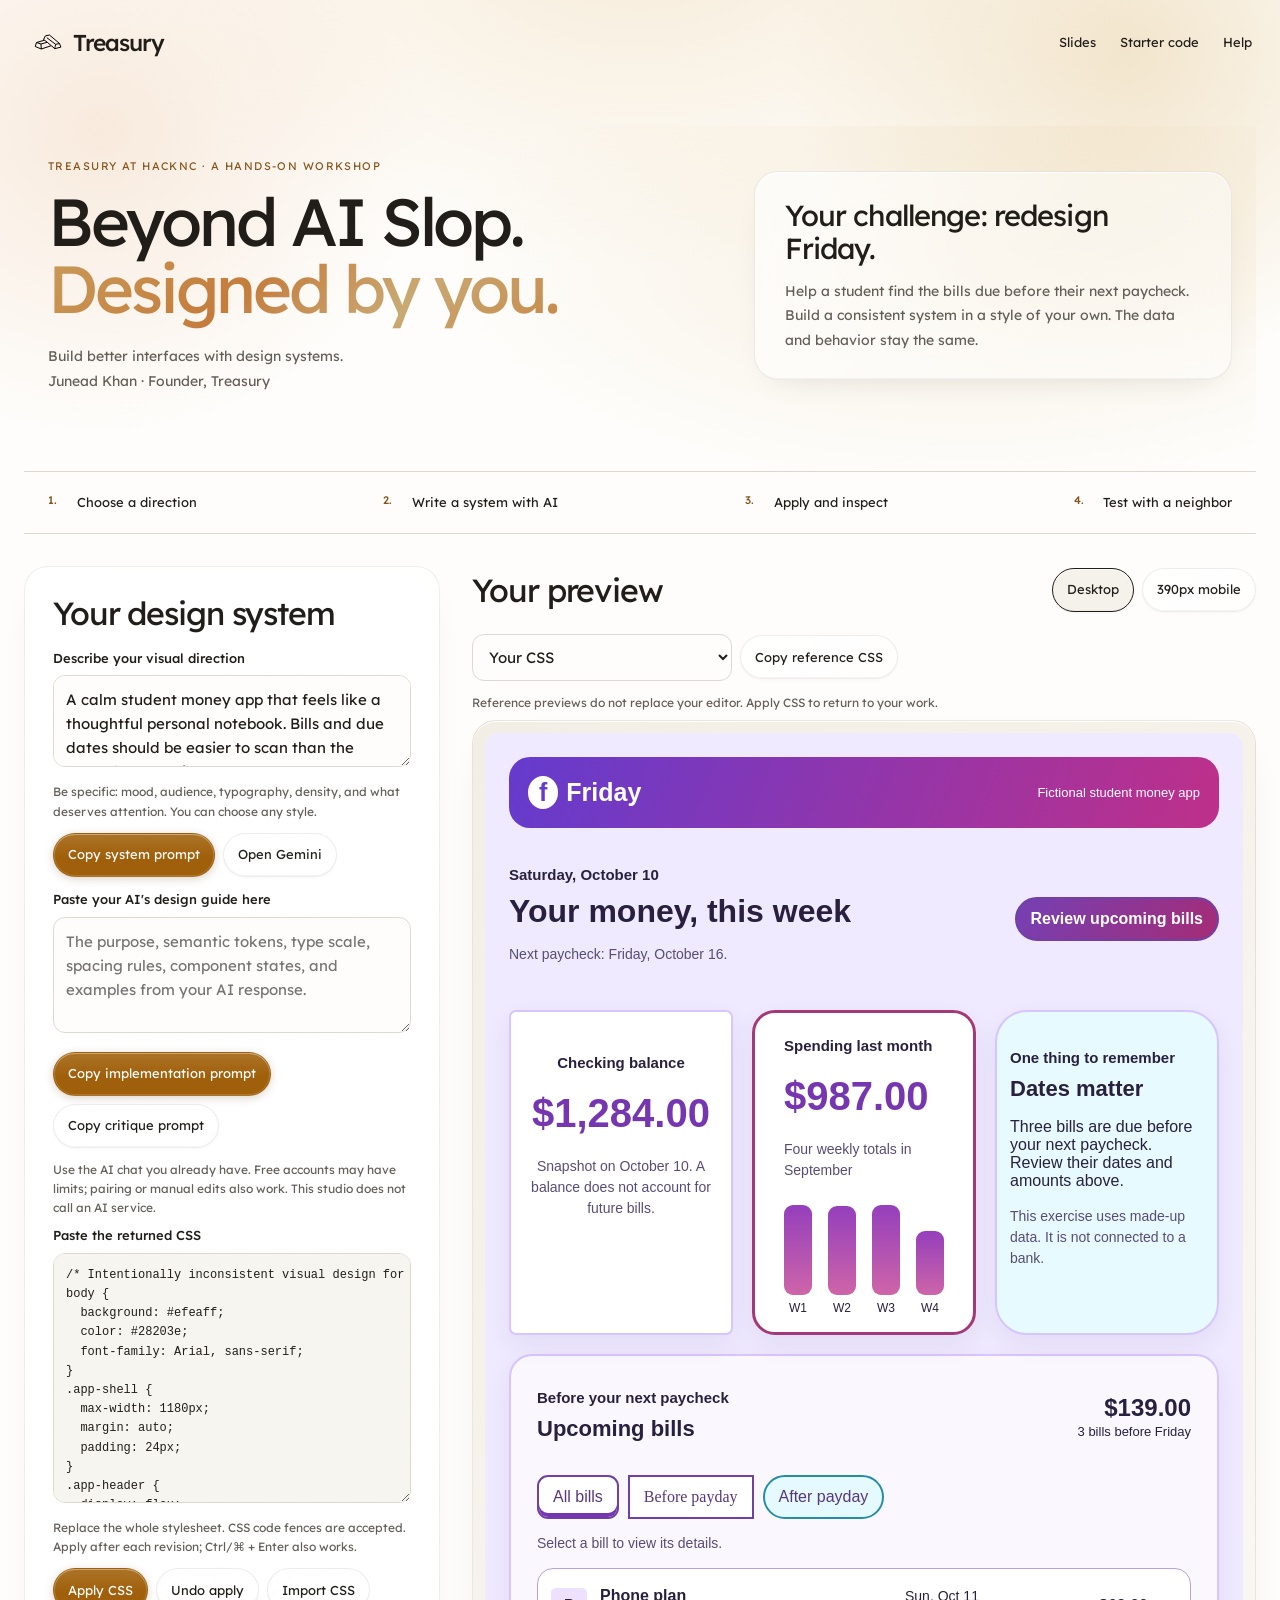
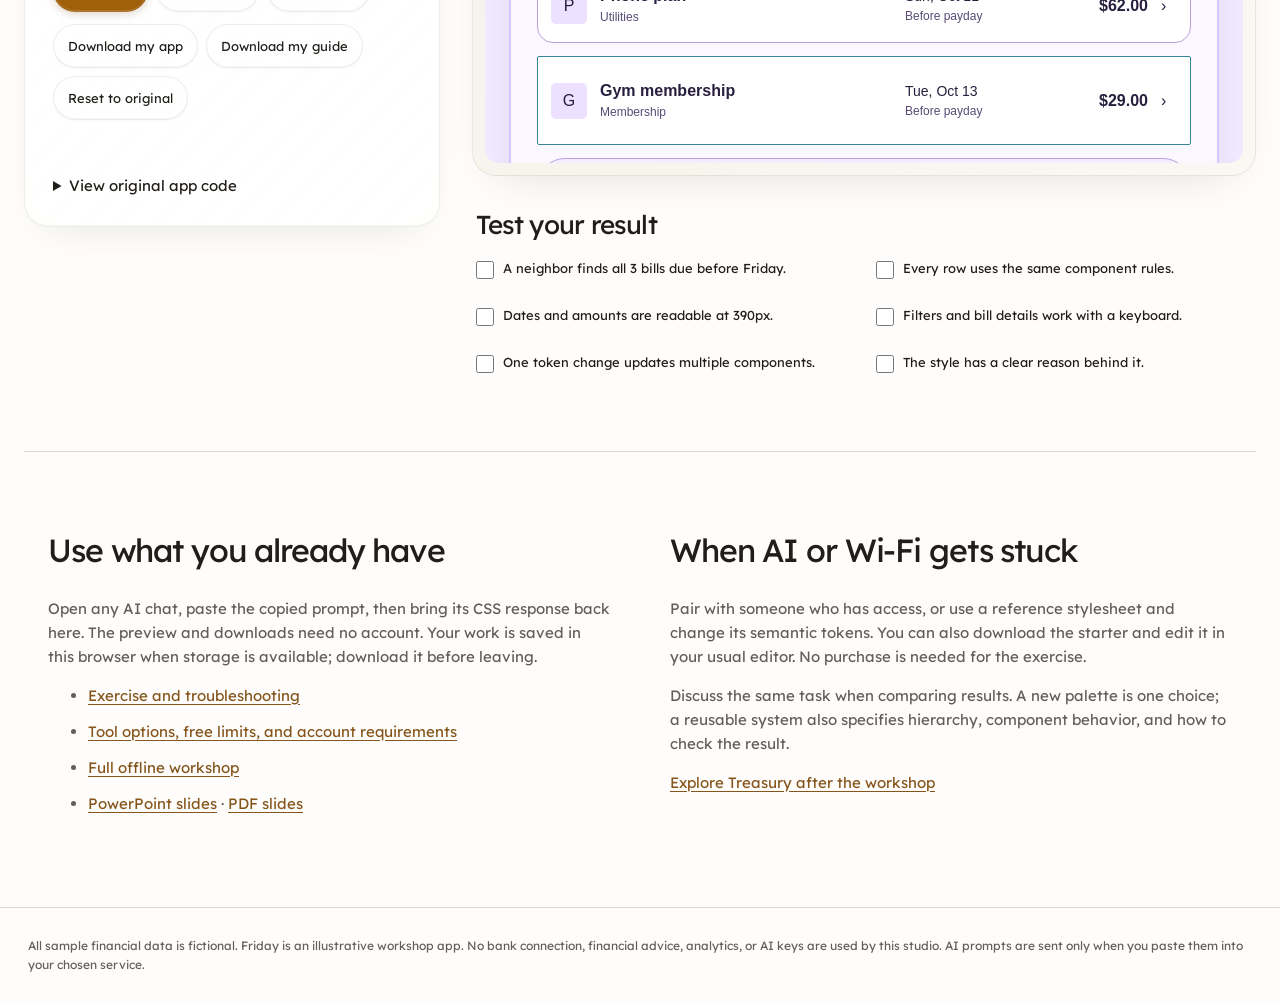
==== commit 71d83060: "Match workshop materials to Treasury Lexend gold and glass design" ====
--- a/index.html
+++ b/index.html
@@ -5,10 +5,6 @@
     <meta name="viewport" content="width=device-width,initial-scale=1" />
     <title>Beyond AI Slop · Workshop studio</title>
     <style>
-      @font-face {
-        font-family: Fraunces;
-        src: url(fonts/Fraunces-Variable.ttf);
-      }
       @font-face {
         font-family: Lexend;
         src: url(fonts/Lexend-Variable.ttf);
@@ -69,7 +65,7 @@
         gap: 16px;
       }
       .wordmark {
-        font-family: Fraunces, Georgia, serif;
+        font-family: Lexend, system-ui, sans-serif;
         font-size: 28px;
         color: var(--text);
         text-decoration: none;
@@ -93,9 +89,9 @@
       }
       .hero h1 {
         font:
-          500 clamp(38px, 5vw, 64px)/1.04 Fraunces,
-          Georgia,
-          serif;
+          500 clamp(38px, 5vw, 64px)/1.04 Lexend,
+          system-ui,
+          sans-serif;
         letter-spacing: -0.035em;
         margin: 0 0 20px;
       }
@@ -145,9 +141,9 @@
       }
       .controls h2 {
         font:
-          500 28px/1.15 Fraunces,
-          Georgia,
-          serif;
+          500 28px/1.15 Lexend,
+          system-ui,
+          sans-serif;
         margin: 0 0 16px;
       }
       .controls h3 {
@@ -234,9 +230,9 @@
       }
       .preview-tools h2 {
         font:
-          500 27px Fraunces,
-          Georgia,
-          serif;
+          500 27px Lexend,
+          system-ui,
+          sans-serif;
         margin: 0;
       }
       .view-actions {
@@ -314,9 +310,9 @@
       }
       .resources h2 {
         font:
-          500 28px Fraunces,
-          Georgia,
-          serif;
+          500 28px Lexend,
+          system-ui,
+          sans-serif;
       }
       .resources p,
       .resources li {
@@ -434,11 +430,279 @@
           scroll-behavior: auto !important;
         }
       }
+      /* Treasury marketing adaptation: the same typography, art and surface treatment. */
+
+      header {
+        max-width: 1440px;
+        margin: auto;
+        border: 0;
+        padding: 22px 28px;
+        background: transparent;
+      }
+      .wordmark {
+        display: inline-flex;
+        align-items: center;
+        gap: 5px;
+        font:
+          500 23px Lexend,
+          system-ui;
+        letter-spacing: -0.045em;
+      }
+      .wordmark img {
+        width: 40px;
+        height: 40px;
+      }
+      .header-links a {
+        color: var(--text);
+        text-decoration: none;
+      }
+      .header-links a:hover {
+        text-decoration: underline;
+      }
+      main {
+        padding-top: 42px;
+      }
+      .hero {
+        position: relative;
+        isolation: isolate;
+        min-height: 345px;
+        padding: 24px 24px 70px;
+        gap: 60px;
+        align-items: center;
+      }
+      .hero:before {
+        content: '';
+        position: absolute;
+        z-index: -1;
+        inset: 0;
+        pointer-events: none;
+        background: radial-gradient(
+          60% 90% at 77% 40%,
+          oklch(0.755 0.114 81 / 0.15),
+          transparent 72%
+        );
+      }
+      .hero h1 {
+        font-weight: 440;
+        font-size: clamp(46px, 5.2vw, 76px);
+        letter-spacing: -0.045em;
+        line-height: 1.01;
+        margin: 14px 0 22px;
+      }
+      .hero p {
+        font-size: 14px;
+        line-height: 1.75;
+      }
+      .hero .task {
+        border: 0;
+        border-radius: 24px;
+        padding: 27px 30px;
+        background: linear-gradient(135deg, #ffffffad, #ffffff66);
+        border: 1px solid #5c4d3c1a;
+        box-shadow:
+          inset 0 1px white,
+          inset 0 -1px #0000000a,
+          0 12px 35px -22px #211e1a35;
+        outline: 0;
+        backdrop-filter: blur(20px);
+      }
+      .task strong {
+        font-family: Lexend, system-ui, sans-serif;
+        font-size: 29px;
+        line-height: 1.15;
+        font-weight: 440;
+        letter-spacing: -0.03em;
+        margin-bottom: 13px;
+      }
+      .steps {
+        position: relative;
+        margin-bottom: 32px;
+        justify-content: space-between;
+        padding: 20px 24px;
+        border-top: 1px solid #ddd7cc;
+        border-bottom: 1px solid #ddd7cc;
+        font-size: 13px;
+      }
+      .steps span {
+        font-size: 11px;
+        font-weight: 500;
+        min-width: 21px;
+      }
+      .studio {
+        gap: 32px;
+        grid-template-columns: minmax(340px, 0.85fr) minmax(0, 1.6fr);
+      }
+      .controls {
+        padding: 28px;
+        border-radius: 24px;
+        border: 1px solid #211e1a12;
+        background: linear-gradient(135deg, #ffffffad, #ffffff80);
+        box-shadow:
+          inset 0 1px white,
+          inset 0 -1px #0000000a,
+          0 16px 40px -26px #211e1a2e;
+        backdrop-filter: blur(24px) saturate(1.7) brightness(1.08);
+      }
+      .controls h2,
+      .preview-tools h2,
+      .resources h2 {
+        font-weight: 440;
+        letter-spacing: -0.035em;
+        font-size: 32px;
+      }
+      .controls h3 {
+        font-size: 15px;
+        font-weight: 500;
+        margin-top: 28px;
+      }
+      textarea,
+      input,
+      select {
+        border-radius: 12px;
+        background: #fefdfb;
+        border-color: #ded9d0;
+      }
+      textarea:focus,
+      input:focus,
+      select:focus {
+        border-color: #a87930;
+      }
+      button,
+      .link-button {
+        border-radius: 999px;
+        border-color: #5c4d3c1a;
+        background: linear-gradient(135deg, #ffffffc7, #ffffff80);
+        box-shadow:
+          inset 0 1px white,
+          inset 0 -1px #0000000a,
+          0 1px 3px #211e1a08;
+      }
+      button:hover,
+      .link-button:hover {
+        background: #f7f4ef;
+      }
+      .primary {
+        background: linear-gradient(#ffffff1f, transparent 55%), oklch(0.55 0.12 65);
+        border-color: transparent;
+        color: white;
+        box-shadow:
+          inset 0 0 0 1px #ffffff24,
+          inset 0 1px #ffffff42,
+          0 2px 8px oklch(0.4 0.08 65 / 0.22);
+      }
+      .primary:hover {
+        background: linear-gradient(180deg, #996622, #754716);
+      }
+      #css,
+      .code-disclosure {
+        font-family: ui-monospace, monospace;
+        background: #f7f5f0;
+      }
+      .preview-tools {
+        padding: 2px 0 10px;
+      }
+      .preview-stage {
+        padding: 12px;
+        background: linear-gradient(140deg, #f3eee5, #faf8f3);
+        border-color: #211e1a12;
+        border-radius: 24px;
+        box-shadow:
+          inset 0 1px white,
+          0 18px 46px -28px #211e1a30;
+      }
+      iframe {
+        border-radius: 14px;
+      }
+      .review {
+        padding: 28px 4px;
+      }
+      .review h3 {
+        font-family: Lexend, system-ui, sans-serif;
+        font-size: 26px;
+        font-weight: 440;
+        letter-spacing: -0.03em;
+      }
+      .checks {
+        font-size: 13px;
+        gap: 16px 24px;
+      }
+      .resources {
+        gap: 60px;
+        padding: 52px 24px;
+      }
+      footer {
+        border-color: #ded9d0;
+        padding: 28px;
+      }
+      @media (max-width: 980px) {
+        .studio {
+          grid-template-columns: 1fr;
+        }
+        .hero {
+          gap: 30px;
+        }
+        .hero h1 {
+          font-size: 60px;
+        }
+        .hero .task {
+          padding: 24px;
+        }
+      }
+      @media (max-width: 600px) {
+        header {
+          padding: 18px 16px;
+          align-items: flex-start;
+        }
+        .wordmark {
+          font-size: 20px;
+        }
+        .wordmark img {
+          width: 32px;
+          height: 32px;
+        }
+        .header-links {
+          gap: 10px;
+          font-size: 11px;
+        }
+        .hero {
+          padding: 14px 0 36px;
+          gap: 24px;
+          min-height: 0;
+        }
+        .hero h1 {
+          font-size: 52px;
+        }
+        .hero .task {
+          padding: 22px;
+          border-radius: 20px;
+        }
+        .steps {
+          padding: 18px 0;
+          justify-content: flex-start;
+          gap: 12px 24px;
+        }
+        .controls {
+          padding: 22px;
+        }
+        .resources {
+          padding: 36px 0;
+          gap: 24px;
+        }
+        .preview-stage {
+          padding: 6px;
+        }
+        .brand-kicker {
+          font-size: 10px;
+        }
+      }
     </style>
+    <link rel="stylesheet" href="brand.css" />
   </head>
   <body>
     <header>
-      <a class="wordmark" href="https://treasury.sh" target="_blank" rel="noopener">Treasury</a>
+      <a class="wordmark" href="https://treasury.sh" target="_blank" rel="noopener"
+        ><img src="assets/treasury-logo.svg" alt="" />Treasury</a
+      >
       <nav class="header-links" aria-label="Workshop resources">
         <a href="slides.html">Slides</a><a href="downloads/starter.zip" download>Starter code</a
         ><a href="#resources">Help</a>
@@ -447,11 +711,9 @@
     <main>
       <section class="hero">
         <div>
-          <h1>Give AI a<br />point of view.</h1>
-          <p>
-            Beyond AI Slop: Building Better Interfaces With Design Systems<br />HackNC 2026 · Junead
-            Khan
-          </p>
+          <div class="brand-kicker">Treasury at HackNC · A hands-on workshop</div>
+          <h1>Beyond AI Slop.<br /><span class="brand-gold">Designed by you.</span></h1>
+          <p>Build better interfaces with design systems.<br />Junead Khan · Founder, Treasury</p>
         </div>
         <div class="task">
           <strong>Your challenge: redesign Friday.</strong>
--- a/brand.css
+++ b/brand.css
@@ -0,0 +1,95 @@
+@font-face {
+  font-family: Lexend;
+  src: url(fonts/Lexend-Variable.ttf);
+  font-weight: 100 900;
+  font-display: swap;
+}
+:root {
+  --page: #fefdfb;
+  --surface: #fff;
+  --text: #211e1a;
+  --muted: #635e58;
+  --border: #ded9d0;
+  --accent: #85551c;
+  --focus: #176fb3;
+  --soft: #f5f2ec;
+}
+body {
+  background:
+    radial-gradient(66% 560px at 50% -3%, oklch(0.91 0.045 81 / 0.6), transparent 62%),
+    radial-gradient(42% 500px at 88% 2%, oklch(0.755 0.114 81 / 0.28), transparent 64%),
+    radial-gradient(40% 480px at 8% 5%, oklch(0.82 0.079 63 / 0.28), transparent 64%), var(--page);
+  color: var(--text);
+  font-family: Lexend, system-ui, sans-serif;
+}
+.brand-logo {
+  display: inline-flex;
+  align-items: center;
+  gap: 5px;
+  font:
+    500 23px Lexend,
+    system-ui;
+  text-decoration: none;
+  color: var(--text);
+  letter-spacing: -0.045em;
+}
+.brand-logo img {
+  width: 39px;
+  height: 39px;
+  object-fit: contain;
+}
+.brand-gold {
+  color: #aa7b39;
+  font-style: normal;
+  font-weight: 440;
+  background: linear-gradient(
+    135deg,
+    oklch(0.72 0.1 75) 0%,
+    oklch(0.65 0.12 60) 40%,
+    oklch(0.75 0.08 80) 70%,
+    oklch(0.68 0.11 65) 100%
+  );
+  background-clip: text;
+  -webkit-background-clip: text;
+  -webkit-text-fill-color: transparent;
+}
+.brand-kicker {
+  font:
+    400 11px/1.5 Lexend,
+    system-ui;
+  letter-spacing: 0.13em;
+  text-transform: uppercase;
+  color: var(--accent);
+}
+.brand-header {
+  max-width: 1200px;
+  margin: auto;
+  padding: 22px 24px;
+  display: flex;
+  align-items: center;
+  justify-content: space-between;
+  gap: 20px;
+}
+.brand-header nav {
+  display: flex;
+  flex-wrap: wrap;
+  gap: 24px;
+  font-size: 13px;
+}
+.brand-header nav a {
+  color: var(--text);
+  text-decoration: none;
+}
+.brand-header nav a:hover {
+  text-decoration: underline;
+}
+
+.brand-glass {
+  background: linear-gradient(135deg, rgb(255 255 255 / 0.68), rgb(255 255 255 / 0.4));
+  border: 1px solid rgb(92 77 60 / 0.1);
+  box-shadow:
+    inset 0 1px white,
+    inset 0 -1px rgb(0 0 0 / 0.04),
+    0 1px 2px rgb(0 0 0 / 0.02);
+  backdrop-filter: blur(24px) saturate(1.7) brightness(1.08);
+}
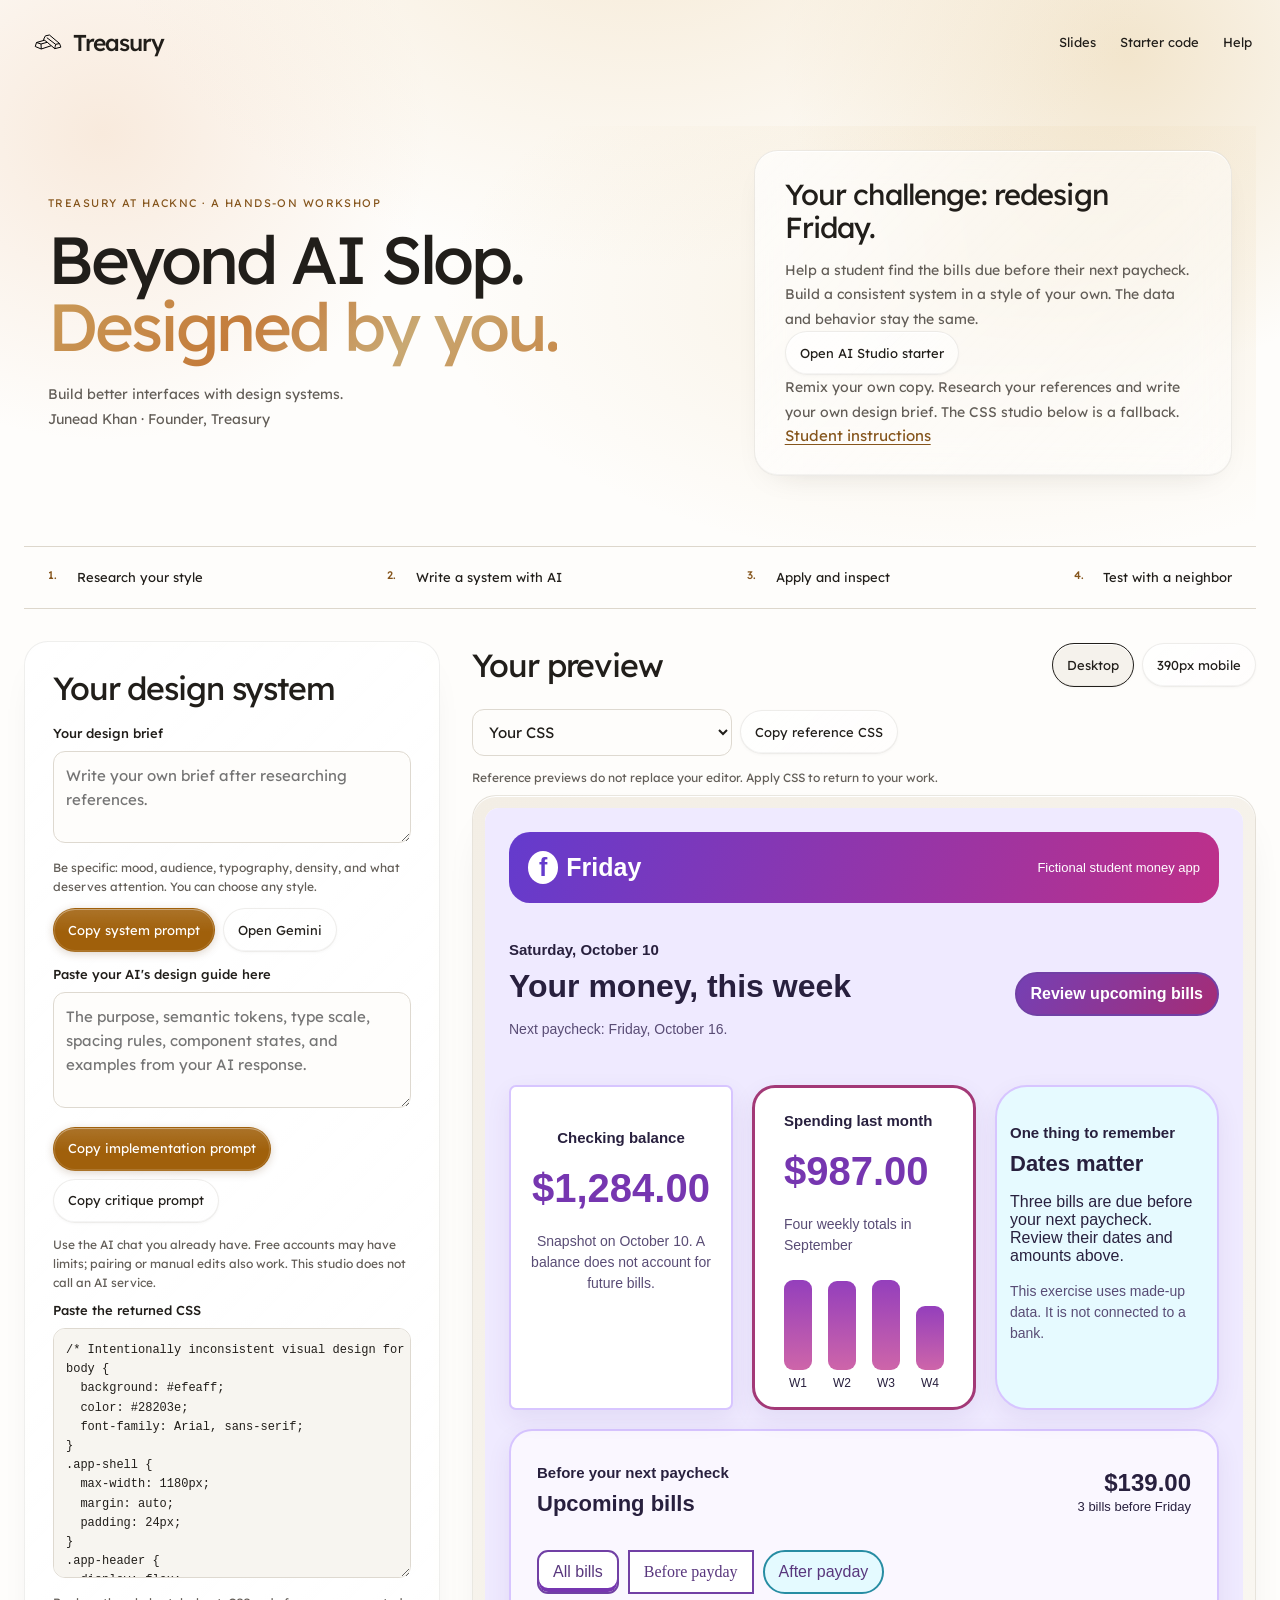
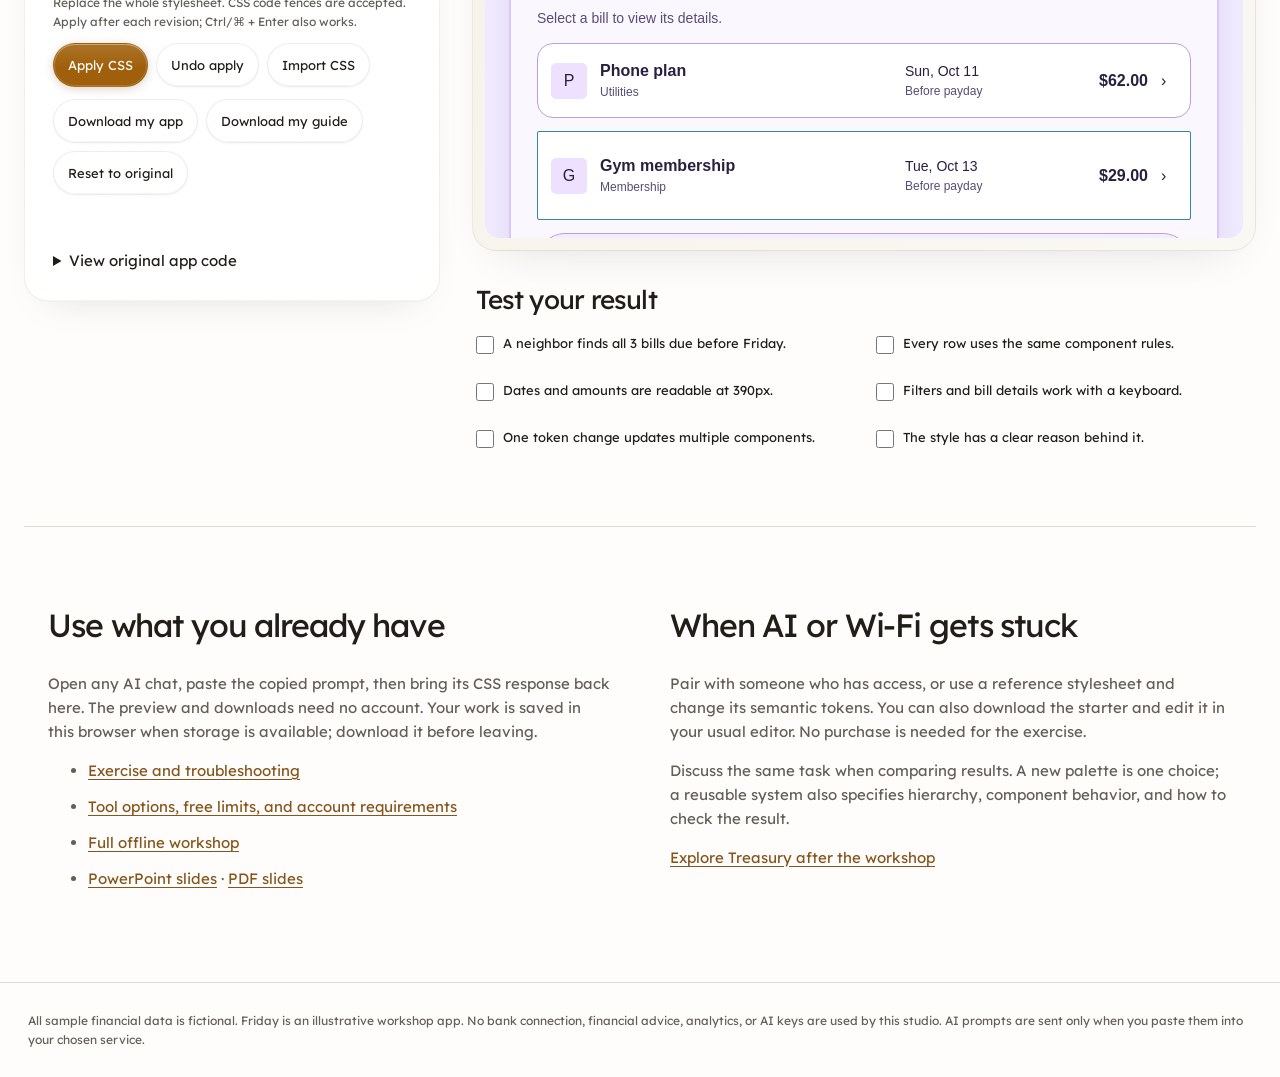
==== commit ea6092e1: "Focus workshop on independent design research and shared AI Studio components" ====
--- a/index.html
+++ b/index.html
@@ -721,10 +721,13 @@
             Help a student find the bills due before their next paycheck. Build a consistent system
             in a style of your own. The data and behavior stay the same.
           </p>
+          <a class="link-button" href="https://ai.studio/apps/41a59999-3017-4ceb-9f7c-3ce7e1dbbf35" target="_blank" rel="noopener">Open AI Studio starter</a>
+          <p>Remix your own copy. Research your references and write your own design brief. The CSS studio below is a fallback.</p>
+          <a href="ai-studio-student-guide.html">Student instructions</a>
         </div>
       </section>
       <ol class="steps">
-        <li><span>1.</span>Choose a direction</li>
+        <li><span>1.</span>Research your style</li>
         <li><span>2.</span>Write a system with AI</li>
         <li><span>3.</span>Apply and inspect</li>
         <li><span>4.</span>Test with a neighbor</li>
@@ -732,9 +735,8 @@
       <section class="studio" aria-label="Design workshop">
         <div class="controls">
           <h2>Your design system</h2>
-          <label for="direction">Describe your visual direction</label
-          ><textarea id="direction">
-A calm student money app that feels like a thoughtful personal notebook. Bills and due dates should be easier to scan than the secondary metrics.</textarea>
+          <label for="direction">Your design brief</label
+          ><textarea id="direction" placeholder="Write your own brief after researching references."></textarea>
           <p class="help">
             Be specific: mood, audience, typography, density, and what deserves attention. You can
             choose any style.
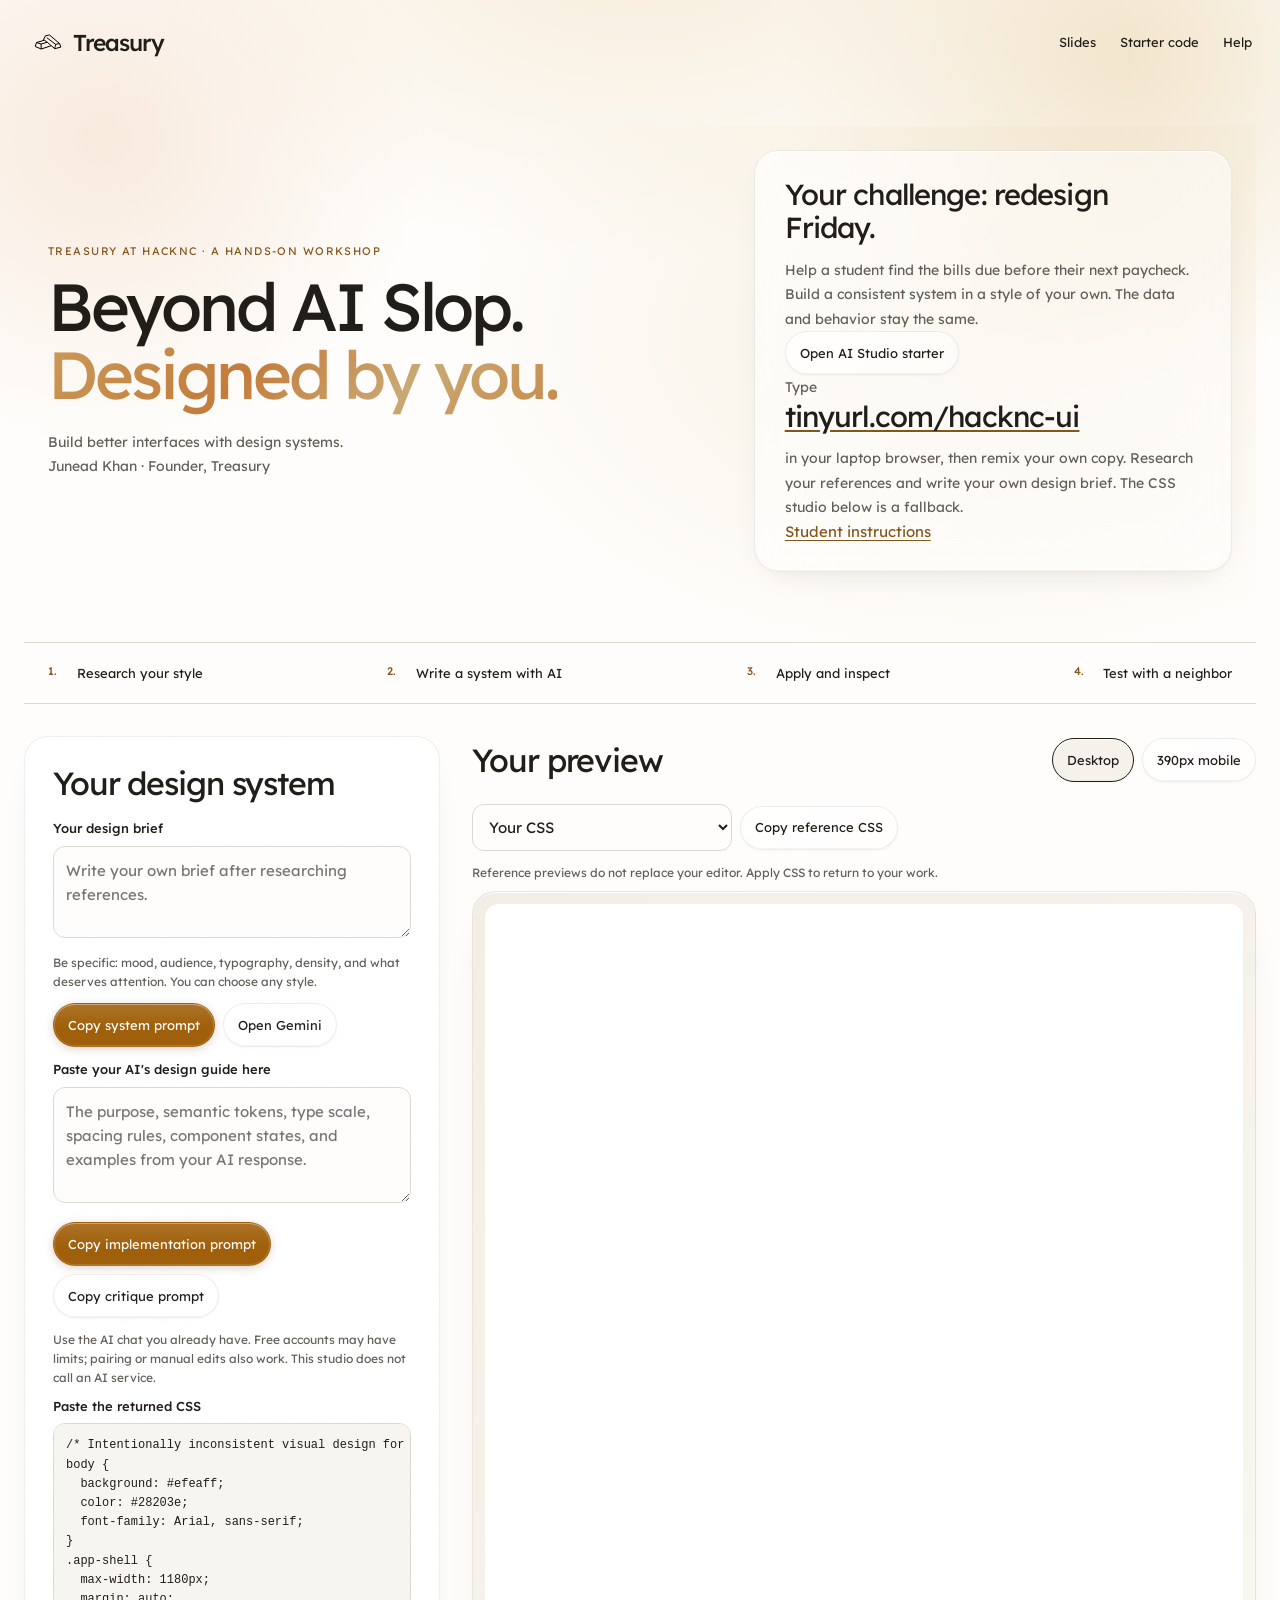
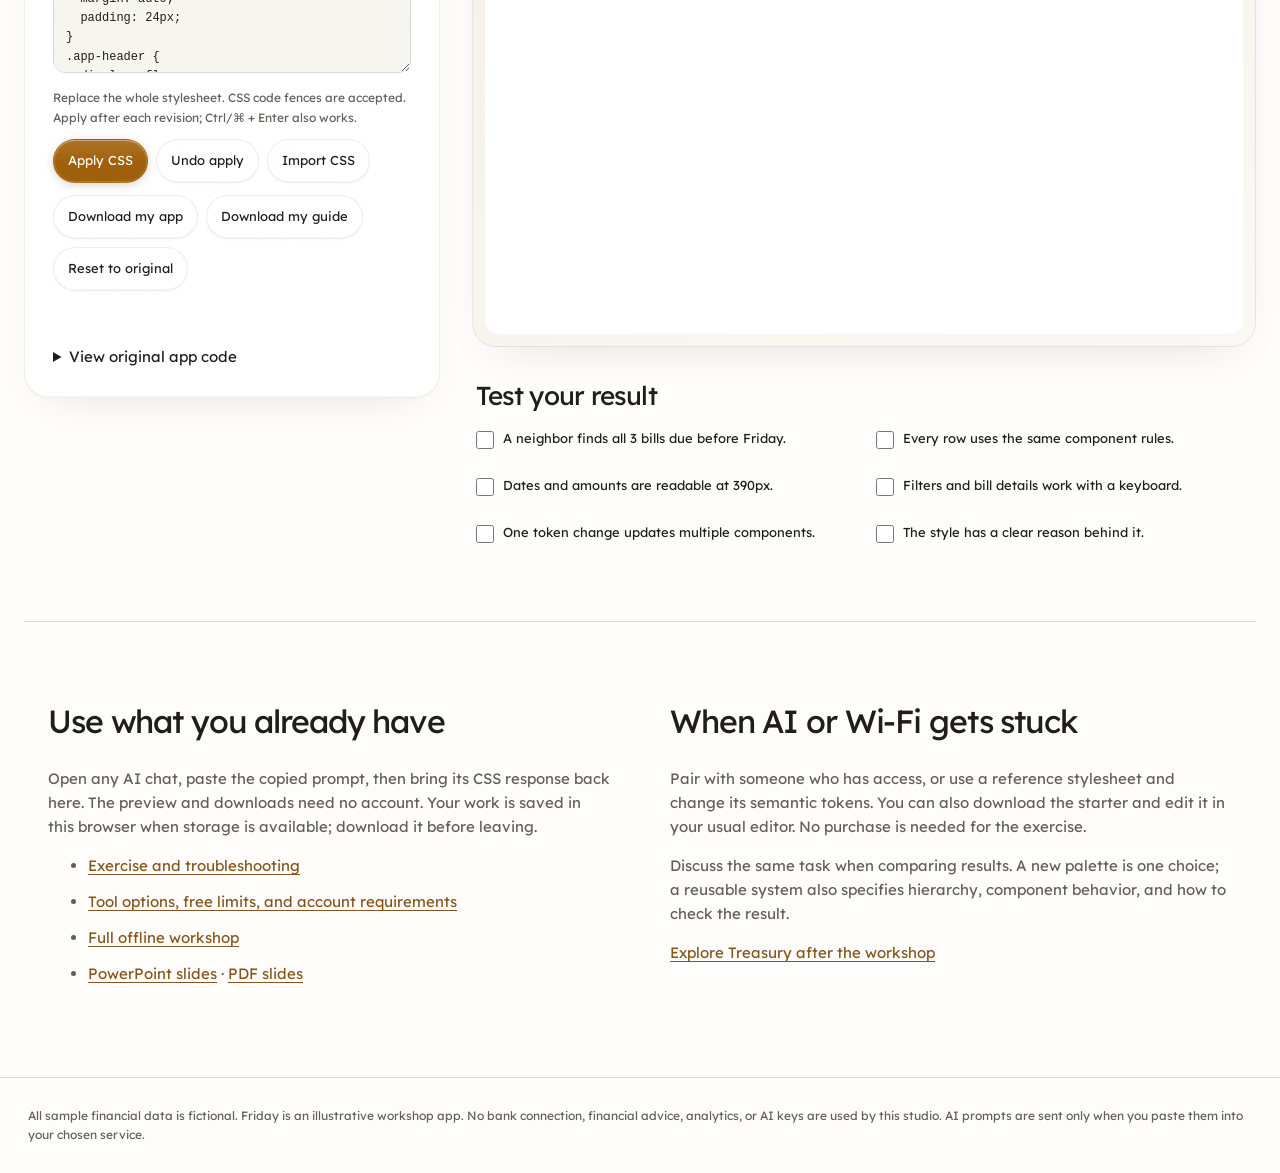
==== commit b65f9e62: "Add a short typed link for the workshop starter" ====
--- a/index.html
+++ b/index.html
@@ -721,8 +721,8 @@
             Help a student find the bills due before their next paycheck. Build a consistent system
             in a style of your own. The data and behavior stay the same.
           </p>
-          <a class="link-button" href="https://ai.studio/apps/41a59999-3017-4ceb-9f7c-3ce7e1dbbf35" target="_blank" rel="noopener">Open AI Studio starter</a>
-          <p>Remix your own copy. Research your references and write your own design brief. The CSS studio below is a fallback.</p>
+          <a class="link-button" href="https://tinyurl.com/hacknc-ui" target="_blank" rel="noopener">Open AI Studio starter</a>
+          <p>Type <a href="https://tinyurl.com/hacknc-ui" target="_blank" rel="noopener"><strong>tinyurl.com/hacknc-ui</strong></a> in your laptop browser, then remix your own copy. Research your references and write your own design brief. The CSS studio below is a fallback.</p>
           <a href="ai-studio-student-guide.html">Student instructions</a>
         </div>
       </section>
